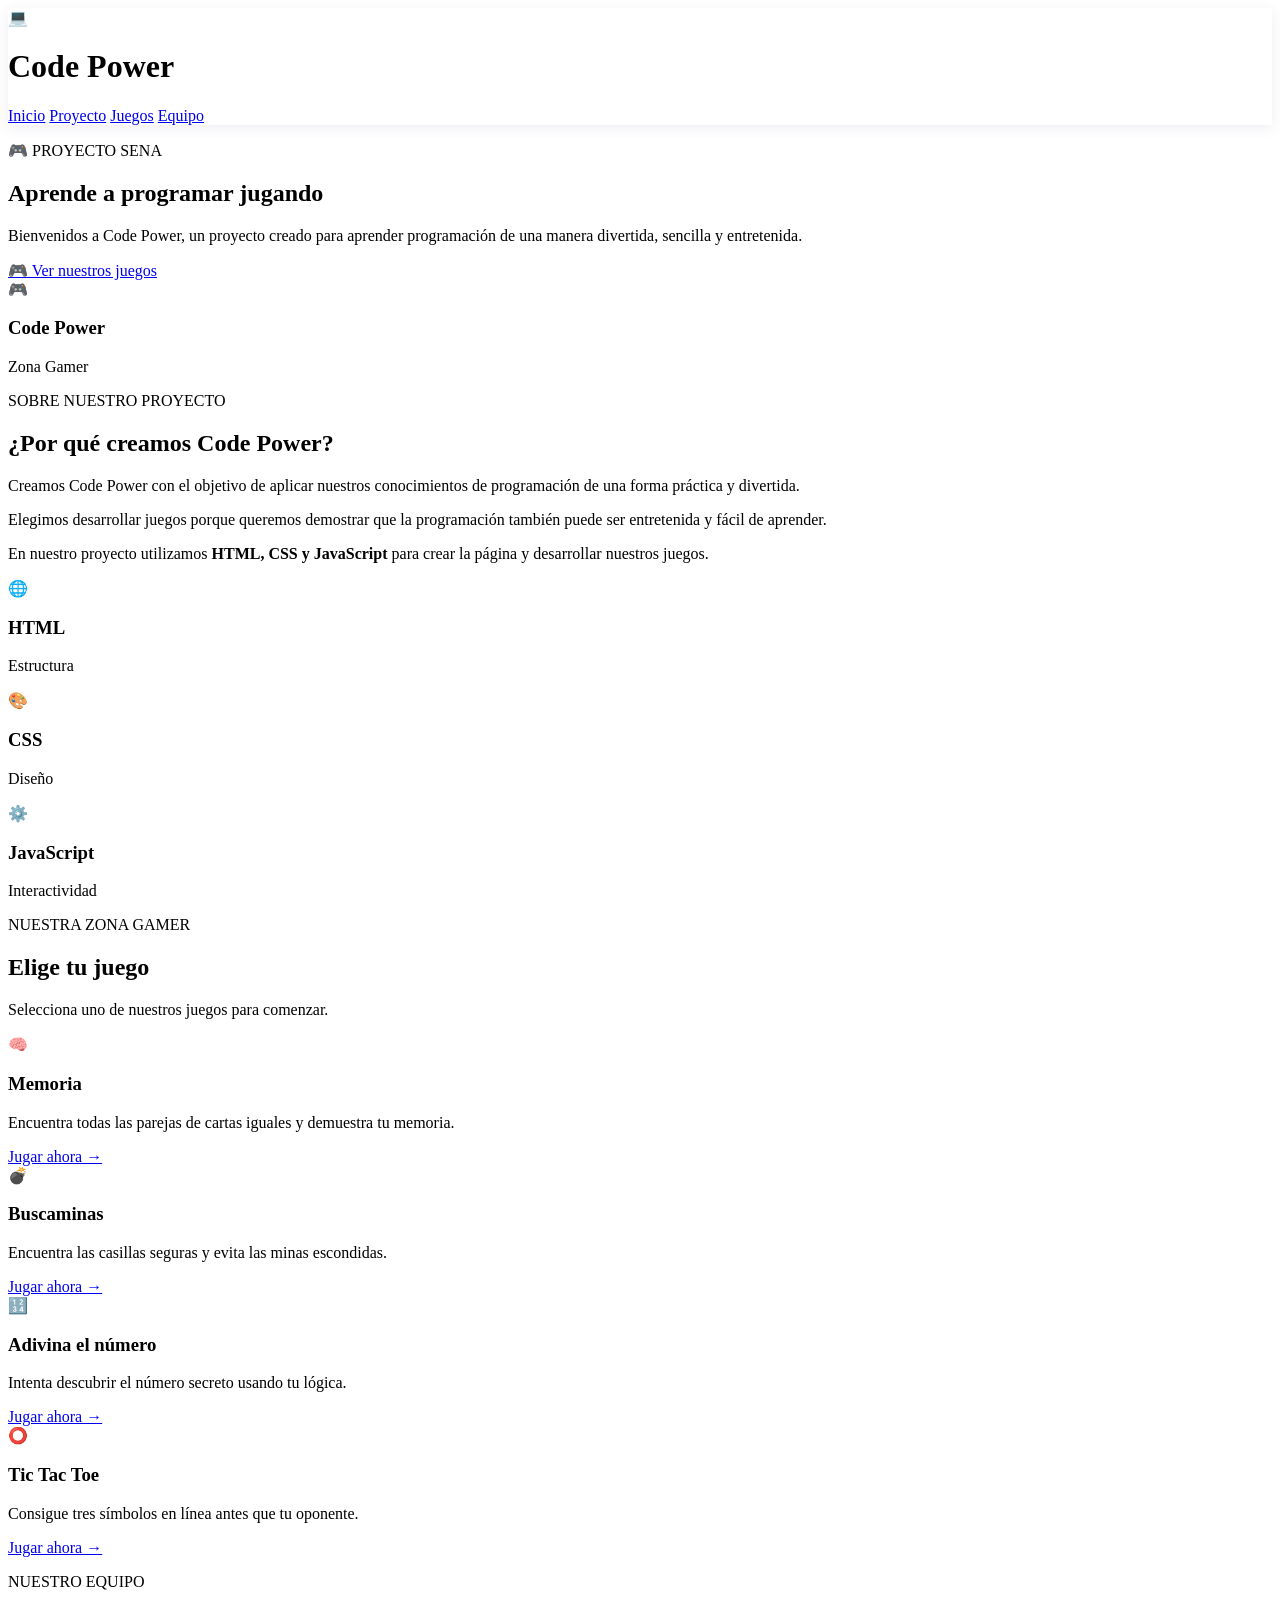
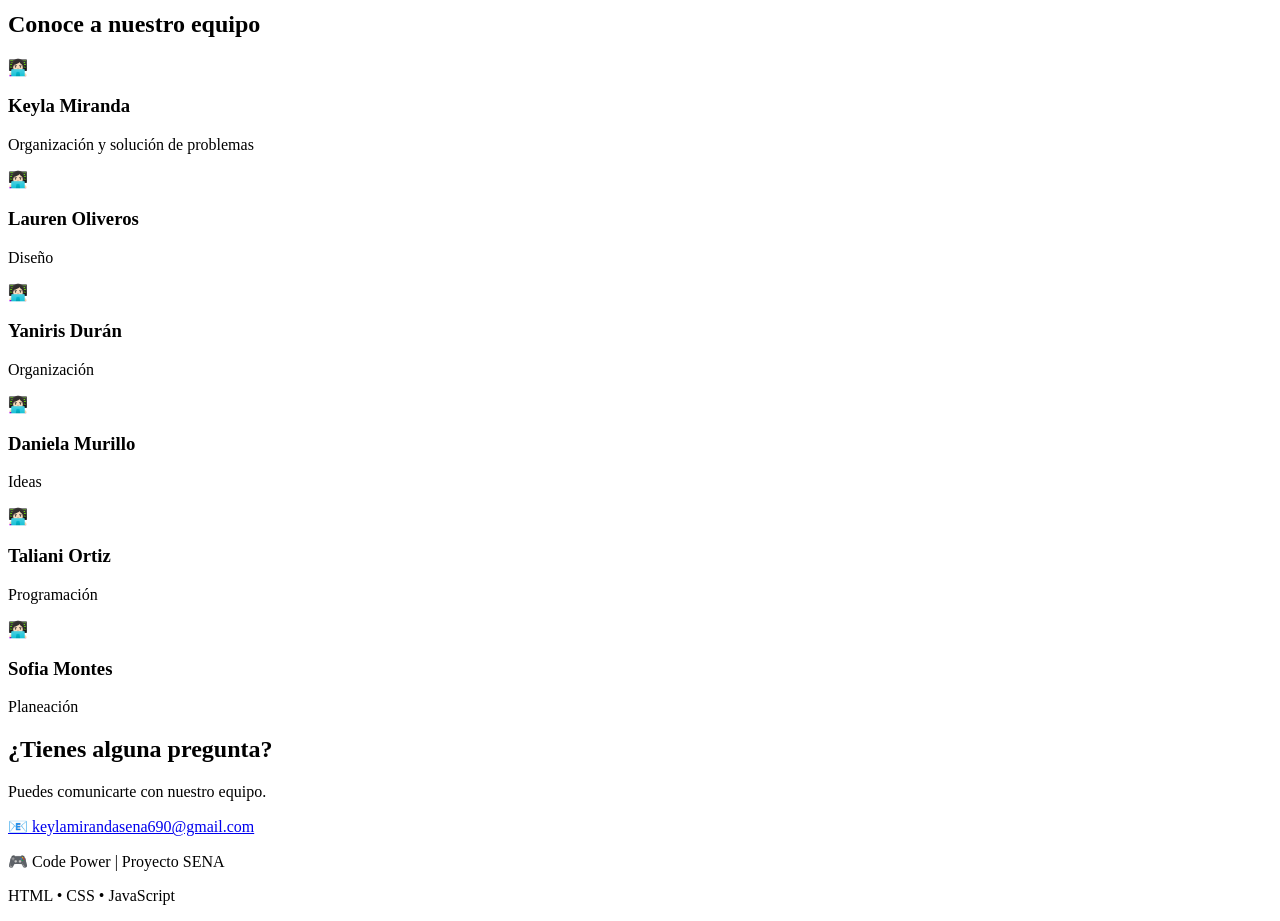
==== index.html @ 807a5985 "Fix HTML structure and update game links" ====
<!DOCTYPE html>
<html lang="es">

<head>
    <meta charset="UTF-8">
    <meta name="viewport" content="width=device-width, initial-scale=1.0">

    <title>Code Power | Zona Gamer</title>

    <link rel="stylesheet" href="estilo.css">
</head>

<body>

    <header class="encabezado">

        <div class="logo">
            <span>💻</span>
            <h1>Code Power</h1>
        </div>

        <nav>
            <a href="#inicio">Inicio</a>
            <a href="#proyecto">Proyecto</a>
            <a href="#juegos">Juegos</a>
            <a href="#equipo">Equipo</a>
        </nav>

    </header>


    <main>

        <!-- INICIO -->

        <section id="inicio" class="inicio">

            <div class="inicio-texto">

                <p class="etiqueta">
                    🎮 PROYECTO SENA
                </p>

                <h2>
                    Aprende a programar
                    <span>jugando</span>
                </h2>

                <p class="descripcion-inicio">
                    Bienvenidos a Code Power, un proyecto creado
                    para aprender programación de una manera
                    divertida, sencilla y entretenida.
                </p>

                <a href="#juegos" class="boton-principal">
                    🎮 Ver nuestros juegos
                </a>

            </div>


            <div class="inicio-imagen">

                <div class="tarjeta-principal">

                    <div class="icono-principal">
                        🎮
                    </div>

                    <h3>
                        Code Power
                    </h3>

                    <p>
                        Zona Gamer
                    </p>

                </div>

            </div>

        </section>


        <!-- PROYECTO -->

        <section id="proyecto" class="proyecto">

            <p class="subtitulo">
                SOBRE NUESTRO PROYECTO
            </p>

            <h2>
                ¿Por qué creamos Code Power?
            </h2>

            <div class="proyecto-contenido">

                <div class="texto-proyecto">

                    <p>
                        Creamos Code Power con el objetivo de
                        aplicar nuestros conocimientos de
                        programación de una forma práctica
                        y divertida.
                    </p>

                    <p>
                        Elegimos desarrollar juegos porque
                        queremos demostrar que la programación
                        también puede ser entretenida y fácil
                        de aprender.
                    </p>

                    <p>
                        En nuestro proyecto utilizamos
                        <strong>HTML, CSS y JavaScript</strong>
                        para crear la página y desarrollar
                        nuestros juegos.
                    </p>

                </div>


                <div class="tecnologias">

                    <div class="tecnologia">
                        <span>🌐</span>
                        <h3>HTML</h3>
                        <p>Estructura</p>
                    </div>

                    <div class="tecnologia">
                        <span>🎨</span>
                        <h3>CSS</h3>
                        <p>Diseño</p>
                    </div>

                    <div class="tecnologia">
                        <span>⚙️</span>
                        <h3>JavaScript</h3>
                        <p>Interactividad</p>
                    </div>

                </div>

            </div>

        </section>


        <!-- JUEGOS -->

        <section id="juegos" class="juegos">

            <p class="subtitulo">
                NUESTRA ZONA GAMER
            </p>

            <h2>
                Elige tu juego
            </h2>

            <p class="texto-centro">
                Selecciona uno de nuestros juegos para comenzar.
            </p>


            <div class="juegos-contenedor">

                <!-- MEMORIA -->

                <article class="juego-card">

                    <div class="juego-icono">
                        🧠
                    </div>

                    <h3>
                        Memoria
                    </h3>

                    <p>
                        Encuentra todas las parejas de cartas
                        iguales y demuestra tu memoria.
                    </p>

                    <a href="juegos/memoria/index.html" class="boton-juego">
                        Jugar ahora →
                    </a>

                </article>


                <!-- BUSCAMINAS -->

                <article class="juego-card">

                    <div class="juego-icono">
                        💣
                    </div>

                    <h3>
                        Buscaminas
                    </h3>

                    <p>
                        Encuentra las casillas seguras y evita
                        las minas escondidas.
                    </p>

                    <a href="juegos/buscaminas/index.html" class="boton-juego">
                        Jugar ahora →
                    </a>

                </article>


                <!-- ADIVINA EL NÚMERO -->

                <article class="juego-card">

                    <div class="juego-icono">
                        🔢
                    </div>

                    <h3>
                        Adivina el número
                    </h3>

                    <p>
                        Intenta descubrir el número secreto
                        usando tu lógica.
                    </p>

                    <a href="juegos/adivina/index.html" class="boton-juego">
                        Jugar ahora →
                    </a>

                </article>


                <!-- TIC TAC TOE -->

                <article class="juego-card">

                    <div class="juego-icono">
                        ⭕
                    </div>

                    <h3>
                        Tic Tac Toe
                    </h3>

                    <p>
                        Consigue tres símbolos en línea
                        antes que tu oponente.
                    </p>

                    <a href="juegos/tic-tac-toe/index.html" class="boton-juego">
                        Jugar ahora →
                    </a>

                </article>

            </div>

        </section>


        <!-- EQUIPO -->

        <section id="equipo" class="equipo">

            <p class="subtitulo">
                NUESTRO EQUIPO
            </p>

            <h2>
                Conoce a nuestro equipo
            </h2>

            <div class="equipo-contenedor">

                <div class="integrante">
                    <div class="persona">👩🏻‍💻</div>
                    <h3>Keyla Miranda</h3>
                    <p>Organización y solución de problemas</p>
                </div>

                <div class="integrante">
                    <div class="persona">👩🏻‍💻</div>
                    <h3>Lauren Oliveros</h3>
                    <p>Diseño</p>
                </div>

                <div class="integrante">
                    <div class="persona">👩🏻‍💻</div>
                    <h3>Yaniris Durán</h3>
                    <p>Organización</p>
                </div>

                <div class="integrante">
                    <div class="persona">👩🏻‍💻</div>
                    <h3>Daniela Murillo</h3>
                    <p>Ideas</p>
                </div>

                <div class="integrante">
                    <div class="persona">👩🏻‍💻</div>
                    <h3>Taliani Ortiz</h3>
                    <p>Programación</p>
                </div>

                <div class="integrante">
                    <div class="persona">👩🏻‍💻</div>
                    <h3>Sofia Montes</h3>
                    <p>Planeación</p>
                </div>

            </div>

        </section>


        <!-- CONTACTO -->

        <section class="contacto">

            <h2>
                ¿Tienes alguna pregunta?
            </h2>

            <p>
                Puedes comunicarte con nuestro equipo.
            </p>

            <a href="mailto:keylamirandasena690@gmail.com" class="correo">
                📧 keylamirandasena690@gmail.com
            </a>

        </section>

    </main>


    <footer>

        <p>
            🎮 Code Power | Proyecto SENA
        </p>

        <p>
            HTML • CSS • JavaScript
        </p>

    </footer>


    <script src="script.js"></script>

</body>

</html>
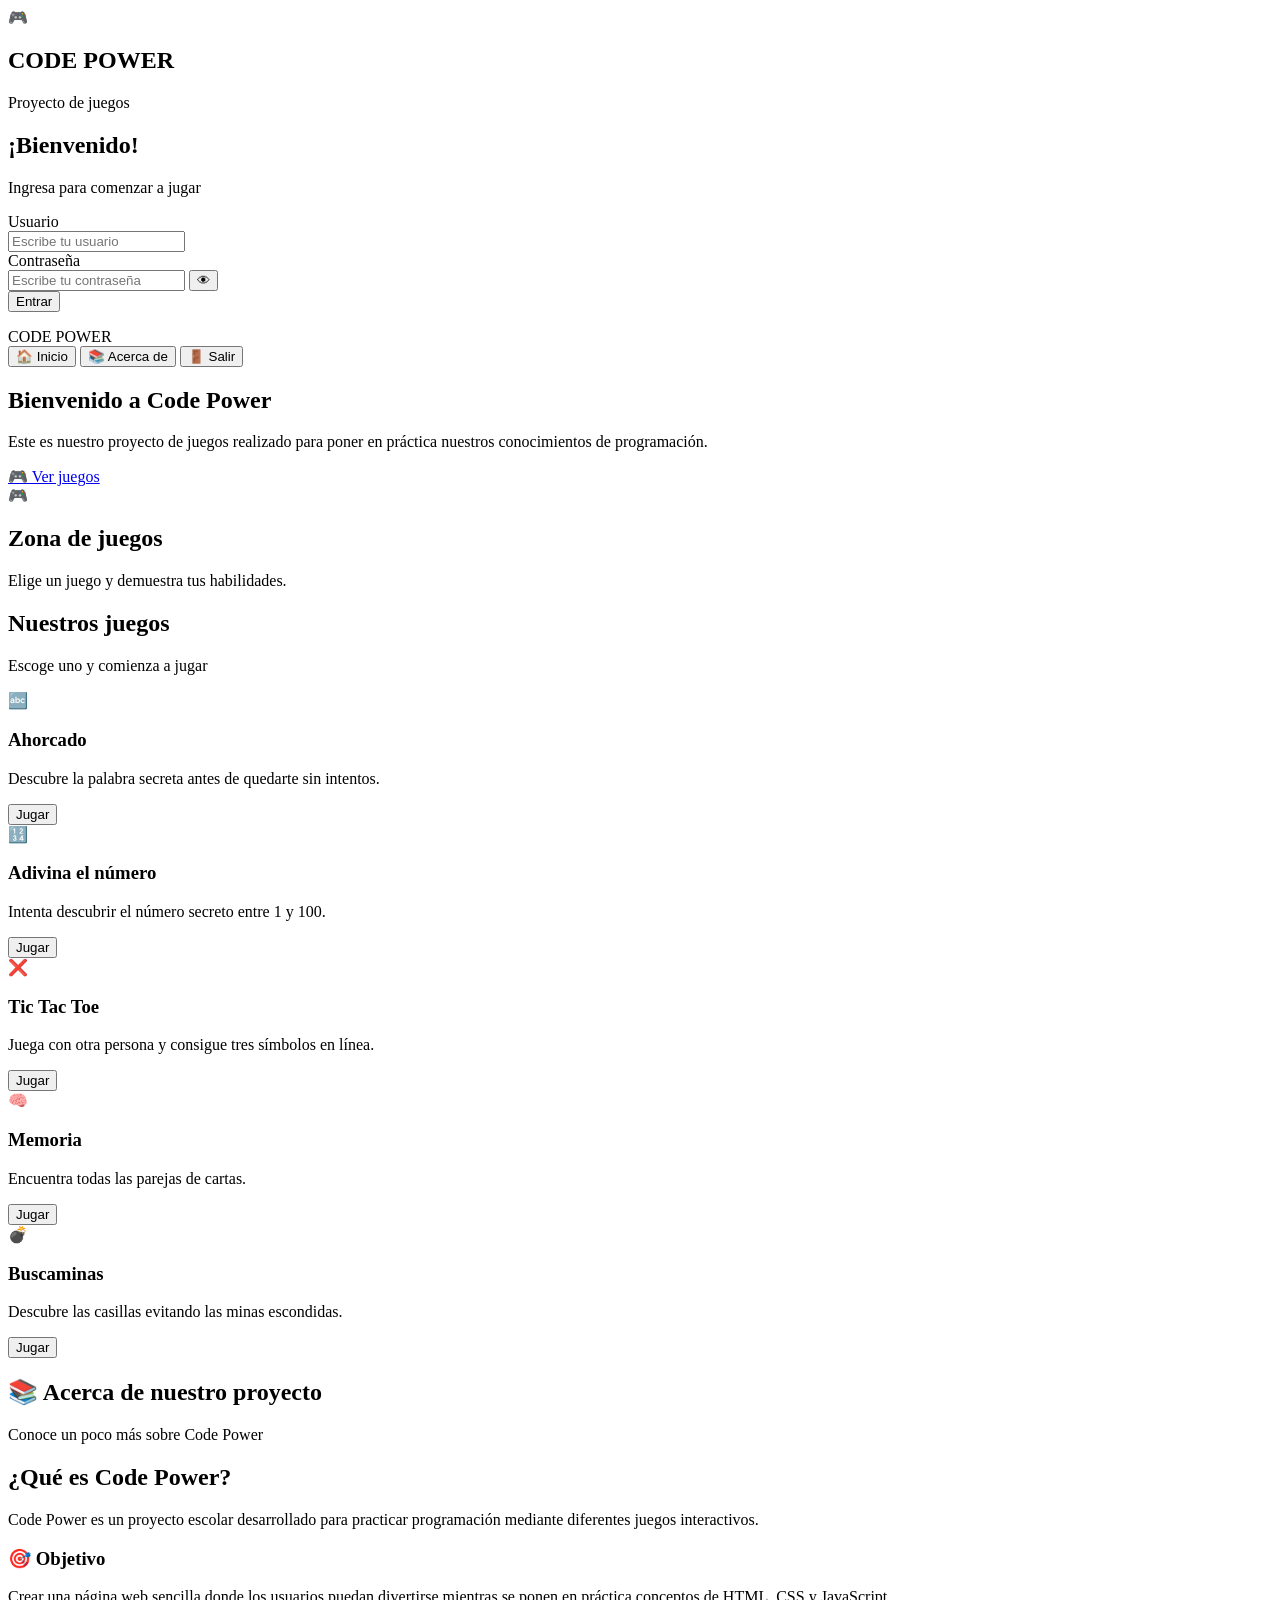
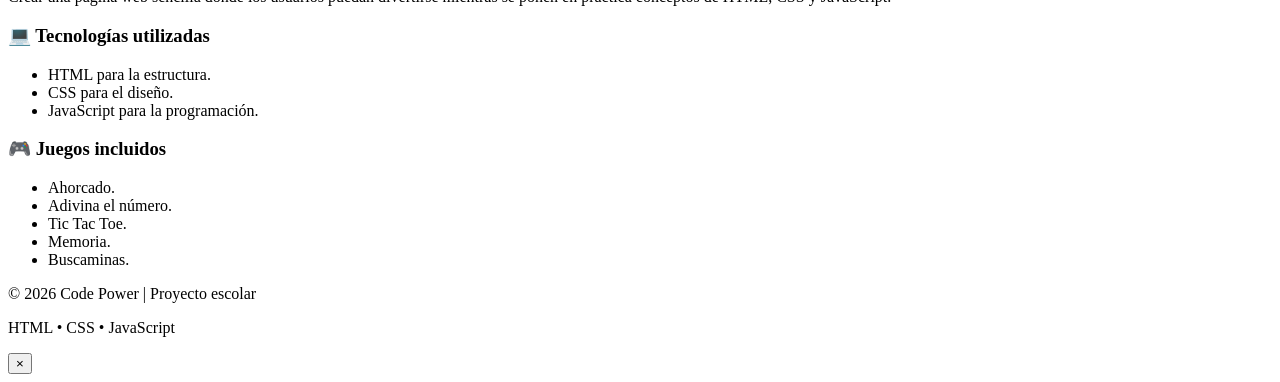
==== commit 621cd5ff: "Rename index.html| to index.html" ====
--- a/index.html
+++ b/index.html
@@ -1,364 +1,522 @@
-<!DOCTYPE html>
-<html lang="es">
-
-<head>
-    <meta charset="UTF-8">
-    <meta name="viewport" content="width=device-width, initial-scale=1.0">
-
-    <title>Code Power | Zona Gamer</title>
-
-    <link rel="stylesheet" href="estilo.css">
-</head>
-
-<body>
-
-    <header class="encabezado">
-
-        <div class="logo">
-            <span>💻</span>
-            <h1>Code Power</h1>
-        </div>
-
-        <nav>
-            <a href="#inicio">Inicio</a>
-            <a href="#proyecto">Proyecto</a>
-            <a href="#juegos">Juegos</a>
-            <a href="#equipo">Equipo</a>
-        </nav>
-
-    </header>
-
-
-    <main>
-
-        <!-- INICIO -->
-
-        <section id="inicio" class="inicio">
-
-            <div class="inicio-texto">
-
-                <p class="etiqueta">
-                    🎮 PROYECTO SENA
-                </p>
-
-                <h2>
-                    Aprende a programar
-                    <span>jugando</span>
-                </h2>
-
-                <p class="descripcion-inicio">
-                    Bienvenidos a Code Power, un proyecto creado
-                    para aprender programación de una manera
-                    divertida, sencilla y entretenida.
-                </p>
-
-                <a href="#juegos" class="boton-principal">
-                    🎮 Ver nuestros juegos
-                </a>
-
-            </div>
-
-
-            <div class="inicio-imagen">
-
-                <div class="tarjeta-principal">
-
-                    <div class="icono-principal">
-                        🎮
-                    </div>
-
-                    <h3>
-                        Code Power
-                    </h3>
-
-                    <p>
-                        Zona Gamer
-                    </p>
-
-                </div>
-
-            </div>
-
-        </section>
-
-
-        <!-- PROYECTO -->
-
-        <section id="proyecto" class="proyecto">
-
-            <p class="subtitulo">
-                SOBRE NUESTRO PROYECTO
-            </p>
-
-            <h2>
-                ¿Por qué creamos Code Power?
-            </h2>
-
-            <div class="proyecto-contenido">
-
-                <div class="texto-proyecto">
-
-                    <p>
-                        Creamos Code Power con el objetivo de
-                        aplicar nuestros conocimientos de
-                        programación de una forma práctica
-                        y divertida.
-                    </p>
-
-                    <p>
-                        Elegimos desarrollar juegos porque
-                        queremos demostrar que la programación
-                        también puede ser entretenida y fácil
-                        de aprender.
-                    </p>
-
-                    <p>
-                        En nuestro proyecto utilizamos
-                        <strong>HTML, CSS y JavaScript</strong>
-                        para crear la página y desarrollar
-                        nuestros juegos.
-                    </p>
-
-                </div>
-
-
-                <div class="tecnologias">
-
-                    <div class="tecnologia">
-                        <span>🌐</span>
-                        <h3>HTML</h3>
-                        <p>Estructura</p>
-                    </div>
-
-                    <div class="tecnologia">
-                        <span>🎨</span>
-                        <h3>CSS</h3>
-                        <p>Diseño</p>
-                    </div>
-
-                    <div class="tecnologia">
-                        <span>⚙️</span>
-                        <h3>JavaScript</h3>
-                        <p>Interactividad</p>
-                    </div>
-
-                </div>
-
-            </div>
-
-        </section>
-
-
-        <!-- JUEGOS -->
-
-        <section id="juegos" class="juegos">
-
-            <p class="subtitulo">
-                NUESTRA ZONA GAMER
-            </p>
-
-            <h2>
-                Elige tu juego
-            </h2>
-
-            <p class="texto-centro">
-                Selecciona uno de nuestros juegos para comenzar.
-            </p>
-
-
-            <div class="juegos-contenedor">
-
-                <!-- MEMORIA -->
-
-                <article class="juego-card">
-
-                    <div class="juego-icono">
-                        🧠
-                    </div>
-
-                    <h3>
-                        Memoria
-                    </h3>
-
-                    <p>
-                        Encuentra todas las parejas de cartas
-                        iguales y demuestra tu memoria.
-                    </p>
-
-                    <a href="juegos/memoria/index.html" class="boton-juego">
-                        Jugar ahora →
-                    </a>
-
-                </article>
-
-
-                <!-- BUSCAMINAS -->
-
-                <article class="juego-card">
-
-                    <div class="juego-icono">
-                        💣
-                    </div>
-
-                    <h3>
-                        Buscaminas
-                    </h3>
-
-                    <p>
-                        Encuentra las casillas seguras y evita
-                        las minas escondidas.
-                    </p>
-
-                    <a href="juegos/buscaminas/index.html" class="boton-juego">
-                        Jugar ahora →
-                    </a>
-
-                </article>
-
-
-                <!-- ADIVINA EL NÚMERO -->
-
-                <article class="juego-card">
-
-                    <div class="juego-icono">
-                        🔢
-                    </div>
-
-                    <h3>
-                        Adivina el número
-                    </h3>
-
-                    <p>
-                        Intenta descubrir el número secreto
-                        usando tu lógica.
-                    </p>
-
-                    <a href="juegos/adivina/index.html" class="boton-juego">
-                        Jugar ahora →
-                    </a>
-
-                </article>
-
-
-                <!-- TIC TAC TOE -->
-
-                <article class="juego-card">
-
-                    <div class="juego-icono">
-                        ⭕
-                    </div>
-
-                    <h3>
-                        Tic Tac Toe
-                    </h3>
-
-                    <p>
-                        Consigue tres símbolos en línea
-                        antes que tu oponente.
-                    </p>
-
-                    <a href="juegos/tic-tac-toe/index.html" class="boton-juego">
-                        Jugar ahora →
-                    </a>
-
-                </article>
-
-            </div>
-
-        </section>
-
-
-        <!-- EQUIPO -->
-
-        <section id="equipo" class="equipo">
-
-            <p class="subtitulo">
-                NUESTRO EQUIPO
-            </p>
-
-            <h2>
-                Conoce a nuestro equipo
-            </h2>
-
-            <div class="equipo-contenedor">
-
-                <div class="integrante">
-                    <div class="persona">👩🏻‍💻</div>
-                    <h3>Keyla Miranda</h3>
-                    <p>Organización y solución de problemas</p>
-                </div>
-
-                <div class="integrante">
-                    <div class="persona">👩🏻‍💻</div>
-                    <h3>Lauren Oliveros</h3>
-                    <p>Diseño</p>
-                </div>
-
-                <div class="integrante">
-                    <div class="persona">👩🏻‍💻</div>
-                    <h3>Yaniris Durán</h3>
-                    <p>Organización</p>
-                </div>
-
-                <div class="integrante">
-                    <div class="persona">👩🏻‍💻</div>
-                    <h3>Daniela Murillo</h3>
-                    <p>Ideas</p>
-                </div>
-
-                <div class="integrante">
-                    <div class="persona">👩🏻‍💻</div>
-                    <h3>Taliani Ortiz</h3>
-                    <p>Programación</p>
-                </div>
-
-                <div class="integrante">
-                    <div class="persona">👩🏻‍💻</div>
-                    <h3>Sofia Montes</h3>
-                    <p>Planeación</p>
-                </div>
-
-            </div>
-
-        </section>
-
-
-        <!-- CONTACTO -->
-
-        <section class="contacto">
-
-            <h2>
-                ¿Tienes alguna pregunta?
-            </h2>
-
-            <p>
-                Puedes comunicarte con nuestro equipo.
-            </p>
-
-            <a href="mailto:keylamirandasena690@gmail.com" class="correo">
-                📧 keylamirandasena690@gmail.com
-            </a>
-
-        </section>
-
-    </main>
-
-
-    <footer>
-
-        <p>
-            🎮 Code Power | Proyecto SENA
-        </p>
-
-        <p>
-            HTML • CSS • JavaScript
-        </p>
-
-    </footer>
-
-
-    <script src="script.js"></script>
-
-</body>
-
-</html>
+<!DOCTYPE html>
+<html lang="es">
+<head>
+    <meta charset="UTF-8">
+    <meta name="viewport" content="width=device-width, initial-scale=1.0">
+
+    <title>Code Power | Juegos</title>
+
+    <!-- Conexión con el diseño -->
+    <link rel="stylesheet" href="estilo.css">
+</head>
+
+<body>
+
+    <!-- =====================================================
+         PANTALLA DE LOGIN
+    ====================================================== -->
+
+    <section id="loginScreen" class="login-screen">
+
+        <div class="login-background"></div>
+
+        <div class="login-card">
+
+            <div class="logo-login">
+                <div class="logo-icon">🎮</div>
+
+                <h1>CODE <span>POWER</span></h1>
+
+                <p>Proyecto de juegos</p>
+            </div>
+
+            <div class="login-title">
+                <h2>¡Bienvenido!</h2>
+                <p>Ingresa para comenzar a jugar</p>
+            </div>
+
+            <form id="loginForm">
+
+                <div class="input-group">
+                    <label for="username">Usuario</label>
+
+                    <div class="input-wrapper">
+                        <input
+                            type="text"
+                            id="username"
+                            placeholder="Escribe tu usuario"
+                            autocomplete="off"
+                        >
+                    </div>
+                </div>
+
+
+                <div class="input-group">
+
+                    <label for="password">Contraseña</label>
+
+                    <div class="input-wrapper">
+
+                        <input
+                            type="password"
+                            id="password"
+                            placeholder="Escribe tu contraseña"
+                        >
+
+                        <button
+                            type="button"
+                            id="togglePassword"
+                            class="toggle-password"
+                        >
+                            👁
+                        </button>
+
+                    </div>
+
+                </div>
+
+
+                <button
+                    type="submit"
+                    class="login-button"
+                >
+                    Entrar
+                </button>
+
+                <p
+                    id="loginMessage"
+                    class="login-message"
+                ></p>
+
+            </form>
+
+        </div>
+
+    </section>
+
+
+    <!-- =====================================================
+         APLICACIÓN PRINCIPAL
+    ====================================================== -->
+
+    <div id="mainApp" class="hidden">
+
+
+        <!-- =================================================
+             BARRA DE NAVEGACIÓN
+        ================================================== -->
+
+        <nav class="navbar">
+
+            <div class="nav-logo">
+                CODE <span>POWER</span>
+            </div>
+
+
+            <div class="nav-links">
+
+                <button
+                    class="nav-button active"
+                    data-section="home"
+                >
+                    🏠 Inicio
+                </button>
+
+                <button
+                    class="nav-button"
+                    data-section="about"
+                >
+                    📚 Acerca de
+                </button>
+
+                <button
+                    id="logoutButton"
+                    class="logout-button"
+                >
+                    🚪 Salir
+                </button>
+
+            </div>
+
+        </nav>
+
+
+
+        <!-- =================================================
+             SECCIÓN INICIO
+        ================================================== -->
+
+        <section id="homeSection">
+
+            <main>
+
+
+                <!-- HERO -->
+
+                <div class="hero">
+
+                    <div class="hero-text">
+
+                        <h1>
+                            Bienvenido a
+                            <span>Code Power</span>
+                        </h1>
+
+                        <p>
+                            Este es nuestro proyecto de juegos
+                            realizado para poner en práctica nuestros
+                            conocimientos de programación.
+                        </p>
+
+                        <a
+                            href="#games"
+                            class="hero-button"
+                            onclick="scrollToGames()"
+                        >
+                            🎮 Ver juegos
+                        </a>
+
+                    </div>
+
+
+                    <div class="hero-card">
+
+                        <div class="big-icon">
+                            🎮
+                        </div>
+
+                        <h2>
+                            Zona de juegos
+                        </h2>
+
+                        <p>
+                            Elige un juego y demuestra tus habilidades.
+                        </p>
+
+                    </div>
+
+                </div>
+
+
+
+                <!-- =================================================
+                     JUEGOS
+                ================================================== -->
+
+                <div
+                    id="games"
+                    class="games-section"
+                >
+
+                    <div class="section-title">
+
+                        <h2>
+                            Nuestros juegos
+                        </h2>
+
+                        <p>
+                            Escoge uno y comienza a jugar
+                        </p>
+
+                    </div>
+
+
+                    <div class="games-grid">
+
+
+                        <!-- AHORCADO -->
+
+                        <div class="game-card">
+
+                            <div class="game-icon">
+                                🔤
+                            </div>
+
+                            <h3>
+                                Ahorcado
+                            </h3>
+
+                            <p>
+                                Descubre la palabra secreta
+                                antes de quedarte sin intentos.
+                            </p>
+
+                            <button
+                                class="game-button"
+                                onclick="openGame('hangman')"
+                            >
+                                Jugar
+                            </button>
+
+                        </div>
+
+
+
+                        <!-- ADIVINA EL NÚMERO -->
+
+                        <div class="game-card">
+
+                            <div class="game-icon">
+                                🔢
+                            </div>
+
+                            <h3>
+                                Adivina el número
+                            </h3>
+
+                            <p>
+                                Intenta descubrir el número
+                                secreto entre 1 y 100.
+                            </p>
+
+                            <button
+                                class="game-button"
+                                onclick="openGame('number')"
+                            >
+                                Jugar
+                            </button>
+
+                        </div>
+
+
+
+                        <!-- TIC TAC TOE -->
+
+                        <div class="game-card">
+
+                            <div class="game-icon">
+                                ❌
+                            </div>
+
+                            <h3>
+                                Tic Tac Toe
+                            </h3>
+
+                            <p>
+                                Juega con otra persona y consigue
+                                tres símbolos en línea.
+                            </p>
+
+                            <button
+                                class="game-button"
+                                onclick="openGame('tic')"
+                            >
+                                Jugar
+                            </button>
+
+                        </div>
+
+
+
+                        <!-- MEMORIA -->
+
+                        <div class="game-card">
+
+                            <div class="game-icon">
+                                🧠
+                            </div>
+
+                            <h3>
+                                Memoria
+                            </h3>
+
+                            <p>
+                                Encuentra todas las parejas
+                                de cartas.
+                            </p>
+
+                            <button
+                                class="game-button"
+                                onclick="openGame('memory')"
+                            >
+                                Jugar
+                            </button>
+
+                        </div>
+
+
+
+                        <!-- BUSCAMINAS -->
+
+                        <div class="game-card">
+
+                            <div class="game-icon">
+                                💣
+                            </div>
+
+                            <h3>
+                                Buscaminas
+                            </h3>
+
+                            <p>
+                                Descubre las casillas evitando
+                                las minas escondidas.
+                            </p>
+
+                            <button
+                                class="game-button"
+                                onclick="openGame('mines')"
+                            >
+                                Jugar
+                            </button>
+
+                        </div>
+
+
+                    </div>
+
+                </div>
+
+            </main>
+
+        </section>
+
+
+
+        <!-- =================================================
+             SECCIÓN ACERCA DE
+        ================================================== -->
+
+        <section
+            id="aboutSection"
+            class="about-section hidden"
+        >
+
+            <main>
+
+                <div class="section-title">
+
+                    <h2>
+                        📚 Acerca de nuestro proyecto
+                    </h2>
+
+                    <p>
+                        Conoce un poco más sobre Code Power
+                    </p>
+
+                </div>
+
+
+                <div class="about-box">
+
+                    <h2>
+                        ¿Qué es Code Power?
+                    </h2>
+
+                    <p>
+                        Code Power es un proyecto escolar
+                        desarrollado para practicar programación
+                        mediante diferentes juegos interactivos.
+                    </p>
+
+                </div>
+
+
+                <div class="about-box">
+
+                    <h3>
+                        🎯 Objetivo
+                    </h3>
+
+                    <p>
+                        Crear una página web sencilla donde los
+                        usuarios puedan divertirse mientras se
+                        ponen en práctica conceptos de HTML,
+                        CSS y JavaScript.
+                    </p>
+
+                </div>
+
+
+                <div class="about-box">
+
+                    <h3>
+                        💻 Tecnologías utilizadas
+                    </h3>
+
+                    <ul>
+                        <li>HTML para la estructura.</li>
+                        <li>CSS para el diseño.</li>
+                        <li>JavaScript para la programación.</li>
+                    </ul>
+
+                </div>
+
+
+                <div class="about-box">
+
+                    <h3>
+                        🎮 Juegos incluidos
+                    </h3>
+
+                    <ul>
+                        <li>Ahorcado.</li>
+                        <li>Adivina el número.</li>
+                        <li>Tic Tac Toe.</li>
+                        <li>Memoria.</li>
+                        <li>Buscaminas.</li>
+                    </ul>
+
+                </div>
+
+            </main>
+
+        </section>
+
+
+
+        <!-- =================================================
+             PIE DE PÁGINA
+        ================================================== -->
+
+        <footer>
+
+            <p>
+                © 2026 Code Power | Proyecto escolar
+            </p>
+
+            <p>
+                HTML • CSS • JavaScript
+            </p>
+
+        </footer>
+
+    </div>
+
+
+
+    <!-- =====================================================
+         MODAL PARA LOS JUEGOS
+    ====================================================== -->
+
+    <div
+        id="gameModal"
+        class="modal hidden"
+    >
+
+        <div class="modal-content">
+
+            <button
+                class="close-modal"
+                onclick="closeGame()"
+                aria-label="Cerrar juego"
+            >
+                ×
+            </button>
+
+            <div id="gameContent"></div>
+
+        </div>
+
+    </div>
+
+
+
+    <!-- =====================================================
+         JAVASCRIPT
+    ====================================================== -->
+
+    <script src="script.js"></script>
+
+</body>
+</html>
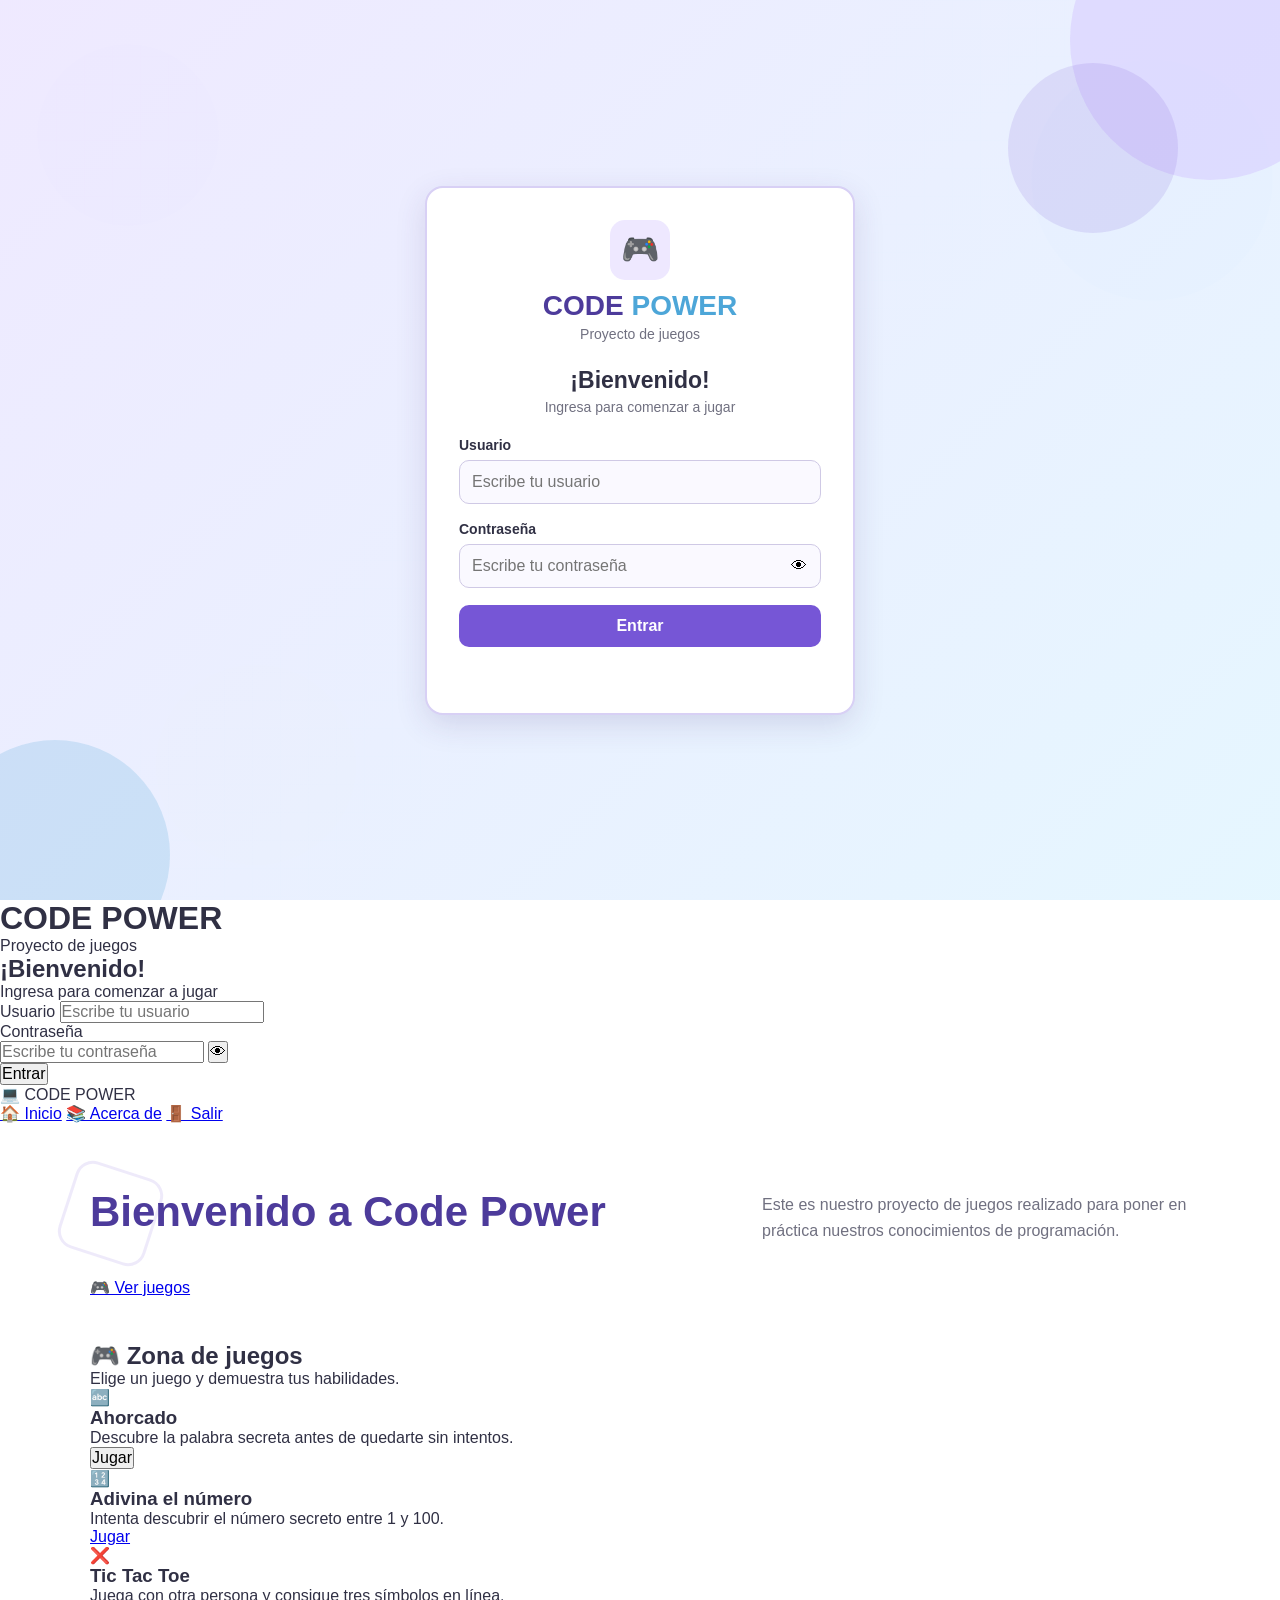
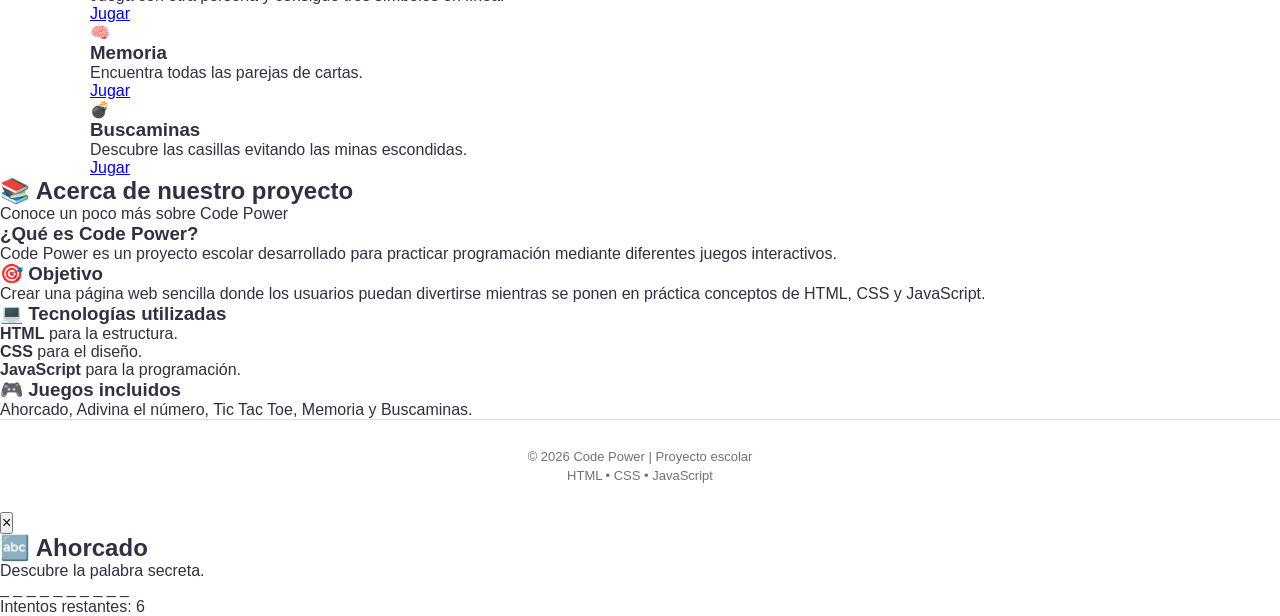
==== commit 7f686e05: "Update index.html" ====
--- a/index.html
+++ b/index.html
@@ -520,3 +520,163 @@
 
 </body>
 </html>
+
+<!DOCTYPE html>
+<html lang="es">
+<head>
+    <meta charset="UTF-8">
+    <meta name="viewport" content="width=device-width, initial-scale=1.0">
+    <title>CODE POWER | Proyecto Escolar</title>
+    <!-- Conexión correcta al diseño -->
+    <link rel="stylesheet" href="style.css">
+</head>
+<body>
+
+    <!-- SECTION 1: LOGIN (Inicio de sesión) -->
+    <div id="pantalla-login" class="seccion-login">
+        <div class="tarjeta-login">
+            <h1>CODE POWER</h1>
+            <p class="sub-login">Proyecto de juegos</p>
+            
+            <h2>¡Bienvenido!</h2>
+            <p>Ingresa para comenzar a jugar</p>
+
+            <form id="formulario-login" onsubmit="event.preventDefault();">
+                <div class="campo">
+                    <label for="usuario">Usuario</label>
+                    <input type="text" id="usuario" placeholder="Escribe tu usuario" required>
+                </div>
+
+                <div class="campo">
+                    <label for="contrasena">Contraseña</label>
+                    <div class="input-password-container">
+                        <input type="password" id="contrasena" placeholder="Escribe tu contraseña" required>
+                        <button type="button" id="ver-contrasena" class="btn-ojo">👁</button>
+                    </div>
+                </div>
+
+                <button type="submit" id="btn-entrar" class="btn-principal">Entrar</button>
+            </form>
+        </div>
+    </div>
+
+    <!-- SECTION 2: CONTENIDO PRINCIPAL (Oculto al inicio) -->
+    <div id="contenido-plataforma" class="contenido-oculto">
+        
+        <!-- Encabezado / Navegación -->
+        <header class="encabezado">
+            <div class="logo">💻 CODE POWER</div>
+            <nav>
+                <a href="#inicio" class="nav-link activo" data-seccion="inicio">🏠 Inicio</a>
+                <a href="#acerca" class="nav-link" data-seccion="acerca">📚 Acerca de</a>
+                <a href="#salir" id="btn-salir" class="nav-link salir">🚪 Salir</a>
+            </nav>
+        </header>
+
+        <!-- Vista: Inicio -->
+        <main id="seccion-inicio" class="vista-seccion">
+            <section class="hero">
+                <h1>Bienvenido a Code Power</h1>
+                <p>Este es nuestro proyecto de juegos realizado para poner en práctica nuestros conocimientos de programación.</p>
+                <a href="#zona-juegos" class="btn-principal">🎮 Ver juegos</a>
+            </section>
+
+            <section id="zona-juegos" class="zona-juegos">
+                <h2>🎮 Zona de juegos</h2>
+                <p>Elige un juego y demuestra tus habilidades.</p>
+
+                <div class="grid-juegos">
+                    <!-- Ahorcado -->
+                    <div class="tarjeta-juego">
+                        <div class="icono-juego">🔤</div>
+                        <h3>Ahorcado</h3>
+                        <p>Descubre la palabra secreta antes de quedarte sin intentos.</p>
+                        <button class="btn-jugar" id="abrir-ahorcado">Jugar</button>
+                    </div>
+                    <!-- Adivina el número -->
+                    <div class="tarjeta-juego">
+                        <div class="icono-juego">🔢</div>
+                        <h3>Adivina el número</h3>
+                        <p>Intenta descubrir el número secreto entre 1 y 100.</p>
+                        <a href="adivina-el-numero/index.html" class="btn-jugar text-center">Jugar</a>
+                    </div>
+                    <!-- Tic Tac Toe -->
+                    <div class="tarjeta-juego">
+                        <div class="icono-juego">❌</div>
+                        <h3>Tic Tac Toe</h3>
+                        <p>Juega con otra persona y consigue tres símbolos en línea.</p>
+                        <a href="tic-tac-toe/index.html" class="btn-jugar text-center">Jugar</a>
+                    </div>
+                    <!-- Memoria -->
+                    <div class="tarjeta-juego">
+                        <div class="icono-juego">🧠</div>
+                        <h3>Memoria</h3>
+                        <p>Encuentra todas las parejas de cartas.</p>
+                        <a href="memoria/index.html" class="btn-jugar text-center">Jugar</a>
+                    </div>
+                    <!-- Buscaminas -->
+                    <div class="tarjeta-juego">
+                        <div class="icono-juego">💣</div>
+                        <h3>Buscaminas</h3>
+                        <p>Descubre las casillas evitando las minas escondidas.</p>
+                        <a href="buscaminas/index.html" class="btn-jugar text-center">Jugar</a>
+                    </div>
+                </div>
+            </section>
+        </main>
+
+        <!-- Vista: Acerca de -->
+        <div id="seccion-acerca" class="vista-seccion contenido-oculto">
+            <section class="acerca-de">
+                <h2>📚 Acerca de nuestro proyecto</h2>
+                <p class="sub">Conoce un poco más sobre Code Power</p>
+
+                <div class="tarjeta-blanca">
+                    <h3>¿Qué es Code Power?</h3>
+                    <p>Code Power es un proyecto escolar desarrollado para practicar programación mediante diferentes juegos interactivos.</p>
+                    
+                    <h3>🎯 Objetivo</h3>
+                    <p>Crear una página web sencilla donde los usuarios puedan divertirse mientras se ponen en práctica conceptos de HTML, CSS y JavaScript.</p>
+
+                    <h3>💻 Tecnologías utilizadas</h3>
+                    <ul>
+                        <li><strong>HTML</strong> para la estructura.</li>
+                        <li><strong>CSS</strong> para el diseño.</li>
+                        <li><strong>JavaScript</strong> para la programación.</li>
+                    </ul>
+
+                    <h3>🎮 Juegos incluidos</h3>
+                    <p>Ahorcado, Adivina el número, Tic Tac Toe, Memoria y Buscaminas.</p>
+                </div>
+            </section>
+        </div>
+
+        <!-- Pie de página -->
+        <footer class="pie-pagina">
+            <p>© 2026 Code Power | Proyecto escolar</p>
+            <p class="techs">HTML • CSS • JavaScript</p>
+        </footer>
+    </div>
+
+    <!-- MODAL: VENTANA DEL AHORCADO -->
+    <div id="modal-ahorcado" class="modal-juego">
+        <div class="modal-contenido">
+            <button id="cerrar-ahorcado" class="btn-cerrar">&times;</button>
+            <h2>🔤 Ahorcado</h2>
+            <p>Descubre la palabra secreta.</p>
+            
+            <div class="pantalla-ahorcado">
+                <div id="palabra-secreta" class="palabra-lineas">_ _ _ _ _ _ _ _ _ _</div>
+                <p class="intentos">Intentos restantes: <span id="intentos-ahorcado">6</span></p>
+                
+                <div id="teclado-ahorcado" class="teclado">
+                    <!-- Se generará dinámicamente con JS -->
+                </div>
+            </div>
+        </div>
+    </div>
+
+    <!-- Conexión correcta a la programación lógica -->
+    <script src="script.js"></script>
+</body>
+</html>
--- a/style.css
+++ b/style.css
@@ -0,0 +1,1704 @@
+/* =========================================================
+   CODE POWER
+   ESTILO DEL PROYECTO
+========================================================= */
+
+
+/* =========================================================
+   COLORES PRINCIPALES
+========================================================= */
+
+:root {
+
+    --morado: #7656d6;
+    --morado-oscuro: #4d3b9b;
+
+    --azul: #4da6d8;
+    --azul-claro: #e5f6ff;
+
+    --fondo: #f5f3ff;
+
+    --blanco: #ffffff;
+
+    --texto: #303044;
+    --gris: #707080;
+
+    --verde: #58a878;
+    --rojo: #d95d69;
+    --amarillo: #f0bd58;
+
+}
+
+
+/* =========================================================
+   CONFIGURACIÓN GENERAL
+========================================================= */
+
+* {
+
+    box-sizing: border-box;
+
+    margin: 0;
+    padding: 0;
+
+}
+
+
+html {
+
+    scroll-behavior: smooth;
+
+}
+
+
+body {
+
+    font-family: Arial, Helvetica, sans-serif;
+
+    color: var(--texto);
+
+    min-height: 100vh;
+
+    /* Fondo principal */
+
+    background:
+
+        radial-gradient(
+            circle at 10% 15%,
+            rgba(118, 86, 214, .16) 0 90px,
+            transparent 91px
+        ),
+
+        radial-gradient(
+            circle at 90% 20%,
+            rgba(77, 166, 216, .18) 0 120px,
+            transparent 121px
+        ),
+
+        radial-gradient(
+            circle at 20% 85%,
+            rgba(240, 189, 88, .12) 0 100px,
+            transparent 101px
+        ),
+
+        linear-gradient(
+            135deg,
+            #f8f6ff 0%,
+            #eef9ff 48%,
+            #f7f3ff 100%
+        );
+
+    background-attachment: fixed;
+
+    position: relative;
+
+}
+
+
+body::before {
+
+    content: "";
+
+    position: fixed;
+
+    inset: 0;
+
+    pointer-events: none;
+
+    opacity: .45;
+
+    background-image:
+
+        linear-gradient(
+            rgba(118, 86, 214, .045) 1px,
+            transparent 1px
+        ),
+
+        linear-gradient(
+            90deg,
+            rgba(118, 86, 214, .045) 1px,
+            transparent 1px
+        );
+
+    background-size: 28px 28px;
+
+    z-index: -1;
+
+}
+
+
+button,
+input {
+
+    font: inherit;
+
+}
+
+
+button {
+
+    cursor: pointer;
+
+}
+
+
+/* =========================================================
+   CLASE PARA OCULTAR ELEMENTOS
+========================================================= */
+
+.hidden {
+
+    display: none !important;
+
+}
+
+
+/* =========================================================
+   LOGIN
+========================================================= */
+
+.login-screen {
+
+    min-height: 100vh;
+
+    display: flex;
+
+    justify-content: center;
+
+    align-items: center;
+
+    padding: 25px;
+
+    background:
+
+        linear-gradient(
+            135deg,
+            rgba(238, 232, 255, .95),
+            rgba(228, 246, 255, .95)
+        );
+
+    position: relative;
+
+    overflow: hidden;
+
+}
+
+
+.login-screen::before,
+.login-screen::after {
+
+    content: "";
+
+    position: absolute;
+
+    border-radius: 50%;
+
+}
+
+
+.login-screen::before {
+
+    width: 230px;
+    height: 230px;
+
+    left: -60px;
+    bottom: -70px;
+
+    background: rgba(77, 166, 216, .20);
+
+}
+
+
+.login-screen::after {
+
+    width: 170px;
+    height: 170px;
+
+    right: 8%;
+    top: 7%;
+
+    background: rgba(118, 86, 214, .14);
+
+}
+
+
+.login-background {
+
+    position: absolute;
+
+    width: 280px;
+    height: 280px;
+
+    border-radius: 50%;
+
+    background: #d9cfff;
+
+    top: -100px;
+    right: -70px;
+
+    opacity: .65;
+
+}
+
+
+.login-card {
+
+    width: 100%;
+
+    max-width: 430px;
+
+    background: var(--blanco);
+
+    border: 2px solid #d8d0f5;
+
+    border-radius: 18px;
+
+    padding: 32px;
+
+    box-shadow:
+
+        0 10px 30px
+        rgba(70, 50, 120, .15);
+
+    position: relative;
+
+    z-index: 2;
+
+}
+
+
+/* =========================================================
+   LOGO DEL LOGIN
+========================================================= */
+
+.logo-login {
+
+    text-align: center;
+
+    margin-bottom: 25px;
+
+}
+
+
+.logo-icon {
+
+    width: 60px;
+    height: 60px;
+
+    margin: auto;
+
+    display: flex;
+
+    align-items: center;
+    justify-content: center;
+
+    border-radius: 15px;
+
+    background: #eee8ff;
+
+    font-size: 31px;
+
+}
+
+
+.logo-login h1 {
+
+    margin-top: 10px;
+
+    font-size: 28px;
+
+    color: var(--morado-oscuro);
+
+}
+
+
+.logo-login h1 span {
+
+    color: var(--azul);
+
+}
+
+
+.logo-login p {
+
+    color: var(--gris);
+
+    margin-top: 4px;
+
+    font-size: 14px;
+
+}
+
+
+/* =========================================================
+   TÍTULO DEL LOGIN
+========================================================= */
+
+.login-title {
+
+    text-align: center;
+
+    margin-bottom: 22px;
+
+}
+
+
+.login-title h2 {
+
+    font-size: 23px;
+
+    margin-bottom: 5px;
+
+}
+
+
+.login-title p {
+
+    color: var(--gris);
+
+    font-size: 14px;
+
+}
+
+
+/* =========================================================
+   INPUTS
+========================================================= */
+
+.input-group {
+
+    margin-bottom: 17px;
+
+}
+
+
+.input-group label {
+
+    display: block;
+
+    font-weight: bold;
+
+    margin-bottom: 7px;
+
+    font-size: 14px;
+
+}
+
+
+.input-wrapper {
+
+    display: flex;
+
+    align-items: center;
+
+    border: 1px solid #cfc9e5;
+
+    border-radius: 10px;
+
+    background: #faf9ff;
+
+    overflow: hidden;
+
+}
+
+
+.input-wrapper:focus-within {
+
+    border-color: var(--morado);
+
+}
+
+
+.input-wrapper input {
+
+    width: 100%;
+
+    border: 0;
+
+    outline: none;
+
+    background: transparent;
+
+    padding: 12px;
+
+    color: var(--texto);
+
+}
+
+
+.toggle-password {
+
+    border: 0;
+
+    background: transparent;
+
+    padding: 10px 13px;
+
+}
+
+
+/* =========================================================
+   BOTÓN LOGIN
+========================================================= */
+
+.login-button {
+
+    width: 100%;
+
+    border: 0;
+
+    border-radius: 10px;
+
+    padding: 12px 18px;
+
+    background: var(--morado);
+
+    color: white;
+
+    font-weight: bold;
+
+    transition: .2s;
+
+}
+
+
+.login-button:hover {
+
+    background: var(--morado-oscuro);
+
+    transform: translateY(-2px);
+
+}
+
+
+.login-message {
+
+    text-align: center;
+
+    min-height: 22px;
+
+    margin-top: 12px;
+
+    font-size: 14px;
+
+}
+
+
+/* =========================================================
+   APLICACIÓN PRINCIPAL
+========================================================= */
+
+#mainApp {
+
+    min-height: 100vh;
+
+}
+
+
+/* =========================================================
+   BARRA DE NAVEGACIÓN
+========================================================= */
+
+.navbar {
+
+    position: sticky;
+
+    top: 0;
+
+    z-index: 50;
+
+    background: rgba(255, 255, 255, .96);
+
+    border-bottom: 1px solid #ddd8ee;
+
+    display: flex;
+
+    align-items: center;
+
+    justify-content: space-between;
+
+    gap: 15px;
+
+    padding: 14px 6%;
+
+    box-shadow:
+
+        0 3px 12px
+        rgba(60, 50, 100, .06);
+
+}
+
+
+.nav-logo {
+
+    font-size: 22px;
+
+    font-weight: bold;
+
+    color: var(--morado-oscuro);
+
+}
+
+
+.nav-logo span {
+
+    color: var(--azul);
+
+}
+
+
+.nav-links {
+
+    display: flex;
+
+    gap: 8px;
+
+    flex-wrap: wrap;
+
+}
+
+
+.nav-button,
+.logout-button {
+
+    border: 1px solid #d5cfee;
+
+    background: white;
+
+    color: var(--texto);
+
+    border-radius: 9px;
+
+    padding: 9px 13px;
+
+    font-weight: bold;
+
+    transition: .2s;
+
+}
+
+
+.nav-button:hover,
+.nav-button.active {
+
+    background: #eee9ff;
+
+    color: var(--morado-oscuro);
+
+}
+
+
+.logout-button {
+
+    color: var(--rojo);
+
+}
+
+
+.logout-button:hover {
+
+    background: #fff0f1;
+
+}
+
+
+/* =========================================================
+   CONTENIDO PRINCIPAL
+========================================================= */
+
+main {
+
+    width: min(1100px, 92%);
+
+    margin: auto;
+
+}
+
+
+/* =========================================================
+   PRESENTACIÓN PRINCIPAL
+========================================================= */
+
+.hero {
+
+    display: grid;
+
+    grid-template-columns: 1.2fr .8fr;
+
+    gap: 30px;
+
+    align-items: center;
+
+    padding: 65px 0 45px;
+
+    position: relative;
+
+}
+
+
+.hero::before {
+
+    content: "";
+
+    position: absolute;
+
+    width: 85px;
+    height: 85px;
+
+    border-radius: 18px;
+
+    border: 3px solid
+        rgba(118, 86, 214, .12);
+
+    transform: rotate(18deg);
+
+    top: 45px;
+    left: -25px;
+
+    z-index: -1;
+
+}
+
+
+.hero h1 {
+
+    font-size: 42px;
+
+    color: var(--morado-oscuro);
+
+    margin-bottom: 12px;
+
+}
+
+
+.hero h1 span {
+
+    color: var(--azul);
+
+}
+
+
+.hero p {
+
+    color: var(--gris);
+
+    line-height: 1.6;
+
+    max-width: 650px;
+
+}
+
+
+.hero-button {
+
+    display: inline-block;
+
+    margin-top: 20px;
+
+    text-decoration: none;
+
+    background: var(--morado);
+
+    color: white;
+
+    padding: 12px 20px;
+
+    border-radius: 10px;
+
+    font-weight: bold;
+
+    transition: .2s;
+
+}
+
+
+.hero-button:hover {
+
+    background: var(--morado-oscuro);
+
+    transform: translateY(-2px);
+
+}
+
+
+/* =========================================================
+   TARJETA PRINCIPAL
+========================================================= */
+
+.hero-card {
+
+    background: white;
+
+    border: 2px solid #ddd7f0;
+
+    border-radius: 18px;
+
+    padding: 28px;
+
+    text-align: center;
+
+    box-shadow:
+
+        0 8px 25px
+        rgba(70, 50, 120, .08);
+
+    position: relative;
+
+    overflow: hidden;
+
+}
+
+
+.hero-card::before {
+
+    content: "";
+
+    position: absolute;
+
+    width: 120px;
+    height: 120px;
+
+    border-radius: 50%;
+
+    background: #eee8ff;
+
+    right: -45px;
+    top: -45px;
+
+}
+
+
+.hero-card .big-icon {
+
+    position: relative;
+
+    z-index: 1;
+
+    font-size: 75px;
+
+    margin-bottom: 10px;
+
+}
+
+
+.hero-card h2 {
+
+    color: var(--morado-oscuro);
+
+}
+
+
+.hero-card p {
+
+    margin: 8px auto 0;
+
+}
+
+
+/* =========================================================
+   TÍTULOS DE SECCIÓN
+========================================================= */
+
+.section-title {
+
+    text-align: center;
+
+    margin: 25px 0 25px;
+
+    position: relative;
+
+}
+
+
+.section-title h2 {
+
+    color: var(--morado-oscuro);
+
+    font-size: 29px;
+
+}
+
+
+.section-title p {
+
+    color: var(--gris);
+
+    margin-top: 5px;
+
+}
+
+
+.section-title::after {
+
+    content: "";
+
+    display: block;
+
+    width: 55px;
+    height: 4px;
+
+    border-radius: 5px;
+
+    background: var(--azul);
+
+    margin: 10px auto 0;
+
+}
+
+
+/* =========================================================
+   TARJETAS DE JUEGOS
+========================================================= */
+
+.games-grid {
+
+    display: grid;
+
+    grid-template-columns:
+        repeat(3, 1fr);
+
+    gap: 18px;
+
+    padding-bottom: 60px;
+
+}
+
+
+.game-card {
+
+    background: white;
+
+    border: 1px solid #ddd8ee;
+
+    border-radius: 15px;
+
+    padding: 23px;
+
+    box-shadow:
+
+        0 6px 18px
+        rgba(70, 50, 120, .08);
+
+    transition: .2s;
+
+    position: relative;
+
+    overflow: hidden;
+
+}
+
+
+.game-card:hover {
+
+    transform: translateY(-5px);
+
+    border-color: #b7a8ea;
+
+    box-shadow:
+
+        0 10px 23px
+        rgba(70, 50, 120, .13);
+
+}
+
+
+.game-card::after {
+
+    content: "";
+
+    position: absolute;
+
+    width: 55px;
+    height: 55px;
+
+    border-radius: 50%;
+
+    background: #f0edff;
+
+    right: -22px;
+    top: -22px;
+
+}
+
+
+.game-card > * {
+
+    position: relative;
+
+    z-index: 1;
+
+}
+
+
+.game-card .game-icon {
+
+    font-size: 42px;
+
+    margin-bottom: 12px;
+
+}
+
+
+.game-card h3 {
+
+    margin-bottom: 8px;
+
+    color: var(--morado-oscuro);
+
+}
+
+
+.game-card p {
+
+    color: var(--gris);
+
+    line-height: 1.5;
+
+    font-size: 14px;
+
+    min-height: 62px;
+
+}
+
+
+/* =========================================================
+   BOTONES DE LOS JUEGOS
+========================================================= */
+
+.game-button {
+
+    width: 100%;
+
+    border: 0;
+
+    border-radius: 10px;
+
+    padding: 12px 18px;
+
+    background: var(--morado);
+
+    color: white;
+
+    font-weight: bold;
+
+    margin-top: 15px;
+
+    transition: .2s;
+
+}
+
+
+.game-button:hover {
+
+    background: var(--morado-oscuro);
+
+    transform: translateY(-2px);
+
+}
+
+
+/* =========================================================
+   ACERCA DE
+========================================================= */
+
+.about-section {
+
+    padding: 55px 0;
+
+    min-height: 65vh;
+
+}
+
+
+.about-box {
+
+    background: white;
+
+    border: 1px solid #ddd8ee;
+
+    border-radius: 15px;
+
+    padding: 28px;
+
+    margin-bottom: 18px;
+
+    position: relative;
+
+    overflow: hidden;
+
+    box-shadow:
+
+        0 5px 15px
+        rgba(70, 50, 120, .06);
+
+}
+
+
+.about-box::after {
+
+    content: "";
+
+    position: absolute;
+
+    width: 90px;
+    height: 90px;
+
+    border-radius: 50%;
+
+    background: #e7f7ff;
+
+    right: -35px;
+    bottom: -35px;
+
+}
+
+
+.about-box h2,
+.about-box h3 {
+
+    color: var(--morado-oscuro);
+
+    margin-bottom: 10px;
+
+}
+
+
+.about-box p,
+.about-box li {
+
+    color: var(--gris);
+
+    line-height: 1.6;
+
+}
+
+
+.about-box ul {
+
+    padding-left: 22px;
+
+}
+
+
+/* =========================================================
+   MODAL DE LOS JUEGOS
+========================================================= */
+
+.modal {
+
+    position: fixed;
+
+    inset: 0;
+
+    background:
+        rgba(30, 25, 50, .65);
+
+    display: flex;
+
+    justify-content: center;
+
+    align-items: center;
+
+    padding: 20px;
+
+    z-index: 100;
+
+}
+
+
+.modal-content {
+
+    background: white;
+
+    width: 100%;
+
+    max-width: 650px;
+
+    max-height: 90vh;
+
+    overflow: auto;
+
+    border-radius: 18px;
+
+    padding: 28px;
+
+    border: 2px solid #d8d0f5;
+
+    position: relative;
+
+    box-shadow:
+
+        0 15px 40px
+        rgba(20, 15, 50, .25);
+
+}
+
+
+.close-modal {
+
+    position: absolute;
+
+    top: 12px;
+
+    right: 15px;
+
+    border: 0;
+
+    background: #f2effa;
+
+    color: #555;
+
+    width: 34px;
+    height: 34px;
+
+    border-radius: 50%;
+
+    font-size: 20px;
+
+}
+
+
+.close-modal:hover {
+
+    background: #e4def7;
+
+}
+
+
+/* =========================================================
+   TÍTULO DE LOS JUEGOS
+========================================================= */
+
+.game-title {
+
+    text-align: center;
+
+    margin-bottom: 20px;
+
+}
+
+
+.game-title h2 {
+
+    color: var(--morado-oscuro);
+
+    font-size: 28px;
+
+}
+
+
+.game-title p {
+
+    color: var(--gris);
+
+    margin-top: 5px;
+
+}
+
+
+/* =========================================================
+   MENSAJES DE LOS JUEGOS
+========================================================= */
+
+.game-status {
+
+    text-align: center;
+
+    margin: 14px 0;
+
+    min-height: 22px;
+
+    font-weight: bold;
+
+}
+
+
+/* =========================================================
+   AHORCADO
+========================================================= */
+
+.hangman-word {
+
+    text-align: center;
+
+    font-size: 30px;
+
+    letter-spacing: 8px;
+
+    margin: 25px 0;
+
+    color: var(--morado-oscuro);
+
+    font-weight: bold;
+
+}
+
+
+.hangman-letters {
+
+    display: flex;
+
+    flex-wrap: wrap;
+
+    justify-content: center;
+
+    gap: 7px;
+
+}
+
+
+.letter-button {
+
+    border: 1px solid #cfc8e8;
+
+    background: #f6f3ff;
+
+    color: var(--morado-oscuro);
+
+    border-radius: 7px;
+
+    width: 38px;
+    height: 38px;
+
+    font-weight: bold;
+
+}
+
+
+.letter-button:hover {
+
+    background: #e7e0ff;
+
+}
+
+
+.letter-button:disabled {
+
+    opacity: .45;
+
+    cursor: not-allowed;
+
+}
+
+
+.hangman-attempts {
+
+    text-align: center;
+
+    color: var(--gris);
+
+    margin: 15px 0;
+
+}
+
+
+/* =========================================================
+   ADIVINA EL NÚMERO
+========================================================= */
+
+.number-form {
+
+    display: flex;
+
+    gap: 10px;
+
+}
+
+
+.number-input {
+
+    width: 100%;
+
+    border: 1px solid #cfc9e5;
+
+    border-radius: 9px;
+
+    padding: 12px;
+
+    outline: none;
+
+}
+
+
+.number-input:focus {
+
+    border-color: var(--morado);
+
+}
+
+
+/* =========================================================
+   TIC TAC TOE
+========================================================= */
+
+.tic-board {
+
+    width: min(330px, 100%);
+
+    margin: 20px auto;
+
+    display: grid;
+
+    grid-template-columns:
+        repeat(3, 1fr);
+
+    gap: 7px;
+
+}
+
+
+.tic-cell {
+
+    aspect-ratio: 1;
+
+    border: 1px solid #cfc8e8;
+
+    background: #f6f3ff;
+
+    border-radius: 8px;
+
+    font-size: 42px;
+
+    color: var(--morado-oscuro);
+
+}
+
+
+.tic-cell:hover {
+
+    background: #e9e3ff;
+
+}
+
+
+/* =========================================================
+   MEMORIA
+========================================================= */
+
+.memory-board {
+
+    display: grid;
+
+    grid-template-columns:
+        repeat(4, 1fr);
+
+    gap: 10px;
+
+    max-width: 430px;
+
+    margin: 20px auto;
+
+}
+
+
+.memory-card-game {
+
+    aspect-ratio: 1;
+
+    border: 1px solid #cfc8e8;
+
+    border-radius: 10px;
+
+    background: #e9e3ff;
+
+    font-size: 30px;
+
+    color: transparent;
+
+    transition: .2s;
+
+}
+
+
+.memory-card-game:hover {
+
+    transform: scale(1.03);
+
+}
+
+
+.memory-card-game.flipped,
+.memory-card-game.matched {
+
+    background: white;
+
+    color: var(--morado-oscuro);
+
+}
+
+
+.memory-card-game.matched {
+
+    border-color: #8bcaa2;
+
+    background: #f1fff6;
+
+}
+
+
+/* =========================================================
+   BUSCAMINAS
+========================================================= */
+
+.mines-board {
+
+    display: grid;
+
+    grid-template-columns:
+        repeat(8, 1fr);
+
+    gap: 3px;
+
+    max-width: 420px;
+
+    margin: 20px auto;
+
+}
+
+
+.mine-cell {
+
+    aspect-ratio: 1;
+
+    border: 1px solid #c7c1dc;
+
+    background: #eeeaf8;
+
+    border-radius: 4px;
+
+    font-weight: bold;
+
+}
+
+
+.mine-cell:hover {
+
+    background: #e1daf5;
+
+}
+
+
+.mine-cell.revealed {
+
+    background: white;
+
+}
+
+
+.mine-cell.flagged {
+
+    background: #fff3cf;
+
+}
+
+
+/* =========================================================
+   FOOTER
+========================================================= */
+
+footer {
+
+    text-align: center;
+
+    padding: 25px;
+
+    color: var(--gris);
+
+    font-size: 13px;
+
+    border-top: 1px solid #ddd8ee;
+
+    background: rgba(255, 255, 255, .9);
+
+}
+
+
+footer p {
+
+    margin: 4px;
+
+}
+
+
+/* =========================================================
+   RESPONSIVE - TABLET
+========================================================= */
+
+@media (max-width: 900px) {
+
+    .hero {
+
+        grid-template-columns: 1fr;
+
+        text-align: center;
+
+    }
+
+
+    .hero p {
+
+        margin: auto;
+
+    }
+
+
+    .games-grid {
+
+        grid-template-columns:
+            repeat(2, 1fr);
+
+    }
+
+}
+
+
+/* =========================================================
+   RESPONSIVE - CELULAR
+========================================================= */
+
+@media (max-width: 650px) {
+
+    body {
+
+        background:
+
+            radial-gradient(
+                circle at 15% 10%,
+                rgba(118, 86, 214, .12) 0 60px,
+                transparent 61px
+            ),
+
+            radial-gradient(
+                circle at 90% 18%,
+                rgba(77, 166, 216, .14) 0 75px,
+                transparent 76px
+            ),
+
+            linear-gradient(
+                135deg,
+                #f8f6ff,
+                #eef9ff
+            );
+
+    }
+
+
+    .navbar {
+
+        flex-direction: column;
+
+        padding: 12px;
+
+    }
+
+
+    .nav-links {
+
+        justify-content: center;
+
+    }
+
+
+    .hero {
+
+        padding-top: 40px;
+
+    }
+
+
+    .hero::before {
+
+        display: none;
+
+    }
+
+
+    .hero h1 {
+
+        font-size: 32px;
+
+    }
+
+
+    .games-grid {
+
+        grid-template-columns: 1fr;
+
+    }
+
+
+    .login-card {
+
+        padding: 23px;
+
+    }
+
+
+    .number-form {
+
+        flex-direction: column;
+
+    }
+
+
+    .memory-board {
+
+        gap: 6px;
+
+    }
+
+
+    .modal-content {
+
+        padding: 22px;
+
+    }
+
+
+    .hangman-word {
+
+        font-size: 24px;
+
+        letter-spacing: 5px;
+
+    }
+
+}
+
+
+/* =========================================================
+   PANTALLAS MUY PEQUEÑAS
+========================================================= */
+
+@media (max-width: 400px) {
+
+    .logo-login h1 {
+
+        font-size: 24px;
+
+    }
+
+
+    .hero h1 {
+
+        font-size: 28px;
+
+    }
+
+
+    .section-title h2 {
+
+        font-size: 25px;
+
+    }
+
+
+    .letter-button {
+
+        width: 34px;
+
+        height: 34px;
+
+    }
+
+}
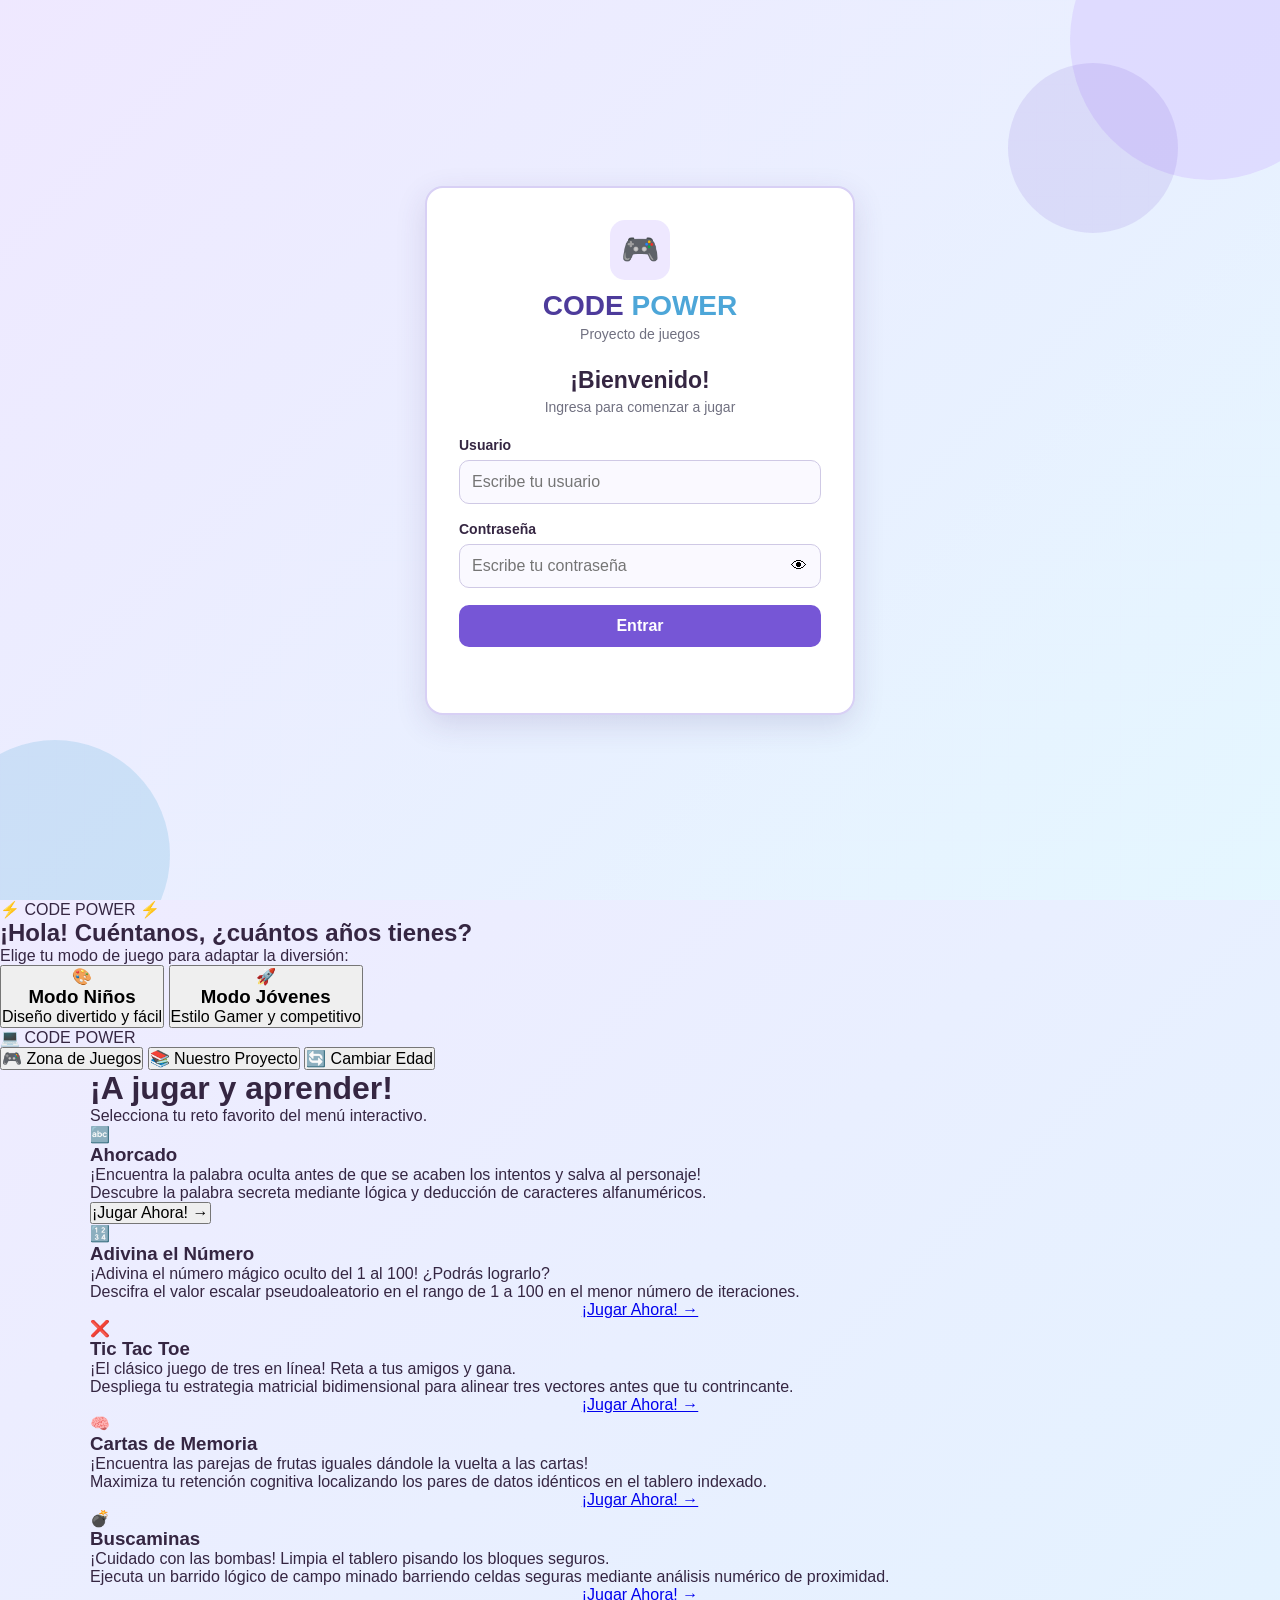
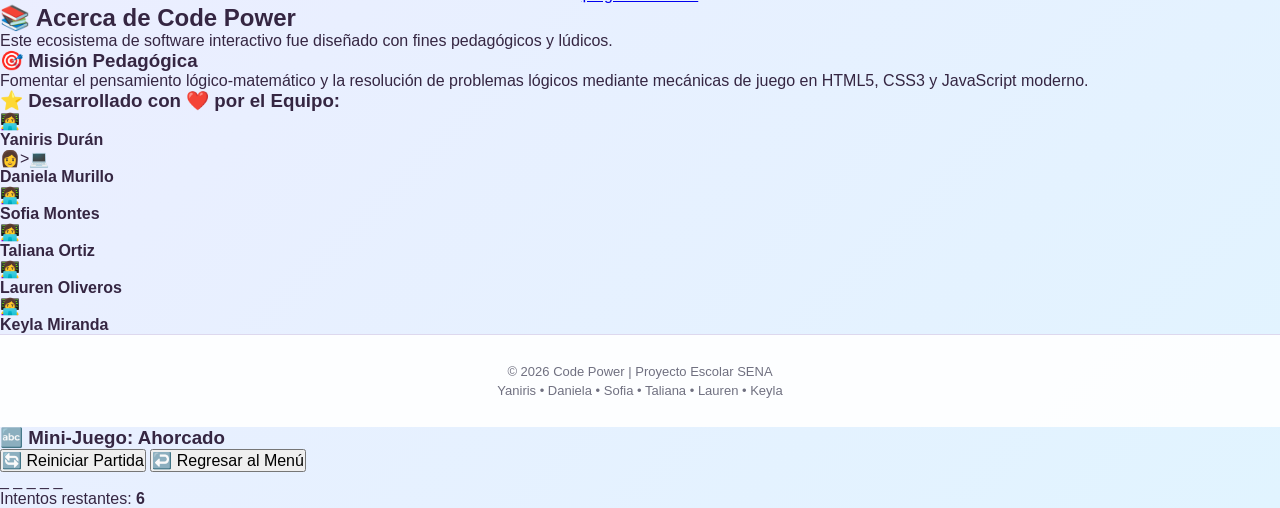
==== commit e6c1b464: "Update title and add age selection modal" ====
--- a/index.html
+++ b/index.html
@@ -521,162 +521,164 @@
 </body>
 </html>
 
+
 <!DOCTYPE html>
 <html lang="es">
 <head>
     <meta charset="UTF-8">
     <meta name="viewport" content="width=device-width, initial-scale=1.0">
-    <title>CODE POWER | Proyecto Escolar</title>
-    <!-- Conexión correcta al diseño -->
+    <title>CODE POWER ✨ Zona Gamer Interactiva</title>
     <link rel="stylesheet" href="style.css">
 </head>
 <body>
 
-    <!-- SECTION 1: LOGIN (Inicio de sesión) -->
-    <div id="pantalla-login" class="seccion-login">
-        <div class="tarjeta-login">
-            <h1>CODE POWER</h1>
-            <p class="sub-login">Proyecto de juegos</p>
+    <!-- VENTANA 1: SELECCIÓN DE EDAD (Aparece al inicio) -->
+    <div id="ventana-edad" class="modal-bienvenida">
+        <div class="tarjeta-bienvenida antialiased">
+            <div class="header-animado">⚡ CODE POWER ⚡</div>
+            <h2>¡Hola! Cuéntanos, ¿cuántos años tienes?</h2>
+            <p>Elige tu modo de juego para adaptar la diversión:</p>
             
-            <h2>¡Bienvenido!</h2>
-            <p>Ingresa para comenzar a jugar</p>
-
-            <form id="formulario-login" onsubmit="event.preventDefault();">
-                <div class="campo">
-                    <label for="usuario">Usuario</label>
-                    <input type="text" id="usuario" placeholder="Escribe tu usuario" required>
-                </div>
-
-                <div class="campo">
-                    <label for="contrasena">Contraseña</label>
-                    <div class="input-password-container">
-                        <input type="password" id="contrasena" placeholder="Escribe tu contraseña" required>
-                        <button type="button" id="ver-contrasena" class="btn-ojo">👁</button>
-                    </div>
-                </div>
-
-                <button type="submit" id="btn-entrar" class="btn-principal">Entrar</button>
-            </form>
+            <div class="contenedor-modos">
+                <button id="modo-ninos" class="btn-modo ninos">
+                    <span class="avatar-modo">🎨</span>
+                    <h3>Modo Niños</h3>
+                    <p>Diseño divertido y fácil</p>
+                </button>
+                <button id="modo-jovenes" class="btn-modo jovenes">
+                    <span class="avatar-modo">🚀</span>
+                    <h3>Modo Jóvenes</h3>
+                    <p>Estilo Gamer y competitivo</p>
+                </button>
+            </div>
         </div>
     </div>
 
-    <!-- SECTION 2: CONTENIDO PRINCIPAL (Oculto al inicio) -->
-    <div id="contenido-plataforma" class="contenido-oculto">
+    <!-- CONTENIDO GENERAL DE LA PLATAFORMA (Oculto al inicio) -->
+    <div id="interfaz-plataforma" class="oculto">
         
-        <!-- Encabezado / Navegación -->
-        <header class="encabezado">
-            <div class="logo">💻 CODE POWER</div>
-            <nav>
-                <a href="#inicio" class="nav-link activo" data-seccion="inicio">🏠 Inicio</a>
-                <a href="#acerca" class="nav-link" data-seccion="acerca">📚 Acerca de</a>
-                <a href="#salir" id="btn-salir" class="nav-link salir">🚪 Salir</a>
+        <!-- Barra de Navegación Mecánica -->
+        <header class="encabezado-interactivo">
+            <div id="logo-dinamico" class="logo-power">💻 CODE POWER</div>
+            <nav class="menu-navegacion">
+                <button class="tab-link activo" data-target="seccion-juegos">🎮 Zona de Juegos</button>
+                <button class="tab-link" data-target="seccion-acerca">📚 Nuestro Proyecto</button>
+                <button id="btn-cambiar-modo" class="tab-link cambio-edad">🔄 Cambiar Edad</button>
             </nav>
         </header>
 
-        <!-- Vista: Inicio -->
-        <main id="seccion-inicio" class="vista-seccion">
-            <section class="hero">
-                <h1>Bienvenido a Code Power</h1>
-                <p>Este es nuestro proyecto de juegos realizado para poner en práctica nuestros conocimientos de programación.</p>
-                <a href="#zona-juegos" class="btn-principal">🎮 Ver juegos</a>
-            </section>
-
-            <section id="zona-juegos" class="zona-juegos">
-                <h2>🎮 Zona de juegos</h2>
-                <p>Elige un juego y demuestra tus habilidades.</p>
-
-                <div class="grid-juegos">
-                    <!-- Ahorcado -->
-                    <div class="tarjeta-juego">
-                        <div class="icono-juego">🔤</div>
-                        <h3>Ahorcado</h3>
-                        <p>Descubre la palabra secreta antes de quedarte sin intentos.</p>
-                        <button class="btn-jugar" id="abrir-ahorcado">Jugar</button>
+        <!-- SECCIÓN: PLATAFORMA DE JUEGOS -->
+        <main id="seccion-juegos" class="vista-seccion container">
+            <div class="intro-juegos">
+                <h1 id="titulo-bienvenida">¡A jugar y aprender!</h1>
+                <p id="sub-bienvenida">Selecciona tu reto favorito del menú interactivo.</p>
+            </div>
+
+            <div class="grid-juegos-animados">
+                
+                <!-- 1. AHORCADO (Mecánico/Modal interno) -->
+                <div class="card-juego-interactivo c-ahorcado">
+                    <div class="burbuja-icono">🔤</div>
+                    <h3>Ahorcado</h3>
+                    <p class="desc-kids oculto">¡Encuentra la palabra oculta antes de que se acaben los intentos y salva al personaje!</p>
+                    <p class="desc-teens">Descubre la palabra secreta mediante lógica y deducción de caracteres alfanuméricos.</p>
+                    <button id="btn-jugar-ahorcado" class="btn-accion-juego">¡Jugar Ahora! →</button>
+                </div>
+
+                <!-- 2. ADIVINA EL NÚMERO -->
+                <div class="card-juego-interactivo c-adivina">
+                    <div class="burbuja-icono">🔢</div>
+                    <h3>Adivina el Número</h3>
+                    <p class="desc-kids oculto">¡Adivina el número mágico oculto del 1 al 100! ¿Podrás lograrlo?</p>
+                    <p class="desc-teens">Descifra el valor escalar pseudoaleatorio en el rango de 1 a 100 en el menor número de iteraciones.</p>
+                    <a href="adivina-el-numero/index.html" class="btn-accion-juego text-center">¡Jugar Ahora! →</a>
+                </div>
+
+                <!-- 3. TIC TAC TOE -->
+                <div class="card-juego-interactivo c-tictac">
+                    <div class="burbuja-icono">❌</div>
+                    <h3>Tic Tac Toe</h3>
+                    <p class="desc-kids oculto">¡El clásico juego de tres en línea! Reta a tus amigos y gana.</p>
+                    <p class="desc-teens">Despliega tu estrategia matricial bidimensional para alinear tres vectores antes que tu contrincante.</p>
+                    <a href="tic-tac-toe/index.html" class="btn-accion-juego text-center">¡Jugar Ahora! →</a>
+                </div>
+
+                <!-- 4. MEMORIA -->
+                <div class="card-juego-interactivo c-memoria">
+                    <div class="burbuja-icono">🧠</div>
+                    <h3>Cartas de Memoria</h3>
+                    <p class="desc-kids oculto">¡Encuentra las parejas de frutas iguales dándole la vuelta a las cartas!</p>
+                    <p class="desc-teens">Maximiza tu retención cognitiva localizando los pares de datos idénticos en el tablero indexado.</p>
+                    <a href="memoria/index.html" class="btn-accion-juego text-center">¡Jugar Ahora! →</a>
+                </div>
+
+                <!-- 5. BUSCAMINAS -->
+                <div class="card-juego-interactivo c-buscamina">
+                    <div class="burbuja-icono">💣</div>
+                    <h3>Buscaminas</h3>
+                    <p class="desc-kids oculto">¡Cuidado con las bombas! Limpia el tablero pisando los bloques seguros.</p>
+                    <p class="desc-teens">Ejecuta un barrido lógico de campo minado barriendo celdas seguras mediante análisis numérico de proximidad.</p>
+                    <a href="buscaminas/index.html" class="btn-accion-juego text-center">¡Jugar Ahora! →</a>
+                </div>
+
+            </div>
+        </main>
+
+        <!-- SECCIÓN: ACERCA DE + CRÉDITOS INTEGRANTES -->
+        <div id="seccion-acerca" class="vista-seccion container oculto">
+            <div class="panel-informacion-creativa">
+                <h2>📚 Acerca de Code Power</h2>
+                <p>Este ecosistema de software interactivo fue diseñado con fines pedagógicos y lúdicos.</p>
+                
+                <div class="caja-detalles">
+                    <h3>🎯 Misión Pedagógica</h3>
+                    <p>Fomentar el pensamiento lógico-matemático y la resolución de problemas lógicos mediante mecánicas de juego en HTML5, CSS3 y JavaScript moderno.</p>
+                </div>
+
+                <!-- Créditos Animados Especiales -->
+                <div class="seccion-creditos-equipo">
+                    <h3>⭐ Desarrollado con ❤️ por el Equipo:</h3>
+                    <div class="grid-integrantes">
+                        <div class="avatar-integrante"><span>👩‍💻</span><h4>Yaniris Durán</h4></div>
+                        <div class="avatar-integrante"><span>👩>💻</span><h4>Daniela Murillo</h4></div>
+                        <div class="avatar-integrante"><span>👩‍💻</span><h4>Sofia Montes</h4></div>
+                        <div class="avatar-integrante"><span>👩‍💻</span><h4>Taliana Ortiz</h4></div>
+                        <div class="avatar-integrante"><span>👩‍💻</span><h4>Lauren Oliveros</h4></div>
+                        <div class="avatar-integrante"><span>👩‍💻</span><h4>Keyla Miranda</h4></div>
                     </div>
-                    <!-- Adivina el número -->
-                    <div class="tarjeta-juego">
-                        <div class="icono-juego">🔢</div>
-                        <h3>Adivina el número</h3>
-                        <p>Intenta descubrir el número secreto entre 1 y 100.</p>
-                        <a href="adivina-el-numero/index.html" class="btn-jugar text-center">Jugar</a>
-                    </div>
-                    <!-- Tic Tac Toe -->
-                    <div class="tarjeta-juego">
-                        <div class="icono-juego">❌</div>
-                        <h3>Tic Tac Toe</h3>
-                        <p>Juega con otra persona y consigue tres símbolos en línea.</p>
-                        <a href="tic-tac-toe/index.html" class="btn-jugar text-center">Jugar</a>
-                    </div>
-                    <!-- Memoria -->
-                    <div class="tarjeta-juego">
-                        <div class="icono-juego">🧠</div>
-                        <h3>Memoria</h3>
-                        <p>Encuentra todas las parejas de cartas.</p>
-                        <a href="memoria/index.html" class="btn-jugar text-center">Jugar</a>
-                    </div>
-                    <!-- Buscaminas -->
-                    <div class="tarjeta-juego">
-                        <div class="icono-juego">💣</div>
-                        <h3>Buscaminas</h3>
-                        <p>Descubre las casillas evitando las minas escondidas.</p>
-                        <a href="buscaminas/index.html" class="btn-jugar text-center">Jugar</a>
-                    </div>
-                </div>
-            </section>
-        </main>
-
-        <!-- Vista: Acerca de -->
-        <div id="seccion-acerca" class="vista-seccion contenido-oculto">
-            <section class="acerca-de">
-                <h2>📚 Acerca de nuestro proyecto</h2>
-                <p class="sub">Conoce un poco más sobre Code Power</p>
-
-                <div class="tarjeta-blanca">
-                    <h3>¿Qué es Code Power?</h3>
-                    <p>Code Power es un proyecto escolar desarrollado para practicar programación mediante diferentes juegos interactivos.</p>
-                    
-                    <h3>🎯 Objetivo</h3>
-                    <p>Crear una página web sencilla donde los usuarios puedan divertirse mientras se ponen en práctica conceptos de HTML, CSS y JavaScript.</p>
-
-                    <h3>💻 Tecnologías utilizadas</h3>
-                    <ul>
-                        <li><strong>HTML</strong> para la estructura.</li>
-                        <li><strong>CSS</strong> para el diseño.</li>
-                        <li><strong>JavaScript</strong> para la programación.</li>
-                    </ul>
-
-                    <h3>🎮 Juegos incluidos</h3>
-                    <p>Ahorcado, Adivina el número, Tic Tac Toe, Memoria y Buscaminas.</p>
-                </div>
-            </section>
+                </div>
+            </div>
         </div>
 
-        <!-- Pie de página -->
-        <footer class="pie-pagina">
-            <p>© 2026 Code Power | Proyecto escolar</p>
-            <p class="techs">HTML • CSS • JavaScript</p>
+        <!-- Footer -->
+        <footer class="footer-interactivo">
+            <p>© 2026 Code Power | Proyecto Escolar SENA</p>
+            <p class="firmas">Yaniris • Daniela • Sofia • Taliana • Lauren • Keyla</p>
         </footer>
     </div>
 
-    <!-- MODAL: VENTANA DEL AHORCADO -->
-    <div id="modal-ahorcado" class="modal-juego">
-        <div class="modal-contenido">
-            <button id="cerrar-ahorcado" class="btn-cerrar">&times;</button>
-            <h2>🔤 Ahorcado</h2>
-            <p>Descubre la palabra secreta.</p>
-            
-            <div class="pantalla-ahorcado">
-                <div id="palabra-secreta" class="palabra-lineas">_ _ _ _ _ _ _ _ _ _</div>
-                <p class="intentos">Intentos restantes: <span id="intentos-ahorcado">6</span></p>
-                
-                <div id="teclado-ahorcado" class="teclado">
-                    <!-- Se generará dinámicamente con JS -->
-                </div>
+    <!-- VENTANA MODAL DINÁMICA: JUEGO DEL AHORCADO -->
+    <div id="ventana-modal-ahorcado" class="capa-modal-juego">
+        <div class="contenedor-interno-juego">
+            <div class="barra-superior-modal">
+                <h3>🔤 Mini-Juego: Ahorcado</h3>
+                <div class="controles-modal-directos">
+                    <button id="btn-reiniciar-ahorcado-rapido" class="btn-control-top reiniciar">🔄 Reiniciar Partida</button>
+                    <button id="btn-cerrar-ahorcado-modal" class="btn-control-top salir">↩️ Regresar al Menú</button>
+                </div>
+            </div>
+
+            <div class="area-juego-ahorcado">
+                <div id="contenedor-palabra-secreta" class="letras-guiones">_ _ _ _ _</div>
+                <div class="contador-fallos">Intentos restantes: <strong id="marcador-intentos-ahorcado">6</strong></div>
+                <p id="mensaje-resultado-ahorcado" class="alertas-juego"></p>
+                <div id="letras-teclado-virtual" class="teclado-pantalla"></div>
             </div>
         </div>
     </div>
 
-    <!-- Conexión correcta a la programación lógica -->
     <script src="script.js"></script>
 </body>
 </html>
+
+
--- a/style.css
+++ b/style.css
@@ -1702,3 +1702,368 @@
     }
 
 }
+
+* {
+    margin: 0;
+    padding: 0;
+    box-sizing: border-box;
+    font-family: 'Segoe UI', Tahoma, Geneva, Verdana, sans-serif;
+}
+
+body {
+    background: linear-gradient(135deg, #f4e8ff, #e1f4ff);
+    color: #352642;
+    min-height: 100vh;
+}
+
+/* CLASES DE CONTROL DE VISIBILIDAD (Súper importante) */
+.contenido-oculto {
+    display: none !important;
+}
+
+/* ESTILOS DEL LOGIN */
+.seccion-login {
+    display: flex;
+    justify-content: center;
+    align-items: center;
+    min-height: 100vh;
+    padding: 20px;
+}
+
+.tarjeta-login {
+    background: white;
+    padding: 40px 30px;
+    border-radius: 24px;
+    width: 100%;
+    max-width: 400px;
+    box-shadow: 0 10px 30px rgba(100, 70, 130, 0.15);
+    text-align: center;
+}
+
+.tarjeta-login h1 {
+    color: #7b2cbf;
+    font-size: 32px;
+    margin-bottom: 5px;
+}
+
+.sub-login {
+    color: #9d4edd;
+    font-weight: bold;
+    margin-bottom: 25px;
+}
+
+.tarjeta-login h2 {
+    font-size: 22px;
+    margin-bottom: 5px;
+}
+
+.campo {
+    text-align: left;
+    margin-top: 15px;
+}
+
+.campo label {
+    display: block;
+    font-weight: 600;
+    margin-bottom: 5px;
+    color: #5a4375;
+}
+
+.campo input {
+    width: 100%;
+    padding: 12px;
+    border: 2px solid #e2d4f0;
+    border-radius: 10px;
+    font-size: 16px;
+    outline: none;
+}
+
+.campo input:focus {
+    border-color: #9d4edd;
+}
+
+.input-password-container {
+    position: relative;
+    display: flex;
+    align-items: center;
+}
+
+.btn-ojo {
+    position: absolute;
+    right: 12px;
+    background: none;
+    border: none;
+    cursor: pointer;
+    font-size: 18px;
+}
+
+.btn-principal {
+    display: inline-block;
+    width: 100%;
+    background: #9d4edd;
+    color: white;
+    border: none;
+    padding: 14px;
+    border-radius: 12px;
+    font-size: 16px;
+    font-weight: bold;
+    cursor: pointer;
+    margin-top: 20px;
+    transition: 0.3s;
+}
+
+.btn-principal:hover {
+    background: #7b2cbf;
+}
+
+/* ENCABEZADO Y NAVEGACIÓN */
+.encabezado {
+    background: white;
+    padding: 15px 5%;
+    display: flex;
+    justify-content: space-between;
+    align-items: center;
+    box-shadow: 0 4px 12px rgba(100, 70, 130, 0.08);
+}
+
+.logo {
+    font-size: 22px;
+    font-weight: bold;
+    color: #7b2cbf;
+}
+
+nav a {
+    text-decoration: none;
+    color: #65527a;
+    font-weight: 600;
+    margin-left: 20px;
+    padding: 5px 10px;
+    border-radius: 8px;
+    transition: 0.3s;
+}
+
+nav a.activo, nav a:hover {
+    color: #7b2cbf;
+    background: #f1e4ff;
+}
+
+nav a.salir {
+    color: #ff7096;
+}
+nav a.salir:hover {
+    background: #ffe3eb;
+}
+
+/* INTERFAZ DE BIENVENIDA Y TARJETAS */
+.hero {
+    text-align: center;
+    padding: 60px 20px;
+}
+
+.hero h1 {
+    font-size: 36px;
+    color: #352642;
+    margin-bottom: 15px;
+}
+
+.hero p {
+    font-size: 18px;
+    color: #65527a;
+    max-width: 600px;
+    margin: 0 auto 25px;
+}
+
+.hero .btn-principal {
+    width: auto;
+    padding: 12px 30px;
+}
+
+.zona-juegos, .acerca-de {
+    padding: 40px 5%;
+    text-align: center;
+}
+
+.grid-juegos {
+    display: grid;
+    grid-template-columns: repeat(auto-fit, minmax(220px, 1fr));
+    gap: 25px;
+    margin-top: 30px;
+}
+
+.tarjeta-juego {
+    background: white;
+    padding: 30px 20px;
+    border-radius: 20px;
+    box-shadow: 0 6px 15px rgba(100, 70, 130, 0.05);
+    transition: 0.3s;
+    display: flex;
+    flex-direction: column;
+    justify-content: space-between;
+}
+
+.tarjeta-juego:hover {
+    transform: translateY(-5px);
+    box-shadow: 0 12px 25px rgba(100, 70, 130, 0.12);
+}
+
+.icono-juego {
+    font-size: 45px;
+    margin-bottom: 15px;
+}
+
+.tarjeta-juego h3 {
+    color: #7b2cbf;
+    margin-bottom: 10px;
+}
+
+.tarjeta-juego p {
+    font-size: 14px;
+    color: #716085;
+    margin-bottom: 20px;
+    flex-grow: 1;
+}
+
+.btn-jugar {
+    background: #9d4edd;
+    color: white;
+    border: none;
+    padding: 10px 20px;
+    border-radius: 8px;
+    font-weight: bold;
+    cursor: pointer;
+    text-decoration: none;
+    transition: 0.2s;
+}
+
+.btn-jugar:hover {
+    background: #7b2cbf;
+}
+
+.text-center {
+    display: block;
+    text-align: center;
+}
+
+/* SECCIÓN ACERCA DE */
+.tarjeta-blanca {
+    background: white;
+    padding: 30px;
+    border-radius: 20px;
+    max-width: 650px;
+    margin: 20px auto;
+    text-align: left;
+    box-shadow: 0 6px 15px rgba(0,0,0,0.05);
+}
+
+.tarjeta-blanca h3 {
+    color: #7b2cbf;
+    margin-top: 20px;
+    margin-bottom: 10px;
+}
+
+.tarjeta-blanca h3:first-child {
+    margin-top: 0;
+}
+
+.tarjeta-blanca ul {
+    margin-left: 20px;
+    margin-bottom: 15px;
+}
+
+/* PIE DE PÁGINA */
+.pie-pagina {
+    text-align: center;
+    padding: 30px;
+    background: #352642;
+    color: white;
+    margin-top: 50px;
+}
+
+.techs {
+    font-size: 13px;
+    color: #c77dff;
+    margin-top: 5px;
+}
+
+/* VENTANA MODAL FLOTANTE (Para el Ahorcado) */
+.modal-juego {
+    position: fixed;
+    top: 0;
+    left: 0;
+    width: 100%;
+    height: 100%;
+    background: rgba(53, 38, 66, 0.6);
+    display: none;
+    justify-content: center;
+    align-items: center;
+    z-index: 200;
+    padding: 20px;
+}
+
+.modal-contenido {
+    background: white;
+    padding: 35px 25px;
+    border-radius: 24px;
+    width: 100%;
+    max-width: 500px;
+    position: relative;
+    text-align: center;
+    box-shadow: 0 10px 30px rgba(0,0,0,0.3);
+}
+
+.btn-cerrar {
+    position: absolute;
+    top: 15px;
+    right: 20px;
+    font-size: 28px;
+    background: none;
+    border: none;
+    cursor: pointer;
+    color: #aaa;
+}
+
+.btn-cerrar:hover {
+    color: #ff7096;
+}
+
+.palabra-lineas {
+    font-size: 28px;
+    letter-spacing: 5px;
+    margin: 25px 0;
+    font-weight: bold;
+    color: #7b2cbf;
+}
+
+.intentos {
+    font-weight: bold;
+    color: #ff7096;
+    margin-bottom: 20px;
+}
+
+.teclado {
+    display: grid;
+    grid-template-columns: repeat(7, 1fr);
+    gap: 8px;
+}
+
+.teclado button {
+    background: #f1e4ff;
+    border: none;
+    padding: 10px 5px;
+    font-size: 16px;
+    font-weight: bold;
+    border-radius: 6px;
+    cursor: pointer;
+    color: #7b2cbf;
+}
+
+.teclado button:hover:not(:disabled) {
+    background: #9d4edd;
+    color: white;
+}
+
+.teclado button:disabled {
+    background: #e2d4f0;
+    color: #bfaecf;
+    cursor: not-allowed;
+}
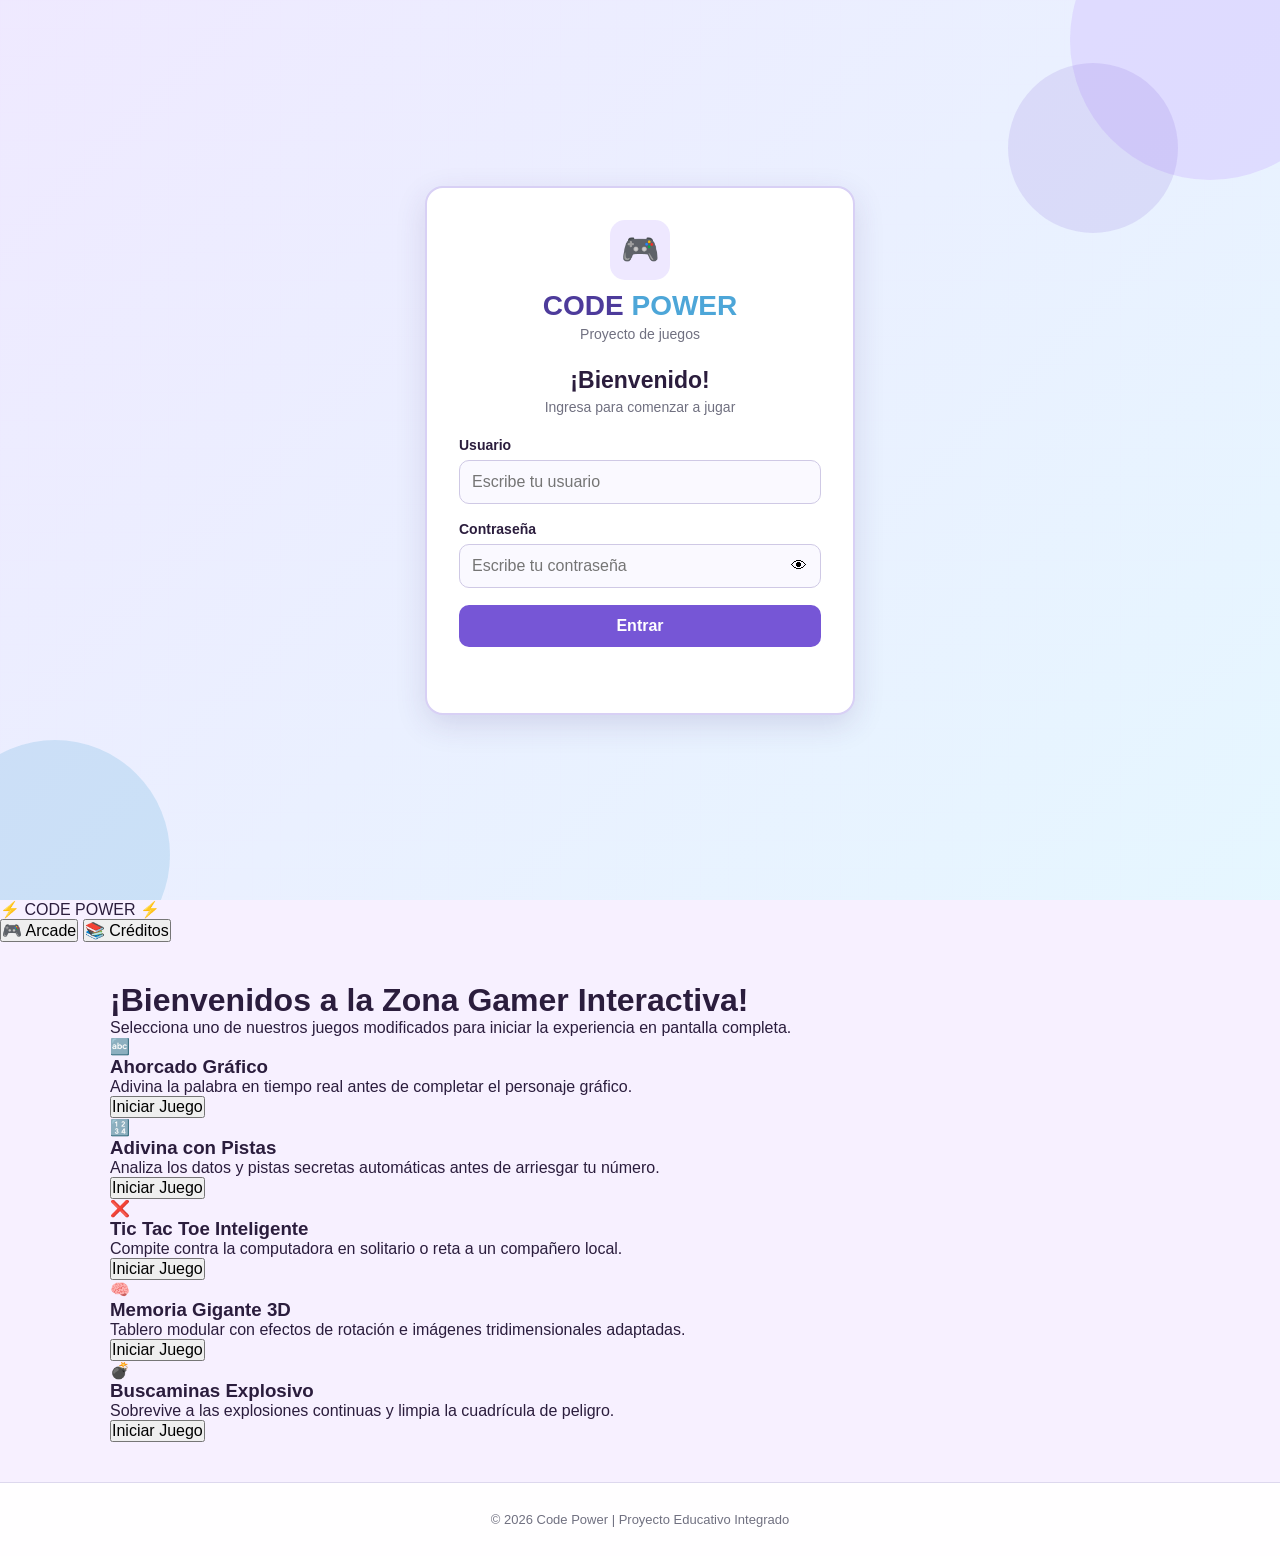
==== commit 9771b066: "Change title from 'Zona Gamer Interactiva' to 'Consola Arcade Real'" ====
--- a/index.html
+++ b/index.html
@@ -522,157 +522,190 @@
 </html>
 
 
+
+
+
+
 <!DOCTYPE html>
 <html lang="es">
 <head>
     <meta charset="UTF-8">
     <meta name="viewport" content="width=device-width, initial-scale=1.0">
-    <title>CODE POWER ✨ Zona Gamer Interactiva</title>
+    <title>CODE POWER ✨ Consola Arcade Real</title>
     <link rel="stylesheet" href="style.css">
 </head>
 <body>
 
-    <!-- VENTANA 1: SELECCIÓN DE EDAD (Aparece al inicio) -->
-    <div id="ventana-edad" class="modal-bienvenida">
-        <div class="tarjeta-bienvenida antialiased">
-            <div class="header-animado">⚡ CODE POWER ⚡</div>
-            <h2>¡Hola! Cuéntanos, ¿cuántos años tienes?</h2>
-            <p>Elige tu modo de juego para adaptar la diversión:</p>
-            
-            <div class="contenedor-modos">
-                <button id="modo-ninos" class="btn-modo ninos">
-                    <span class="avatar-modo">🎨</span>
-                    <h3>Modo Niños</h3>
-                    <p>Diseño divertido y fácil</p>
-                </button>
-                <button id="modo-jovenes" class="btn-modo jovenes">
-                    <span class="avatar-modo">🚀</span>
-                    <h3>Modo Jóvenes</h3>
-                    <p>Estilo Gamer y competitivo</p>
-                </button>
-            </div>
-        </div>
-    </div>
-
-    <!-- CONTENIDO GENERAL DE LA PLATAFORMA (Oculto al inicio) -->
-    <div id="interfaz-plataforma" class="oculto">
+    <!-- MENÚ PRINCIPAL DE LA CONSOLA -->
+    <div id="contenedor-consola" class="consola-visible">
         
-        <!-- Barra de Navegación Mecánica -->
-        <header class="encabezado-interactivo">
-            <div id="logo-dinamico" class="logo-power">💻 CODE POWER</div>
-            <nav class="menu-navegacion">
-                <button class="tab-link activo" data-target="seccion-juegos">🎮 Zona de Juegos</button>
-                <button class="tab-link" data-target="seccion-acerca">📚 Nuestro Proyecto</button>
-                <button id="btn-cambiar-modo" class="tab-link cambio-edad">🔄 Cambiar Edad</button>
+        <header class="encabezado-gamer">
+            <div class="logo-gaming">⚡ CODE POWER ⚡</div>
+            <nav>
+                <button class="nav-btn activo" data-target="vista-arcade">🎮 Arcade</button>
+                <button class="nav-btn" data-target="vista-creditos">📚 Créditos</button>
             </nav>
         </header>
 
-        <!-- SECCIÓN: PLATAFORMA DE JUEGOS -->
-        <main id="seccion-juegos" class="vista-seccion container">
-            <div class="intro-juegos">
-                <h1 id="titulo-bienvenida">¡A jugar y aprender!</h1>
-                <p id="sub-bienvenida">Selecciona tu reto favorito del menú interactivo.</p>
-            </div>
-
-            <div class="grid-juegos-animados">
-                
-                <!-- 1. AHORCADO (Mecánico/Modal interno) -->
-                <div class="card-juego-interactivo c-ahorcado">
-                    <div class="burbuja-icono">🔤</div>
-                    <h3>Ahorcado</h3>
-                    <p class="desc-kids oculto">¡Encuentra la palabra oculta antes de que se acaben los intentos y salva al personaje!</p>
-                    <p class="desc-teens">Descubre la palabra secreta mediante lógica y deducción de caracteres alfanuméricos.</p>
-                    <button id="btn-jugar-ahorcado" class="btn-accion-juego">¡Jugar Ahora! →</button>
-                </div>
-
-                <!-- 2. ADIVINA EL NÚMERO -->
-                <div class="card-juego-interactivo c-adivina">
-                    <div class="burbuja-icono">🔢</div>
-                    <h3>Adivina el Número</h3>
-                    <p class="desc-kids oculto">¡Adivina el número mágico oculto del 1 al 100! ¿Podrás lograrlo?</p>
-                    <p class="desc-teens">Descifra el valor escalar pseudoaleatorio en el rango de 1 a 100 en el menor número de iteraciones.</p>
-                    <a href="adivina-el-numero/index.html" class="btn-accion-juego text-center">¡Jugar Ahora! →</a>
-                </div>
-
-                <!-- 3. TIC TAC TOE -->
-                <div class="card-juego-interactivo c-tictac">
-                    <div class="burbuja-icono">❌</div>
-                    <h3>Tic Tac Toe</h3>
-                    <p class="desc-kids oculto">¡El clásico juego de tres en línea! Reta a tus amigos y gana.</p>
-                    <p class="desc-teens">Despliega tu estrategia matricial bidimensional para alinear tres vectores antes que tu contrincante.</p>
-                    <a href="tic-tac-toe/index.html" class="btn-accion-juego text-center">¡Jugar Ahora! →</a>
-                </div>
-
-                <!-- 4. MEMORIA -->
-                <div class="card-juego-interactivo c-memoria">
-                    <div class="burbuja-icono">🧠</div>
-                    <h3>Cartas de Memoria</h3>
-                    <p class="desc-kids oculto">¡Encuentra las parejas de frutas iguales dándole la vuelta a las cartas!</p>
-                    <p class="desc-teens">Maximiza tu retención cognitiva localizando los pares de datos idénticos en el tablero indexado.</p>
-                    <a href="memoria/index.html" class="btn-accion-juego text-center">¡Jugar Ahora! →</a>
-                </div>
-
-                <!-- 5. BUSCAMINAS -->
-                <div class="card-juego-interactivo c-buscamina">
-                    <div class="burbuja-icono">💣</div>
-                    <h3>Buscaminas</h3>
-                    <p class="desc-kids oculto">¡Cuidado con las bombas! Limpia el tablero pisando los bloques seguros.</p>
-                    <p class="desc-teens">Ejecuta un barrido lógico de campo minado barriendo celdas seguras mediante análisis numérico de proximidad.</p>
-                    <a href="buscaminas/index.html" class="btn-accion-juego text-center">¡Jugar Ahora! →</a>
-                </div>
-
+        <main id="vista-arcade" class="seccion-consola container">
+            <div class="bienvenida-arcade">
+                <h1>¡Bienvenidos a la Zona Gamer Interactiva!</h1>
+                <p>Selecciona uno de nuestros juegos modificados para iniciar la experiencia en pantalla completa.</p>
+            </div>
+
+            <div class="grid-arcade">
+                <div class="arcade-card c-ahorcado">
+                    <div class="icono">🔤</div>
+                    <h3>Ahorcado Gráfico</h3>
+                    <p>Adivina la palabra en tiempo real antes de completar el personaje gráfico.</p>
+                    <button class="btn-lanzar" data-juego="juego-ahorcado">Iniciar Juego</button>
+                </div>
+                <div class="arcade-card c-adivina">
+                    <div class="icono">🔢</div>
+                    <h3>Adivina con Pistas</h3>
+                    <p>Analiza los datos y pistas secretas automáticas antes de arriesgar tu número.</p>
+                    <button class="btn-lanzar" data-juego="juego-adivina">Iniciar Juego</button>
+                </div>
+                <div class="arcade-card c-tictac">
+                    <div class="icono">❌</div>
+                    <h3>Tic Tac Toe Inteligente</h3>
+                    <p>Compite contra la computadora en solitario o reta a un compañero local.</p>
+                    <button class="btn-lanzar" data-juego="juego-tictac">Iniciar Juego</button>
+                </div>
+                <div class="arcade-card c-memoria">
+                    <div class="icono">🧠</div>
+                    <h3>Memoria Gigante 3D</h3>
+                    <p>Tablero modular con efectos de rotación e imágenes tridimensionales adaptadas.</p>
+                    <button class="btn-lanzar" data-juego="juego-memoria">Iniciar Juego</button>
+                </div>
+                <div class="arcade-card c-buscamina">
+                    <div class="icono">💣</div>
+                    <h3>Buscaminas Explosivo</h3>
+                    <p>Sobrevive a las explosiones continuas y limpia la cuadrícula de peligro.</p>
+                    <button class="btn-lanzar" data-juego="juego-buscamina">Iniciar Juego</button>
+                </div>
             </div>
         </main>
 
-        <!-- SECCIÓN: ACERCA DE + CRÉDITOS INTEGRANTES -->
-        <div id="seccion-acerca" class="vista-seccion container oculto">
-            <div class="panel-informacion-creativa">
-                <h2>📚 Acerca de Code Power</h2>
-                <p>Este ecosistema de software interactivo fue diseñado con fines pedagógicos y lúdicos.</p>
-                
-                <div class="caja-detalles">
-                    <h3>🎯 Misión Pedagógica</h3>
-                    <p>Fomentar el pensamiento lógico-matemático y la resolución de problemas lógicos mediante mecánicas de juego en HTML5, CSS3 y JavaScript moderno.</p>
-                </div>
-
-                <!-- Créditos Animados Especiales -->
-                <div class="seccion-creditos-equipo">
-                    <h3>⭐ Desarrollado con ❤️ por el Equipo:</h3>
-                    <div class="grid-integrantes">
-                        <div class="avatar-integrante"><span>👩‍💻</span><h4>Yaniris Durán</h4></div>
-                        <div class="avatar-integrante"><span>👩>💻</span><h4>Daniela Murillo</h4></div>
-                        <div class="avatar-integrante"><span>👩‍💻</span><h4>Sofia Montes</h4></div>
-                        <div class="avatar-integrante"><span>👩‍💻</span><h4>Taliana Ortiz</h4></div>
-                        <div class="avatar-integrante"><span>👩‍💻</span><h4>Lauren Oliveros</h4></div>
-                        <div class="avatar-integrante"><span>👩‍💻</span><h4>Keyla Miranda</h4></div>
+        <div id="vista-creditos" class="seccion-consola container oculto">
+            <div class="creditos-box">
+                <h2>📚 Nuestro Proyecto Escolar SENA</h2>
+                <div class="equipo-sena">
+                    <h3>⭐ Desarrolladoras Oficiales:</h3>
+                    <div class="lista-chicas">
+                        <div class="chica"><span>👩‍💻</span><h4>Yaniris Durán</h4></div>
+                        <div class="chica"><span>👩‍💻</span><h4>Daniela Murillo</h4></div>
+                        <div class="chica"><span>👩‍💻</span><h4>Sofia Montes</h4></div>
+                        <div class="chica"><span>👩‍💻</span><h4>Taliana Ortiz</h4></div>
+                        <div class="chica"><span>👩‍💻</span><h4>Lauren Oliveros</h4></div>
+                        <div class="chica"><span>👩‍💻</span><h4>Keyla Miranda</h4></div>
                     </div>
                 </div>
             </div>
         </div>
 
-        <!-- Footer -->
-        <footer class="footer-interactivo">
-            <p>© 2026 Code Power | Proyecto Escolar SENA</p>
-            <p class="firmas">Yaniris • Daniela • Sofia • Taliana • Lauren • Keyla</p>
+        <footer class="footer-consola">
+            <p>© 2026 Code Power | Proyecto Educativo Integrado</p>
         </footer>
     </div>
 
-    <!-- VENTANA MODAL DINÁMICA: JUEGO DEL AHORCADO -->
-    <div id="ventana-modal-ahorcado" class="capa-modal-juego">
-        <div class="contenedor-interno-juego">
-            <div class="barra-superior-modal">
-                <h3>🔤 Mini-Juego: Ahorcado</h3>
-                <div class="controles-modal-directos">
-                    <button id="btn-reiniciar-ahorcado-rapido" class="btn-control-top reiniciar">🔄 Reiniciar Partida</button>
-                    <button id="btn-cerrar-ahorcado-modal" class="btn-control-top salir">↩️ Regresar al Menú</button>
-                </div>
-            </div>
-
-            <div class="area-juego-ahorcado">
-                <div id="contenedor-palabra-secreta" class="letras-guiones">_ _ _ _ _</div>
-                <div class="contador-fallos">Intentos restantes: <strong id="marcador-intentos-ahorcado">6</strong></div>
-                <p id="mensaje-resultado-ahorcado" class="alertas-juego"></p>
-                <div id="letras-teclado-virtual" class="teclado-pantalla"></div>
+    <!-- PANTALLA COMPLETA GAMER (MODO ARCADE) -->
+    <div id="contenedor-arcade-pantalla" class="oculto">
+        
+        <div class="barra-escape-arcade">
+            <div id="selector-edad-interno" class="control-edad-inline">
+                <button id="set-ninos" class="btn-edad active">🎨 Modo Niños (Fácil)</button>
+                <button id="set-jovenes" class="btn-edad">🚀 Modo Jóvenes (Pro)</button>
+            </div>
+            <button id="btn-salir-arcade" class="btn-salir-global">↩️ Salir al Menú</button>
+        </div>
+
+        <div id="contenedor-juego-activo" class="pantalla-dinamica-juego">
+            
+            <!-- JUEGO 1: AHORCADO -->
+            <div id="juego-ahorcado" class="modulo-juego oculto">
+                <h2>🔤 Ahorcado Gráfico Dinámico</h2>
+                <div class="split-ahorcado">
+                    <div class="grafico-ahorcado">
+                        <div id="a-base" class="parte-a oculto">🪵</div>
+                        <div id="a-soga" class="parte-a oculto">🪘</div>
+                        <div id="a-cabeza" class="parte-a oculto">🥴</div>
+                        <div id="a-cuerpo" class="parte-a oculto">👕</div>
+                        <div id="a-brazos" class="parte-a oculto">🙌</div>
+                        <div id="a-piernas" class="parte-a oculto">🩳</div>
+                    </div>
+                    <div class="panel-letras">
+                        <div id="ahorcado-palabra" class="lineas-letras">_ _ _ _</div>
+                        <p>Vidas restantes: <strong id="ahorcado-intentos">6</strong></p>
+                        <div id="ahorcado-teclado" class="teclado-gamer"></div>
+                    </div>
+                </div>
+                <button id="reiniciar-ahorcado" class="btn-reset">🔄 Reiniciar Partida</button>
+            </div>
+
+            <!-- JUEGO 2: ADIVINA EL NÚMERO -->
+            <div id="juego-adivina" class="modulo-juego oculto">
+                <h2>🔢 Adivina el Número con Pistas</h2>
+                <div class="caja-pistas" id="pista-caja">💡 Pista Inicial: ¡Cargando datos!</div>
+                <div class="interaccion-adivina">
+                    <input type="number" id="adivina-input" placeholder="Escribe aquí">
+                    <button id="adivina-btn-comprobar" class="btn-comprobar-action">Comprobar</button>
+                </div>
+                <div class="controles-adivina-abajo">
+                    <p class="intentos-txt">Intentos: <strong id="adivina-intentos">0</strong></p>
+                    <button id="btn-revelar-magico" class="btn-ayuda-kids oculto">🎁 ¿Te rindes? ¡Ver Número!</button>
+                </div>
+                <button id="reiniciar-adivina" class="btn-reset">🔄 Reiniciar Partida</button>
+            </div>
+
+            <!-- JUEGO 3: TIC TAC TOE -->
+            <div id="juego-tictac" class="modulo-juego oculto">
+                <h2>❌ Tic Tac Toe Inteligente</h2>
+                <div class="setup-tictac">
+                    <button id="tictac-1p" class="btn-edad active">👤 vs Inteligencia Artificial</button>
+                    <button id="tictac-2p" class="btn-edad">👥 Modo 2 Jugadores</button>
+                </div>
+                <div id="tictac-tablero" class="tictac-grid">
+                    <div class="tictac-celda" data-idx="0"></div>
+                    <div class="tictac-celda" data-idx="1"></div>
+                    <div class="tictac-celda" data-idx="2"></div>
+                    <div class="tictac-celda" data-idx="3"></div>
+                    <div class="tictac-celda" data-idx="4"></div>
+                    <div class="tictac-celda" data-idx="5"></div>
+                    <div class="tictac-celda" data-idx="6"></div>
+                    <div class="tictac-celda" data-idx="7"></div>
+                    <div class="tictac-celda" data-idx="8"></div>
+                </div>
+                <button id="reiniciar-tictac" class="btn-reset">🔄 Reiniciar Partida</button>
+            </div>
+
+            <!-- JUEGO 4: MEMORIA GIGANTE -->
+            <div id="juego-memoria" class="modulo-juego oculto">
+                <h2>🧠 Memoria 3D Animada</h2>
+                <p class="movs-p">Movimientos: <strong id="memoria-movimientos">0</strong></p>
+                <div id="memoria-tablero" class="memoria-grid-gigante"></div>
+                <button id="reiniciar-memoria" class="btn-reset">🔄 Reiniciar Partida</button>
+            </div>
+
+            <!-- JUEGO 5: BUSCAMINAS -->
+            <div id="juego-buscamina" class="modulo-juego oculto">
+                <h2>💣 Buscaminas con Explosiones</h2>
+                <div class="stats-buscamina">
+                    <span>Tiempo: <strong id="mines-time">0</strong>s</span>
+                    <span>Bombas Explotadas: <strong id="mines-fallos" style="color: #ff477e;">0</strong></span>
+                </div>
+                <div id="mines-tablero" class="mines-grid-dinamica"></div>
+                <button id="reiniciar-buscamina" class="btn-reset">🔄 Reiniciar Partida</button>
+            </div>
+
+        </div>
+        
+        <!-- VENTANA DE RESULTADOS (CONFETI VISUAL) -->
+        <div id="feedback-pantalla" class="feedback-overlay oculto">
+            <div class="feedback-contenido animate-pop">
+                <h1 id="feedback-titulo">🎉 ¡SÚPER GANASTE! 🎉</h1>
+                <p id="feedback-sub">¡Eres el mejor jugador del equipo!</p>
+                <button id="btn-cerrar-feedback" class="btn-reset">¡Jugar de Nuevo!</button>
             </div>
         </div>
     </div>
@@ -680,5 +713,3 @@
     <script src="script.js"></script>
 </body>
 </html>
-
-
--- a/style.css
+++ b/style.css
@@ -1703,367 +1703,227 @@
 
 }
 
+
+
+
 * {
     margin: 0;
     padding: 0;
     box-sizing: border-box;
-    font-family: 'Segoe UI', Tahoma, Geneva, Verdana, sans-serif;
+    font-family: 'Montserrat', 'Segoe UI', sans-serif;
+    transition: background 0.4s, color 0.4s, transform 0.2s;
 }
 
 body {
-    background: linear-gradient(135deg, #f4e8ff, #e1f4ff);
-    color: #352642;
+    background: #f7f0ff;
+    color: #2b1d3d;
     min-height: 100vh;
-}
-
-/* CLASES DE CONTROL DE VISIBILIDAD (Súper importante) */
-.contenido-oculto {
+    overflow-x: hidden;
+}
+
+.oculto {
     display: none !important;
 }
 
-/* ESTILOS DEL LOGIN */
-.seccion-login {
+/* VENTANA MODAL SELECCIÓN EDAD */
+.modal-bienvenida {
+    position: fixed;
+    top: 0;
+    left: 0;
+    width: 100vw;
+    height: 100vh;
+    background: rgba(43, 29, 61, 0.85);
     display: flex;
     justify-content: center;
     align-items: center;
-    min-height: 100vh;
-    padding: 20px;
-}
-
-.tarjeta-login {
+    z-index: 1000;
+}
+
+.tarjeta-bienvenida {
     background: white;
     padding: 40px 30px;
-    border-radius: 24px;
-    width: 100%;
-    max-width: 400px;
-    box-shadow: 0 10px 30px rgba(100, 70, 130, 0.15);
+    border-radius: 30px;
     text-align: center;
-}
-
-.tarjeta-login h1 {
+    max-width: 600px;
+    width: 90%;
+    box-shadow: 0 15px 45px rgba(0,0,0,0.3);
+}
+
+.header-animado {
+    font-size: 32px;
+    font-weight: 900;
     color: #7b2cbf;
-    font-size: 32px;
-    margin-bottom: 5px;
-}
-
-.sub-login {
-    color: #9d4edd;
-    font-weight: bold;
-    margin-bottom: 25px;
-}
-
-.tarjeta-login h2 {
-    font-size: 22px;
-    margin-bottom: 5px;
-}
-
-.campo {
-    text-align: left;
-    margin-top: 15px;
-}
-
-.campo label {
-    display: block;
-    font-weight: 600;
-    margin-bottom: 5px;
-    color: #5a4375;
-}
-
-.campo input {
-    width: 100%;
-    padding: 12px;
-    border: 2px solid #e2d4f0;
-    border-radius: 10px;
-    font-size: 16px;
-    outline: none;
-}
-
-.campo input:focus {
-    border-color: #9d4edd;
-}
-
-.input-password-container {
-    position: relative;
+    margin-bottom: 15px;
+    animation: pulso 2s infinite;
+}
+
+.contenedor-modos {
     display: flex;
-    align-items: center;
-}
-
-.btn-ojo {
-    position: absolute;
-    right: 12px;
-    background: none;
-    border: none;
+    gap: 20px;
+    margin-top: 30px;
+}
+
+.btn-modo {
+    flex: 1;
+    padding: 25px 15px;
+    border: 3px solid transparent;
+    border-radius: 20px;
     cursor: pointer;
-    font-size: 18px;
-}
-
-.btn-principal {
-    display: inline-block;
-    width: 100%;
+    background: #f9f6fc;
+}
+
+.btn-modo.ninos { border-color: #ffb703; }
+.btn-modo.ninos:hover { background: #ffe6a7; transform: scale(1.05); }
+.btn-modo.jovenes { border-color: #219ebc; }
+.btn-modo.jovenes:hover { background: #bde0fe; transform: scale(1.05); }
+
+.avatar-modo { font-size: 50px; display: block; margin-bottom: 10px; }
+
+/* ENTORNO ADAPTATIVO: MODO NIÑOS (Divertido, Pastel, Redondo) */
+body.entorno-ninos {
+    background: #fff9e6;
+}
+body.entorno-ninos .card-juego-interactivo {
+    background: white;
+    border-radius: 35px;
+    border: 4px solid #ffb703;
+}
+body.entorno-ninos .btn-accion-juego {
+    background: #ffb703;
+    color: #2b1d3d;
+    border-radius: 20px;
+}
+
+/* ENTORNO ADAPTATIVO: MODO JÓVENES (Gamer, Oscuro, Neón) */
+body.entorno-jovenes {
+    background: #120c1f;
+    color: #e0dbec;
+}
+body.entorno-jovenes .encabezado-interactivo,
+body.entorno-jovenes .card-juego-interactivo,
+body.entorno-jovenes .tarjeta-blanca,
+body.entorno-jovenes .panel-informacion-creativa {
+    background: #1d152e;
+    color: #e0dbec;
+    box-shadow: 0 8px 20px rgba(157, 78, 221, 0.2);
+}
+body.entorno-jovenes .btn-accion-juego,
+body.entorno-jovenes .btn-control-top.reiniciar {
     background: #9d4edd;
     color: white;
-    border: none;
-    padding: 14px;
-    border-radius: 12px;
-    font-size: 16px;
-    font-weight: bold;
-    cursor: pointer;
-    margin-top: 20px;
-    transition: 0.3s;
-}
-
-.btn-principal:hover {
-    background: #7b2cbf;
-}
-
-/* ENCABEZADO Y NAVEGACIÓN */
-.encabezado {
+}
+body.entorno-jovenes .tab-link.activo {
+    background: #3c1660;
+    color: #e0dbec;
+}
+
+/* ENCABEZADOS Y TABS */
+.encabezado-interactivo {
     background: white;
     padding: 15px 5%;
     display: flex;
     justify-content: space-between;
     align-items: center;
-    box-shadow: 0 4px 12px rgba(100, 70, 130, 0.08);
-}
-
-.logo {
-    font-size: 22px;
+    box-shadow: 0 4px 15px rgba(0,0,0,0.05);
+}
+
+.logo-power { font-weight: 900; font-size: 24px; color: #7b2cbf; }
+
+.menu-navegacion { display: flex; gap: 10px; }
+
+.tab-link {
+    background: none;
+    border: none;
+    padding: 10px 18px;
     font-weight: bold;
+    cursor: pointer;
+    border-radius: 12px;
+    color: #555;
+}
+.tab-link.activo, .tab-link:hover {
+    background: #e9dbff;
     color: #7b2cbf;
 }
-
-nav a {
-    text-decoration: none;
-    color: #65527a;
-    font-weight: 600;
-    margin-left: 20px;
-    padding: 5px 10px;
-    border-radius: 8px;
-    transition: 0.3s;
-}
-
-nav a.activo, nav a:hover {
-    color: #7b2cbf;
-    background: #f1e4ff;
-}
-
-nav a.salir {
-    color: #ff7096;
-}
-nav a.salir:hover {
-    background: #ffe3eb;
-}
-
-/* INTERFAZ DE BIENVENIDA Y TARJETAS */
-.hero {
+.tab-link.cambio-edad { background: #ffe5ec; color: #ff0054; }
+
+/* SECCIONES Y CONTENEDORES */
+.container { max-width: 1100px; margin: auto; padding: 40px 20px; }
+.intro-juegos { text-align: center; margin-bottom: 40px; }
+
+.grid-juegos-animados {
+    display: grid;
+    grid-template-columns: repeat(auto-fit, minmax(280px, 1fr));
+    gap: 30px;
+}
+
+.card-juego-interactivo {
+    background: white;
+    padding: 35px 25px;
+    border-radius: 20px;
     text-align: center;
-    padding: 60px 20px;
-}
-
-.hero h1 {
-    font-size: 36px;
-    color: #352642;
-    margin-bottom: 15px;
-}
-
-.hero p {
-    font-size: 18px;
-    color: #65527a;
-    max-width: 600px;
-    margin: 0 auto 25px;
-}
-
-.hero .btn-principal {
-    width: auto;
-    padding: 12px 30px;
-}
-
-.zona-juegos, .acerca-de {
-    padding: 40px 5%;
-    text-align: center;
-}
-
-.grid-juegos {
-    display: grid;
-    grid-template-columns: repeat(auto-fit, minmax(220px, 1fr));
-    gap: 25px;
-    margin-top: 30px;
-}
-
-.tarjeta-juego {
-    background: white;
-    padding: 30px 20px;
-    border-radius: 20px;
-    box-shadow: 0 6px 15px rgba(100, 70, 130, 0.05);
-    transition: 0.3s;
+    box-shadow: 0 8px 20px rgba(0,0,0,0.04);
     display: flex;
     flex-direction: column;
     justify-content: space-between;
 }
-
-.tarjeta-juego:hover {
-    transform: translateY(-5px);
-    box-shadow: 0 12px 25px rgba(100, 70, 130, 0.12);
-}
-
-.icono-juego {
-    font-size: 45px;
-    margin-bottom: 15px;
-}
-
-.tarjeta-juego h3 {
-    color: #7b2cbf;
-    margin-bottom: 10px;
-}
-
-.tarjeta-juego p {
-    font-size: 14px;
-    color: #716085;
-    margin-bottom: 20px;
-    flex-grow: 1;
-}
-
-.btn-jugar {
-    background: #9d4edd;
-    color: white;
-    border: none;
-    padding: 10px 20px;
-    border-radius: 8px;
-    font-weight: bold;
-    cursor: pointer;
-    text-decoration: none;
-    transition: 0.2s;
-}
-
-.btn-jugar:hover {
-    background: #7b2cbf;
-}
-
-.text-center {
-    display: block;
-    text-align: center;
-}
-
-/* SECCIÓN ACERCA DE */
-.tarjeta-blanca {
-    background: white;
-    padding: 30px;
-    border-radius: 20px;
-    max-width: 650px;
-    margin: 20px auto;
-    text-align: left;
-    box-shadow: 0 6px 15px rgba(0,0,0,0.05);
-}
-
-.tarjeta-blanca h3 {
-    color: #7b2cbf;
-    margin-top: 20px;
-    margin-bottom: 10px;
-}
-
-.tarjeta-blanca h3:first-child {
-    margin-top: 0;
-}
-
-.tarjeta-blanca ul {
-    margin-left: 20px;
-    margin-bottom: 15px;
-}
-
-/* PIE DE PÁGINA */
-.pie-pagina {
-    text-align: center;
-    padding: 30px;
-    background: #352642;
-    color: white;
-    margin-top: 50px;
-}
-
-.techs {
-    font-size: 13px;
-    color: #c77dff;
-    margin-top: 5px;
-}
-
-/* VENTANA MODAL FLOTANTE (Para el Ahorcado) */
-.modal-juego {
-    position: fixed;
-    top: 0;
-    left: 0;
-    width: 100%;
-    height: 100%;
-    background: rgba(53, 38, 66, 0.6);
-    display: none;
-    justify-content: center;
-    align-items: center;
-    z-index: 200;
-    padding: 20px;
-}
-
-.modal-contenido {
-    background: white;
-    padding: 35px 25px;
-    border-radius: 24px;
-    width: 100%;
-    max-width: 500px;
-    position: relative;
-    text-align: center;
-    box-shadow: 0 10px 30px rgba(0,0,0,0.3);
-}
-
-.btn-cerrar {
-    position: absolute;
-    top: 15px;
-    right: 20px;
-    font-size: 28px;
-    background: none;
-    border: none;
-    cursor: pointer;
-    color: #aaa;
-}
-
-.btn-cerrar:hover {
-    color: #ff7096;
-}
-
-.palabra-lineas {
-    font-size: 28px;
-    letter-spacing: 5px;
-    margin: 25px 0;
-    font-weight: bold;
-    color: #7b2cbf;
-}
-
-.intentos {
-    font-weight: bold;
-    color: #ff7096;
-    margin-bottom: 20px;
-}
-
-.teclado {
-    display: grid;
-    grid-template-columns: repeat(7, 1fr);
-    gap: 8px;
-}
-
-.teclado button {
-    background: #f1e4ff;
-    border: none;
-    padding: 10px 5px;
-    font-size: 16px;
-    font-weight: bold;
-    border-radius: 6px;
-    cursor: pointer;
-    color: #7b2cbf;
-}
-
-.teclado button:hover:not(:disabled) {
-    background: #9d4edd;
-    color: white;
-}
-
-.teclado button:disabled {
-    background: #e2d4f0;
-    color: #bfaecf;
-    cursor: not-allowed;
-}
+.card-juego-interactivo:hover { transform: translateY(-8px); }
+
+.burbuja-icono {
+    font-size: 45px; width: 80px; height: 80px; background: #f3ebff;
+    border-radius: 50%; display: flex; justify-content: center;
+    align-items: center; margin: 0 auto 20px;
+}
+
+.btn-accion-juego {
+    display: block; width: 100%; border: none; padding: 12px;
+    font-weight: bold; font-size: 16px; border-radius: 12px;
+    cursor: pointer; text-decoration: none; margin-top: 20px;
+    background: #7b2cbf; color: white; text-align: center;
+}
+
+/* SECCIÓN INTEGRANTES (Súper Visual) */
+.panel-informacion-creativa { background: white; padding: 40px; border-radius: 24px; text-align: center; }
+.grid-integrantes {
+    display: grid; grid-template-columns: repeat(auto-fit, minmax(140px, 1fr));
+    gap: 20px; margin-top: 30px;
+}
+.avatar-integrante {
+    background: #fdfbfb; padding: 20px; border-radius: 18px;
+    box-shadow: 0 4px 10px rgba(0,0,0,0.03); border: 1px solid #eee;
+}
+.avatar-integrante span { font-size: 35px; display: block; margin-bottom: 5px; }
+
+/* MODAL MODERNO DEL AHORCADO */
+.capa-modal-juego {
+    position: fixed; top:0; left:0; width:100%; height:100%;
+    background: rgba(0,0,0,0.7); z-index: 2000;
+    display: none; justify-content: center; align-items: center;
+}
+.contenedor-interno-juego {
+    background: white; padding: 30px; border-radius: 25px;
+    max-width: 550px; width: 95%; box-shadow: 0 10px 40px rgba(0,0,0,0.4);
+}
+.barra-superior-modal {
+    display: flex; justify-content: space-between; align-items: center;
+    border-bottom: 2px solid #eee; padding-bottom: 15px; margin-bottom: 20px;
+}
+.controles-modal-directos { display: flex; gap: 8px; }
+.btn-control-top {
+    border: none; padding: 8px 12px; border-radius: 8px; font-weight: bold; cursor: pointer;
+}
+.btn-control-top.reiniciar { background: #2a9d8f; color: white; }
+.btn-control-top.salir { background: #e63946; color: white; }
+
+.letras-guiones { font-size: 32px; letter-spacing: 6px; font-weight: bold; margin: 30px 0; color: #7b2cbf; }
+.teclado-pantalla { display: grid; grid-template-columns: repeat(7, 1fr); gap: 6px; }
+.teclado-pantalla button {
+    background: #f2ebff; border: none; padding: 12px 5px; font-weight: bold;
+    border-radius: 8px; cursor: pointer; color: #7b2cbf;
+}
+.teclado-pantalla button:disabled { background: #ddd; color: #aaa; cursor: not-allowed; }
+.alertas-juego { font-size: 20px; font-weight: bold; margin-bottom: 15px; min-height: 25px; }
+
+.footer-interactivo { background: #2b1d3d; color: white; text-align: center; padding: 30px; margin-top: 50px; }
+.firmas { color: #d8bbff; font-size: 14px; margin-top: 5px; font-weight: bold; }
+
+@keyframes pulso { 0% { transform: scale(1); } 50% { transform: scale(1.05); } 100% { transform: scale(1); } }
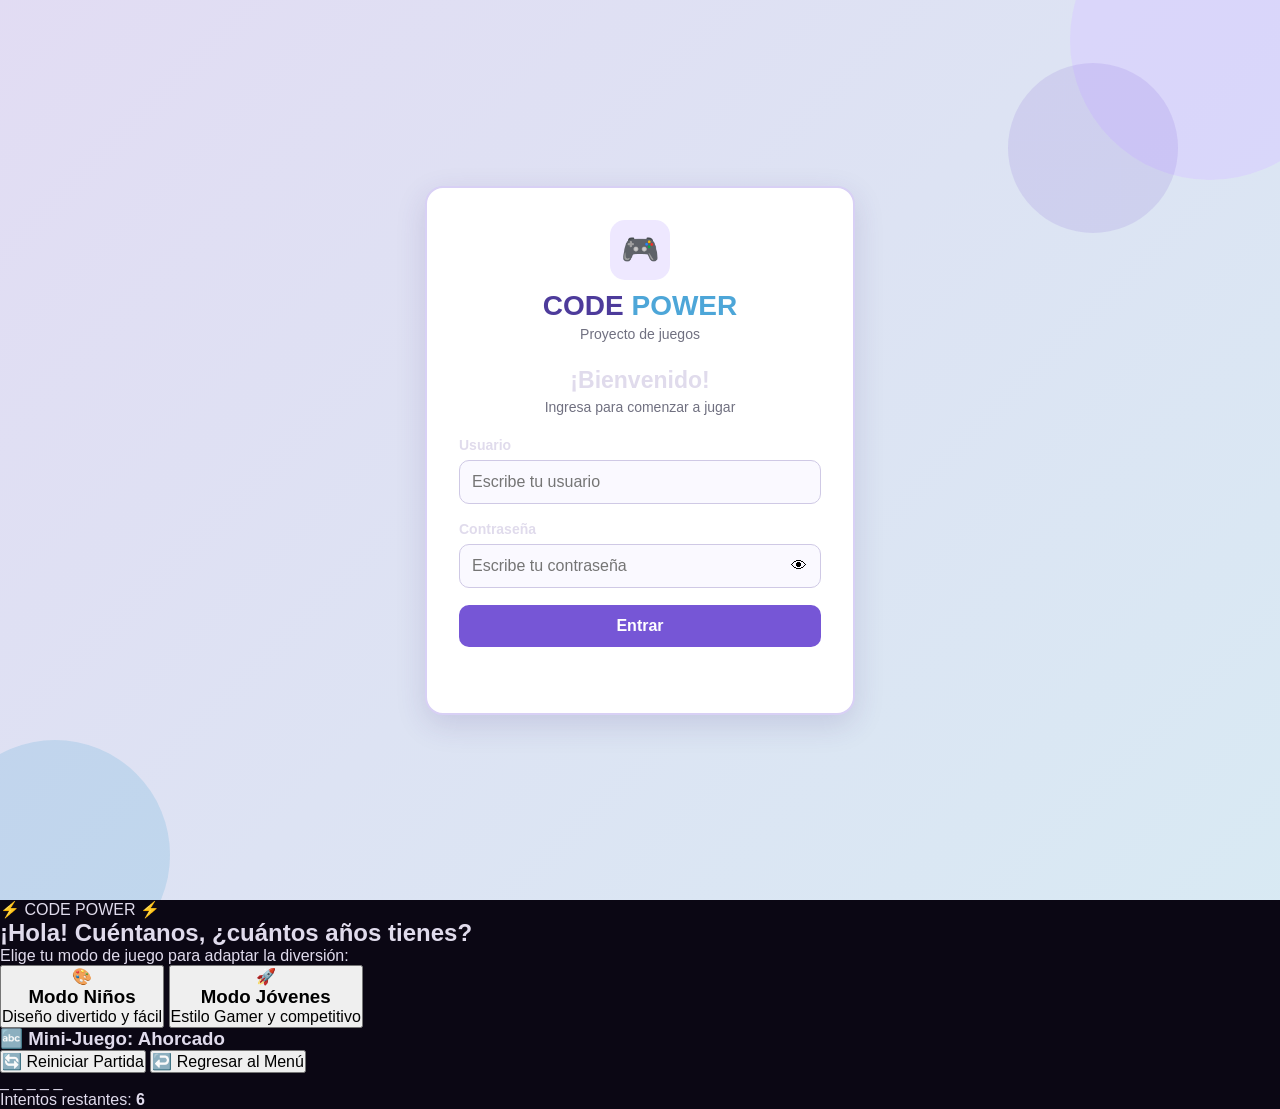
==== commit 7c526deb: "Update title and restructure HTML layout" ====
--- a/index.html
+++ b/index.html
@@ -531,181 +531,152 @@
 <head>
     <meta charset="UTF-8">
     <meta name="viewport" content="width=device-width, initial-scale=1.0">
-    <title>CODE POWER ✨ Consola Arcade Real</title>
+    <title>CODE POWER ✨ Zona Gamer Interactiva</title>
     <link rel="stylesheet" href="style.css">
 </head>
 <body>
 
-    <!-- MENÚ PRINCIPAL DE LA CONSOLA -->
-    <div id="contenedor-consola" class="consola-visible">
+    <!-- VENTANA 1: SELECCIÓN DE EDAD (Aparece al inicio) -->
+    <div id="ventana-edad" class="modal-bienvenida">
+        <div class="tarjeta-bienvenida antialiased">
+            <div class="header-animado">⚡ CODE POWER ⚡</div>
+            <h2>¡Hola! Cuéntanos, ¿cuántos años tienes?</h2>
+            <p>Elige tu modo de juego para adaptar la diversión:</p>
+            
+            <div class="contenedor-modos">
+                <button id="modo-ninos" class="btn-modo ninos">
+                    <span class="avatar-modo">🎨</span>
+                    <h3>Modo Niños</h3>
+                    <p>Diseño divertido y fácil</p>
+                </button>
+                <button id="modo-jovenes" class="btn-modo jovenes">
+                    <span class="avatar-modo">🚀</span>
+                    <h3>Modo Jóvenes</h3>
+                    <p>Estilo Gamer y competitivo</p>
+                </button>
+            </div>
+        </div>
+    </div>
+
+    <!-- CONTENIDO GENERAL DE LA PLATAFORMA (Oculto al inicio) -->
+    <div id="interfaz-plataforma" class="oculto">
         
-        <header class="encabezado-gamer">
-            <div class="logo-gaming">⚡ CODE POWER ⚡</div>
-            <nav>
-                <button class="nav-btn activo" data-target="vista-arcade">🎮 Arcade</button>
-                <button class="nav-btn" data-target="vista-creditos">📚 Créditos</button>
+        <!-- Barra de Navegación Mecánica -->
+        <header class="encabezado-interactivo">
+            <div id="logo-dinamico" class="logo-power">💻 CODE POWER</div>
+            <nav class="menu-navegacion">
+                <button class="tab-link activo" data-target="seccion-juegos">🎮 Zona de Juegos</button>
+                <button class="tab-link" data-target="seccion-acerca">📚 Nuestro Proyecto</button>
+                <button id="btn-cambiar-modo" class="tab-link cambio-edad">🔄 Cambiar Edad</button>
             </nav>
         </header>
 
-        <main id="vista-arcade" class="seccion-consola container">
-            <div class="bienvenida-arcade">
-                <h1>¡Bienvenidos a la Zona Gamer Interactiva!</h1>
-                <p>Selecciona uno de nuestros juegos modificados para iniciar la experiencia en pantalla completa.</p>
-            </div>
-
-            <div class="grid-arcade">
-                <div class="arcade-card c-ahorcado">
-                    <div class="icono">🔤</div>
-                    <h3>Ahorcado Gráfico</h3>
-                    <p>Adivina la palabra en tiempo real antes de completar el personaje gráfico.</p>
-                    <button class="btn-lanzar" data-juego="juego-ahorcado">Iniciar Juego</button>
-                </div>
-                <div class="arcade-card c-adivina">
-                    <div class="icono">🔢</div>
-                    <h3>Adivina con Pistas</h3>
-                    <p>Analiza los datos y pistas secretas automáticas antes de arriesgar tu número.</p>
-                    <button class="btn-lanzar" data-juego="juego-adivina">Iniciar Juego</button>
-                </div>
-                <div class="arcade-card c-tictac">
-                    <div class="icono">❌</div>
-                    <h3>Tic Tac Toe Inteligente</h3>
-                    <p>Compite contra la computadora en solitario o reta a un compañero local.</p>
-                    <button class="btn-lanzar" data-juego="juego-tictac">Iniciar Juego</button>
-                </div>
-                <div class="arcade-card c-memoria">
-                    <div class="icono">🧠</div>
-                    <h3>Memoria Gigante 3D</h3>
-                    <p>Tablero modular con efectos de rotación e imágenes tridimensionales adaptadas.</p>
-                    <button class="btn-lanzar" data-juego="juego-memoria">Iniciar Juego</button>
-                </div>
-                <div class="arcade-card c-buscamina">
-                    <div class="icono">💣</div>
-                    <h3>Buscaminas Explosivo</h3>
-                    <p>Sobrevive a las explosiones continuas y limpia la cuadrícula de peligro.</p>
-                    <button class="btn-lanzar" data-juego="juego-buscamina">Iniciar Juego</button>
-                </div>
+        <!-- SECCIÓN: PLATAFORMA DE JUEGOS -->
+        <main id="seccion-juegos" class="vista-seccion container">
+            <div class="intro-juegos">
+                <h1 id="titulo-bienvenida">¡A jugar y aprender!</h1>
+                <p id="sub-bienvenida">Selecciona tu reto favorito del menú interactivo.</p>
+            </div>
+
+            <div class="grid-juegos-animados">
+                
+                <!-- 1. AHORCADO (Mecánico/Modal interno) -->
+                <div class="card-juego-interactivo c-ahorcado">
+                    <div class="burbuja-icono">🔤</div>
+                    <h3>Ahorcado</h3>
+                    <p class="desc-kids oculto">¡Encuentra la palabra oculta antes de que se acaben los intentos y salva al personaje!</p>
+                    <p class="desc-teens">Descubre la palabra secreta mediante lógica y deducción de caracteres alfanuméricos.</p>
+                    <button id="btn-jugar-ahorcado" class="btn-accion-juego">¡Jugar Ahora! →</button>
+                </div>
+
+                <!-- 2. ADIVINA EL NÚMERO -->
+                <div class="card-juego-interactivo c-adivina">
+                    <div class="burbuja-icono">🔢</div>
+                    <h3>Adivina el Número</h3>
+                    <p class="desc-kids oculto">¡Adivina el número mágico oculto del 1 al 100! ¿Podrás lograrlo?</p>
+                    <p class="desc-teens">Descifra el valor escalar pseudoaleatorio en el rango de 1 a 100 en el menor número de iteraciones.</p>
+                    <a href="adivina-el-numero/index.html" class="btn-accion-juego text-center">¡Jugar Ahora! →</a>
+                </div>
+
+                <!-- 3. TIC TAC TOE -->
+                <div class="card-juego-interactivo c-tictac">
+                    <div class="burbuja-icono">❌</div>
+                    <h3>Tic Tac Toe</h3>
+                    <p class="desc-kids oculto">¡El clásico juego de tres en línea! Reta a tus amigos y gana.</p>
+                    <p class="desc-teens">Despliega tu estrategia matricial bidimensional para alinear tres vectores antes que tu contrincante.</p>
+                    <a href="tic-tac-toe/index.html" class="btn-accion-juego text-center">¡Jugar Ahora! →</a>
+                </div>
+
+                <!-- 4. MEMORIA -->
+                <div class="card-juego-interactivo c-memoria">
+                    <div class="burbuja-icono">🧠</div>
+                    <h3>Cartas de Memoria</h3>
+                    <p class="desc-kids oculto">¡Encuentra las parejas de frutas iguales dándole la vuelta a las cartas!</p>
+                    <p class="desc-teens">Maximiza tu retención cognitiva localizando los pares de datos idénticos en el tablero indexado.</p>
+                    <a href="memoria/index.html" class="btn-accion-juego text-center">¡Jugar Ahora! →</a>
+                </div>
+
+                <!-- 5. BUSCAMINAS -->
+                <div class="card-juego-interactivo c-buscamina">
+                    <div class="burbuja-icono">💣</div>
+                    <h3>Buscaminas</h3>
+                    <p class="desc-kids oculto">¡Cuidado con las bombas! Limpia el tablero pisando los bloques seguros.</p>
+                    <p class="desc-teens">Ejecuta un barrido lógico de campo minado barriendo celdas seguras mediante análisis numérico de proximidad.</p>
+                    <a href="buscaminas/index.html" class="btn-accion-juego text-center">¡Jugar Ahora! →</a>
+                </div>
+
             </div>
         </main>
 
-        <div id="vista-creditos" class="seccion-consola container oculto">
-            <div class="creditos-box">
-                <h2>📚 Nuestro Proyecto Escolar SENA</h2>
-                <div class="equipo-sena">
-                    <h3>⭐ Desarrolladoras Oficiales:</h3>
-                    <div class="lista-chicas">
-                        <div class="chica"><span>👩‍💻</span><h4>Yaniris Durán</h4></div>
-                        <div class="chica"><span>👩‍💻</span><h4>Daniela Murillo</h4></div>
-                        <div class="chica"><span>👩‍💻</span><h4>Sofia Montes</h4></div>
-                        <div class="chica"><span>👩‍💻</span><h4>Taliana Ortiz</h4></div>
-                        <div class="chica"><span>👩‍💻</span><h4>Lauren Oliveros</h4></div>
-                        <div class="chica"><span>👩‍💻</span><h4>Keyla Miranda</h4></div>
+        <!-- SECCIÓN: ACERCA DE + CRÉDITOS INTEGRANTES -->
+        <div id="seccion-acerca" class="vista-seccion container oculto">
+            <div class="panel-informacion-creativa">
+                <h2>📚 Acerca de Code Power</h2>
+                <p>Este ecosistema de software interactivo fue diseñado con fines pedagógicos y lúdicos.</p>
+                
+                <div class="caja-detalles">
+                    <h3>🎯 Misión Pedagógica</h3>
+                    <p>Fomentar el pensamiento lógico-matemático y la resolución de problemas lógicos mediante mecánicas de juego en HTML5, CSS3 y JavaScript moderno.</p>
+                </div>
+
+                <!-- Créditos Animados Especiales -->
+                <div class="seccion-creditos-equipo">
+                    <h3>⭐ Desarrollado con ❤️ por el Equipo:</h3>
+                    <div class="grid-integrantes">
+                        <div class="avatar-integrante"><span>👩‍💻</span><h4>Yaniris Durán</h4></div>
+                        <div class="avatar-integrante"><span>👩>💻</span><h4>Daniela Murillo</h4></div>
+                        <div class="avatar-integrante"><span>👩‍💻</span><h4>Sofia Montes</h4></div>
+                        <div class="avatar-integrante"><span>👩‍💻</span><h4>Taliana Ortiz</h4></div>
+                        <div class="avatar-integrante"><span>👩‍💻</span><h4>Lauren Oliveros</h4></div>
+                        <div class="avatar-integrante"><span>👩‍💻</span><h4>Keyla Miranda</h4></div>
                     </div>
                 </div>
             </div>
         </div>
 
-        <footer class="footer-consola">
-            <p>© 2026 Code Power | Proyecto Educativo Integrado</p>
+        <!-- Footer -->
+        <footer class="footer-interactivo">
+            <p>© 2026 Code Power | Proyecto Escolar SENA</p>
+            <p class="firmas">Yaniris • Daniela • Sofia • Taliana • Lauren • Keyla</p>
         </footer>
     </div>
 
-    <!-- PANTALLA COMPLETA GAMER (MODO ARCADE) -->
-    <div id="contenedor-arcade-pantalla" class="oculto">
-        
-        <div class="barra-escape-arcade">
-            <div id="selector-edad-interno" class="control-edad-inline">
-                <button id="set-ninos" class="btn-edad active">🎨 Modo Niños (Fácil)</button>
-                <button id="set-jovenes" class="btn-edad">🚀 Modo Jóvenes (Pro)</button>
-            </div>
-            <button id="btn-salir-arcade" class="btn-salir-global">↩️ Salir al Menú</button>
-        </div>
-
-        <div id="contenedor-juego-activo" class="pantalla-dinamica-juego">
-            
-            <!-- JUEGO 1: AHORCADO -->
-            <div id="juego-ahorcado" class="modulo-juego oculto">
-                <h2>🔤 Ahorcado Gráfico Dinámico</h2>
-                <div class="split-ahorcado">
-                    <div class="grafico-ahorcado">
-                        <div id="a-base" class="parte-a oculto">🪵</div>
-                        <div id="a-soga" class="parte-a oculto">🪘</div>
-                        <div id="a-cabeza" class="parte-a oculto">🥴</div>
-                        <div id="a-cuerpo" class="parte-a oculto">👕</div>
-                        <div id="a-brazos" class="parte-a oculto">🙌</div>
-                        <div id="a-piernas" class="parte-a oculto">🩳</div>
-                    </div>
-                    <div class="panel-letras">
-                        <div id="ahorcado-palabra" class="lineas-letras">_ _ _ _</div>
-                        <p>Vidas restantes: <strong id="ahorcado-intentos">6</strong></p>
-                        <div id="ahorcado-teclado" class="teclado-gamer"></div>
-                    </div>
-                </div>
-                <button id="reiniciar-ahorcado" class="btn-reset">🔄 Reiniciar Partida</button>
-            </div>
-
-            <!-- JUEGO 2: ADIVINA EL NÚMERO -->
-            <div id="juego-adivina" class="modulo-juego oculto">
-                <h2>🔢 Adivina el Número con Pistas</h2>
-                <div class="caja-pistas" id="pista-caja">💡 Pista Inicial: ¡Cargando datos!</div>
-                <div class="interaccion-adivina">
-                    <input type="number" id="adivina-input" placeholder="Escribe aquí">
-                    <button id="adivina-btn-comprobar" class="btn-comprobar-action">Comprobar</button>
-                </div>
-                <div class="controles-adivina-abajo">
-                    <p class="intentos-txt">Intentos: <strong id="adivina-intentos">0</strong></p>
-                    <button id="btn-revelar-magico" class="btn-ayuda-kids oculto">🎁 ¿Te rindes? ¡Ver Número!</button>
-                </div>
-                <button id="reiniciar-adivina" class="btn-reset">🔄 Reiniciar Partida</button>
-            </div>
-
-            <!-- JUEGO 3: TIC TAC TOE -->
-            <div id="juego-tictac" class="modulo-juego oculto">
-                <h2>❌ Tic Tac Toe Inteligente</h2>
-                <div class="setup-tictac">
-                    <button id="tictac-1p" class="btn-edad active">👤 vs Inteligencia Artificial</button>
-                    <button id="tictac-2p" class="btn-edad">👥 Modo 2 Jugadores</button>
-                </div>
-                <div id="tictac-tablero" class="tictac-grid">
-                    <div class="tictac-celda" data-idx="0"></div>
-                    <div class="tictac-celda" data-idx="1"></div>
-                    <div class="tictac-celda" data-idx="2"></div>
-                    <div class="tictac-celda" data-idx="3"></div>
-                    <div class="tictac-celda" data-idx="4"></div>
-                    <div class="tictac-celda" data-idx="5"></div>
-                    <div class="tictac-celda" data-idx="6"></div>
-                    <div class="tictac-celda" data-idx="7"></div>
-                    <div class="tictac-celda" data-idx="8"></div>
-                </div>
-                <button id="reiniciar-tictac" class="btn-reset">🔄 Reiniciar Partida</button>
-            </div>
-
-            <!-- JUEGO 4: MEMORIA GIGANTE -->
-            <div id="juego-memoria" class="modulo-juego oculto">
-                <h2>🧠 Memoria 3D Animada</h2>
-                <p class="movs-p">Movimientos: <strong id="memoria-movimientos">0</strong></p>
-                <div id="memoria-tablero" class="memoria-grid-gigante"></div>
-                <button id="reiniciar-memoria" class="btn-reset">🔄 Reiniciar Partida</button>
-            </div>
-
-            <!-- JUEGO 5: BUSCAMINAS -->
-            <div id="juego-buscamina" class="modulo-juego oculto">
-                <h2>💣 Buscaminas con Explosiones</h2>
-                <div class="stats-buscamina">
-                    <span>Tiempo: <strong id="mines-time">0</strong>s</span>
-                    <span>Bombas Explotadas: <strong id="mines-fallos" style="color: #ff477e;">0</strong></span>
-                </div>
-                <div id="mines-tablero" class="mines-grid-dinamica"></div>
-                <button id="reiniciar-buscamina" class="btn-reset">🔄 Reiniciar Partida</button>
-            </div>
-
-        </div>
-        
-        <!-- VENTANA DE RESULTADOS (CONFETI VISUAL) -->
-        <div id="feedback-pantalla" class="feedback-overlay oculto">
-            <div class="feedback-contenido animate-pop">
-                <h1 id="feedback-titulo">🎉 ¡SÚPER GANASTE! 🎉</h1>
-                <p id="feedback-sub">¡Eres el mejor jugador del equipo!</p>
-                <button id="btn-cerrar-feedback" class="btn-reset">¡Jugar de Nuevo!</button>
+    <!-- VENTANA MODAL DINÁMICA: JUEGO DEL AHORCADO -->
+    <div id="ventana-modal-ahorcado" class="capa-modal-juego">
+        <div class="contenedor-interno-juego">
+            <div class="barra-superior-modal">
+                <h3>🔤 Mini-Juego: Ahorcado</h3>
+                <div class="controles-modal-directos">
+                    <button id="btn-reiniciar-ahorcado-rapido" class="btn-control-top reiniciar">🔄 Reiniciar Partida</button>
+                    <button id="btn-cerrar-ahorcado-modal" class="btn-control-top salir">↩️ Regresar al Menú</button>
+                </div>
+            </div>
+
+            <div class="area-juego-ahorcado">
+                <div id="contenedor-palabra-secreta" class="letras-guiones">_ _ _ _ _</div>
+                <div class="contador-fallos">Intentos restantes: <strong id="marcador-intentos-ahorcado">6</strong></div>
+                <p id="mensaje-resultado-ahorcado" class="alertas-juego"></p>
+                <div id="letras-teclado-virtual" class="teclado-pantalla"></div>
             </div>
         </div>
     </div>
--- a/style.css
+++ b/style.css
@@ -1706,224 +1706,157 @@
 
 
 
+
 * {
     margin: 0;
     padding: 0;
     box-sizing: border-box;
-    font-family: 'Montserrat', 'Segoe UI', sans-serif;
-    transition: background 0.4s, color 0.4s, transform 0.2s;
+    font-family: 'Segoe UI', Roboto, sans-serif;
+    transition: background 0.3s, border-color 0.3s, transform 0.2s;
 }
 
 body {
-    background: #f7f0ff;
-    color: #2b1d3d;
+    background: #0b0714;
+    color: #e0dbec;
     min-height: 100vh;
     overflow-x: hidden;
 }
 
-.oculto {
-    display: none !important;
-}
-
-/* VENTANA MODAL SELECCIÓN EDAD */
-.modal-bienvenida {
-    position: fixed;
-    top: 0;
-    left: 0;
-    width: 100vw;
-    height: 100vh;
-    background: rgba(43, 29, 61, 0.85);
-    display: flex;
-    justify-content: center;
-    align-items: center;
-    z-index: 1000;
-}
-
-.tarjeta-bienvenida {
-    background: white;
-    padding: 40px 30px;
-    border-radius: 30px;
-    text-align: center;
-    max-width: 600px;
-    width: 90%;
-    box-shadow: 0 15px 45px rgba(0,0,0,0.3);
-}
-
-.header-animado {
-    font-size: 32px;
-    font-weight: 900;
-    color: #7b2cbf;
-    margin-bottom: 15px;
-    animation: pulso 2s infinite;
-}
-
-.contenedor-modos {
-    display: flex;
-    gap: 20px;
-    margin-top: 30px;
-}
-
-.btn-modo {
-    flex: 1;
-    padding: 25px 15px;
-    border: 3px solid transparent;
-    border-radius: 20px;
-    cursor: pointer;
-    background: #f9f6fc;
-}
-
-.btn-modo.ninos { border-color: #ffb703; }
-.btn-modo.ninos:hover { background: #ffe6a7; transform: scale(1.05); }
-.btn-modo.jovenes { border-color: #219ebc; }
-.btn-modo.jovenes:hover { background: #bde0fe; transform: scale(1.05); }
-
-.avatar-modo { font-size: 50px; display: block; margin-bottom: 10px; }
-
-/* ENTORNO ADAPTATIVO: MODO NIÑOS (Divertido, Pastel, Redondo) */
-body.entorno-ninos {
-    background: #fff9e6;
-}
-body.entorno-ninos .card-juego-interactivo {
-    background: white;
-    border-radius: 35px;
-    border: 4px solid #ffb703;
-}
-body.entorno-ninos .btn-accion-juego {
-    background: #ffb703;
-    color: #2b1d3d;
-    border-radius: 20px;
-}
-
-/* ENTORNO ADAPTATIVO: MODO JÓVENES (Gamer, Oscuro, Neón) */
-body.entorno-jovenes {
-    background: #120c1f;
-    color: #e0dbec;
-}
-body.entorno-jovenes .encabezado-interactivo,
-body.entorno-jovenes .card-juego-interactivo,
-body.entorno-jovenes .tarjeta-blanca,
-body.entorno-jovenes .panel-informacion-creativa {
-    background: #1d152e;
-    color: #e0dbec;
-    box-shadow: 0 8px 20px rgba(157, 78, 221, 0.2);
-}
-body.entorno-jovenes .btn-accion-juego,
-body.entorno-jovenes .btn-control-top.reiniciar {
-    background: #9d4edd;
-    color: white;
-}
-body.entorno-jovenes .tab-link.activo {
-    background: #3c1660;
-    color: #e0dbec;
-}
-
-/* ENCABEZADOS Y TABS */
-.encabezado-interactivo {
-    background: white;
-    padding: 15px 5%;
+.oculto { display: none !important; }
+
+/* MENÚ GAMER PRINCIPAL */
+.encabezado-gamer {
+    background: #140d24;
+    padding: 20px 5%;
     display: flex;
     justify-content: space-between;
     align-items: center;
-    box-shadow: 0 4px 15px rgba(0,0,0,0.05);
-}
-
-.logo-power { font-weight: 900; font-size: 24px; color: #7b2cbf; }
-
-.menu-navegacion { display: flex; gap: 10px; }
-
-.tab-link {
-    background: none;
-    border: none;
-    padding: 10px 18px;
-    font-weight: bold;
-    cursor: pointer;
-    border-radius: 12px;
-    color: #555;
-}
-.tab-link.activo, .tab-link:hover {
-    background: #e9dbff;
-    color: #7b2cbf;
-}
-.tab-link.cambio-edad { background: #ffe5ec; color: #ff0054; }
-
-/* SECCIONES Y CONTENEDORES */
-.container { max-width: 1100px; margin: auto; padding: 40px 20px; }
-.intro-juegos { text-align: center; margin-bottom: 40px; }
-
-.grid-juegos-animados {
-    display: grid;
-    grid-template-columns: repeat(auto-fit, minmax(280px, 1fr));
-    gap: 30px;
-}
-
-.card-juego-interactivo {
-    background: white;
-    padding: 35px 25px;
-    border-radius: 20px;
-    text-align: center;
-    box-shadow: 0 8px 20px rgba(0,0,0,0.04);
-    display: flex;
-    flex-direction: column;
-    justify-content: space-between;
-}
-.card-juego-interactivo:hover { transform: translateY(-8px); }
-
-.burbuja-icono {
-    font-size: 45px; width: 80px; height: 80px; background: #f3ebff;
-    border-radius: 50%; display: flex; justify-content: center;
-    align-items: center; margin: 0 auto 20px;
-}
-
-.btn-accion-juego {
-    display: block; width: 100%; border: none; padding: 12px;
-    font-weight: bold; font-size: 16px; border-radius: 12px;
-    cursor: pointer; text-decoration: none; margin-top: 20px;
-    background: #7b2cbf; color: white; text-align: center;
-}
-
-/* SECCIÓN INTEGRANTES (Súper Visual) */
-.panel-informacion-creativa { background: white; padding: 40px; border-radius: 24px; text-align: center; }
-.grid-integrantes {
-    display: grid; grid-template-columns: repeat(auto-fit, minmax(140px, 1fr));
-    gap: 20px; margin-top: 30px;
-}
-.avatar-integrante {
-    background: #fdfbfb; padding: 20px; border-radius: 18px;
-    box-shadow: 0 4px 10px rgba(0,0,0,0.03); border: 1px solid #eee;
-}
-.avatar-integrante span { font-size: 35px; display: block; margin-bottom: 5px; }
-
-/* MODAL MODERNO DEL AHORCADO */
-.capa-modal-juego {
-    position: fixed; top:0; left:0; width:100%; height:100%;
-    background: rgba(0,0,0,0.7); z-index: 2000;
-    display: none; justify-content: center; align-items: center;
-}
-.contenedor-interno-juego {
-    background: white; padding: 30px; border-radius: 25px;
-    max-width: 550px; width: 95%; box-shadow: 0 10px 40px rgba(0,0,0,0.4);
-}
-.barra-superior-modal {
-    display: flex; justify-content: space-between; align-items: center;
-    border-bottom: 2px solid #eee; padding-bottom: 15px; margin-bottom: 20px;
-}
-.controles-modal-directos { display: flex; gap: 8px; }
-.btn-control-top {
-    border: none; padding: 8px 12px; border-radius: 8px; font-weight: bold; cursor: pointer;
-}
-.btn-control-top.reiniciar { background: #2a9d8f; color: white; }
-.btn-control-top.salir { background: #e63946; color: white; }
-
-.letras-guiones { font-size: 32px; letter-spacing: 6px; font-weight: bold; margin: 30px 0; color: #7b2cbf; }
-.teclado-pantalla { display: grid; grid-template-columns: repeat(7, 1fr); gap: 6px; }
-.teclado-pantalla button {
-    background: #f2ebff; border: none; padding: 12px 5px; font-weight: bold;
-    border-radius: 8px; cursor: pointer; color: #7b2cbf;
-}
-.teclado-pantalla button:disabled { background: #ddd; color: #aaa; cursor: not-allowed; }
-.alertas-juego { font-size: 20px; font-weight: bold; margin-bottom: 15px; min-height: 25px; }
-
-.footer-interactivo { background: #2b1d3d; color: white; text-align: center; padding: 30px; margin-top: 50px; }
-.firmas { color: #d8bbff; font-size: 14px; margin-top: 5px; font-weight: bold; }
-
-@keyframes pulso { 0% { transform: scale(1); } 50% { transform: scale(1.05); } 100% { transform: scale(1); } }
+    border-bottom: 4px solid #4a154b;
+}
+.logo-gaming { font-size: 28px; font-weight: 900; color: #cc5de8; letter-spacing: 2px; text-shadow: 0 0 10px rgba(204,93,232,0.5); }
+.nav-btn {
+    background: none; border: none; color: #a499b7; padding: 12px 24px;
+    font-size: 16px; font-weight: bold; cursor: pointer; border-radius: 10px;
+}
+.nav-btn.activo, .nav-btn:hover { background: #3c1660; color: white; }
+
+.container { max-width: 1200px; margin: auto; padding: 40px 20px; }
+.bienvenida-arcade { text-align: center; margin-bottom: 40px; }
+.bienvenida-arcade h1 { font-size: 38px; margin-bottom: 12px; color: #f72585; }
+
+.grid-arcade {
+    display: grid; grid-template-columns: repeat(auto-fit, minmax(240px, 1fr)); gap: 30px;
+}
+.arcade-card {
+    background: #191133; border-radius: 24px; padding: 35px 20px; text-align: center;
+    border: 3px solid #281a4f;
+}
+.arcade-card:hover { transform: translateY(-10px); border-color: #cc5de8; box-shadow: 0 12px 30px rgba(204,93,232,0.3); }
+.arcade-card .icono { font-size: 55px; margin-bottom: 15px; }
+.arcade-card h3 { margin-bottom: 12px; color: #4cc9f0; font-size: 22px; }
+.arcade-card p { font-size: 14px; color: #b0a6c0; line-height: 1.5; margin-bottom: 25px; }
+
+.btn-lanzar {
+    background: #7b2cbf; color: white; border: none; width: 100%; padding: 14px;
+    border-radius: 14px; font-weight: bold; cursor: pointer; font-size: 16px;
+}
+.btn-lanzar:hover { background: #9d4edd; }
+
+/* CRÉDITOS INTEGRANTES */
+.creditos-box { background: #191133; padding: 45px 30px; border-radius: 30px; text-align: center; }
+.lista-chicas { display: grid; grid-template-columns: repeat(auto-fit, minmax(160px, 1fr)); gap: 20px; margin-top: 35px; }
+.chica { background: #221747; padding: 25px 15px; border-radius: 18px; border: 2px solid #3c1660; }
+.chica span { font-size: 45px; display: block; margin-bottom: 12px; }
+.chica h4 { color: #f72585; }
+
+/* ENTORNO ARCADE DE PANTALLA COMPLETA */
+#contenedor-arcade-pantalla {
+    position: fixed; top: 0; left: 0; width: 100vw; height: 100vh;
+    background: #09050f; z-index: 5000; display: flex; flex-direction: column;
+}
+.barra-escape-arcade {
+    background: #140d24; padding: 15px 3%; display: flex; justify-content: space-between; align-items: center;
+    border-bottom: 3px solid #221747;
+}
+.btn-salir-global {
+    background: #f72585; color: white; border: none; padding: 12px 24px; border-radius: 12px; font-weight: bold; cursor: pointer; font-size: 15px;
+}
+.control-edad-inline { display: flex; gap: 8px; }
+.btn-edad {
+    background: #221747; border: none; color: #b0a6c0; padding: 10px 20px; border-radius: 8px; font-weight: bold; cursor: pointer;
+}
+.btn-edad.active { background: #7b2cbf; color: white; box-shadow: 0 0 10px #7b2cbf; }
+
+.pantalla-dinamica-juego {
+    flex: 1; padding: 30px; display: flex; justify-content: center; align-items: center; overflow-y: auto;
+}
+.modulo-juego { text-align: center; width: 100%; max-width: 850px; }
+.modulo-juego h2 { margin-bottom: 25px; color: #4cc9f0; font-size: 30px; }
+.btn-reset {
+    background: #2a9d8f; color: white; border: none; padding: 14px 30px; border-radius: 12px; font-weight: bold; cursor: pointer; font-size: 16px; margin-top: 25px;
+}
+
+/* 1. INTERFAZ: AHORCADO */
+.split-ahorcado { display: flex; gap: 50px; justify-content: center; align-items: center; margin: 30px 0; }
+.grafico-ahorcado {
+    width: 180px; height: 220px; border-left: 6px solid #cc5de8; border-bottom: 6px solid #cc5de8;
+    position: relative; display: flex; flex-direction: column; align-items: center; padding-top: 20px; gap: 5px;
+}
+.parte-a { font-size: 40px; line-height: 1; }
+.lineas-letras { font-size: 42px; letter-spacing: 10px; font-weight: bold; margin-bottom: 25px; color: #b5179e; }
+.teclado-gamer { display: grid; grid-template-columns: repeat(7, 1fr); gap: 8px; max-width: 500px; }
+.teclado-gamer button { background: #221747; border: none; color: white; padding: 12px 5px; font-weight: bold; border-radius: 8px; cursor: pointer; font-size: 16px; }
+.teclado-gamer button:disabled { background: #0e091f; color: #3d2f66; cursor: not-allowed; }
+
+/* 2. INTERFAZ: ADIVINA */
+.caja-pistas { background: #191133; border-left: 6px solid #ffb703; padding: 25px; font-size: 22px; border-radius: 14px; margin-bottom: 35px; font-weight: bold; color: #ffb703; }
+.interaccion-adivina { display: flex; gap: 15px; justify-content: center; max-width: 450px; margin: 0 auto 20px; }
+.interaccion-adivina input { padding: 15px; border-radius: 12px; border: 3px solid #7b2cbf; background: #221747; color: white; font-size: 24px; text-align: center; width: 60%; }
+.btn-comprobar-action { background: #9d4edd; color: white; border: none; padding: 0 25px; border-radius: 12px; font-weight: bold; cursor: pointer; font-size: 18px; }
+.controles-adivina-abajo { display: flex; justify-content: center; align-items: center; gap: 20px; margin-top: 10px; }
+.btn-ayuda-kids { background: #ffb703; color: #0b0714; border: none; padding: 8px 15px; border-radius: 8px; font-weight: bold; cursor: pointer; }
+
+/* 3. INTERFAZ: TIC TAC TOE */
+.setup-tictac { display: flex; gap: 12px; justify-content: center; margin-bottom: 30px; }
+.tictac-grid { display: grid; grid-template-columns: repeat(3, 1fr); gap: 12px; max-width: 340px; margin: 0 auto; }
+.tictac-celda { background: #191133; border: 3px solid #3c1660; aspect-ratio: 1; border-radius: 20px; display: flex; justify-content: center; align-items: center; font-size: 55px; font-weight: bold; cursor: pointer; color: #4cc9f0; }
+.tictac-celda:hover { background: #221747; }
+
+/* 4. INTERFAZ: MEMORIA GIGANTE 3D */
+.memoria-grid-gigante { display: grid; gap: 15px; margin: 25px auto; perspective: 1000px; }
+.m-carta { aspect-ratio: 1; background: #7b2cbf; border-radius: 24px; display: flex; justify-content: center; align-items: center; font-size: 55px; cursor: pointer; transform-style: preserve-3d; transition: transform 0.4s; box-shadow: 0 6px 15px rgba(0,0,0,0.3); }
+.m-carta.flipped { transform: rotateY(180deg); background: white; color: black; }
+
+/* 5. INTERFAZ: BUSCAMINAS EXPLOSIVO */
+.stats-buscamina { display: flex; gap: 40px; justify-content: center; margin-bottom: 25px; font-size: 20px; }
+.mines-grid-dinamica { display: grid; gap: 6px; margin: 0 auto; }
+.m-celda { aspect-ratio: 1; background: #9d4edd; border-radius: 8px; display: flex; justify-content: center; align-items: center; font-weight: bold; font-size: 18px; cursor: pointer; color: white; }
+.m-celda.safe { background: white; color: #7b2cbf; cursor: default; }
+.m-celda.boom { background: #ff477e; animation: shake 0.3s ease-in-out; box-shadow: 0 0 15px #ff477e; }
+
+/* IMPACTO DE EXPLOSIÓN */
+@keyframes shake {
+    0%, 100% { transform: translateX(0); }
+    25% { transform: translateX(-8px) rotate(-4deg); }
+    75% { transform: translateX(8px) rotate(4deg); }
+}
+
+/* OVERLAY MODAL RESULTADOS */
+.feedback-overlay { position: fixed; top:0; left:0; width:100vw; height:100vh; background: rgba(5, 3, 10, 0.95); z-index: 9999; display: flex; justify-content: center; align-items: center; }
+.feedback-contenido { background: #191133; padding: 50px 40px; border-radius: 35px; border: 4px solid #2a9d8f; text-align: center; max-width: 450px; width: 90%; }
+.feedback-contenido h1 { font-size: 36px; margin-bottom: 10px; }
+
+.footer-consola { text-align: center; padding: 25px; background: #140d24; margin-top: 50px; border-top: 2px solid #221747; color: #75698c; }
+
+/* ADAPTACIÓN INTEGRAL: MODO INFANTIL */
+body.kids-theme { background: #fffbe6; color: #2b1d3d; }
+body.kids-theme .encabezado-gamer, body.kids-theme .barra-escape-arcade { background: #ffd166; border-color: #ffb703; }
+body.kids-theme .arcade-card, body.kids-theme .chica, body.kids-theme .modulo-juego, body.kids-theme .tictac-celda, body.kids-theme .feedback-contenido { background: #ffffff; border-color: #ffb703; color: #2b1d3d; box-shadow: 0 8px 20px rgba(255,183,3,0.15); }
+body.kids-theme .m-carta:not(.flipped) { background: #ff9f1c; }
+body.kids-theme .btn-lanzar, body.kids-theme .btn-reset, body.kids-theme .m-celda:not(.safe):not(.boom), body.kids-theme .btn-comprobar-action { background: #ffb703; color: #2b1d3d; font-size: 18px; border-radius: 20px; }
+body.kids-theme .nav-btn.activo { background: #ffb703; color: #2b1d3d; }
+body.kids-theme .logo-gaming { color: #ff0054; text-shadow: none; }
+body.kids-theme .bienvenida-arcade h1, body.kids-theme .modulo-juego h2, body.kids-theme .arcade-card h3 { color: #ff0054; }
+body.kids-theme .caja-pistas { background: #fff3cd; border-color: #ffb703; color: #664d03; }
+body.kids-theme .interaccion-adivina input { background: white; color: #2b1d3d; border-color: #ffb703; }
+body.kids-theme .chica h4 { color: #ff0054; }
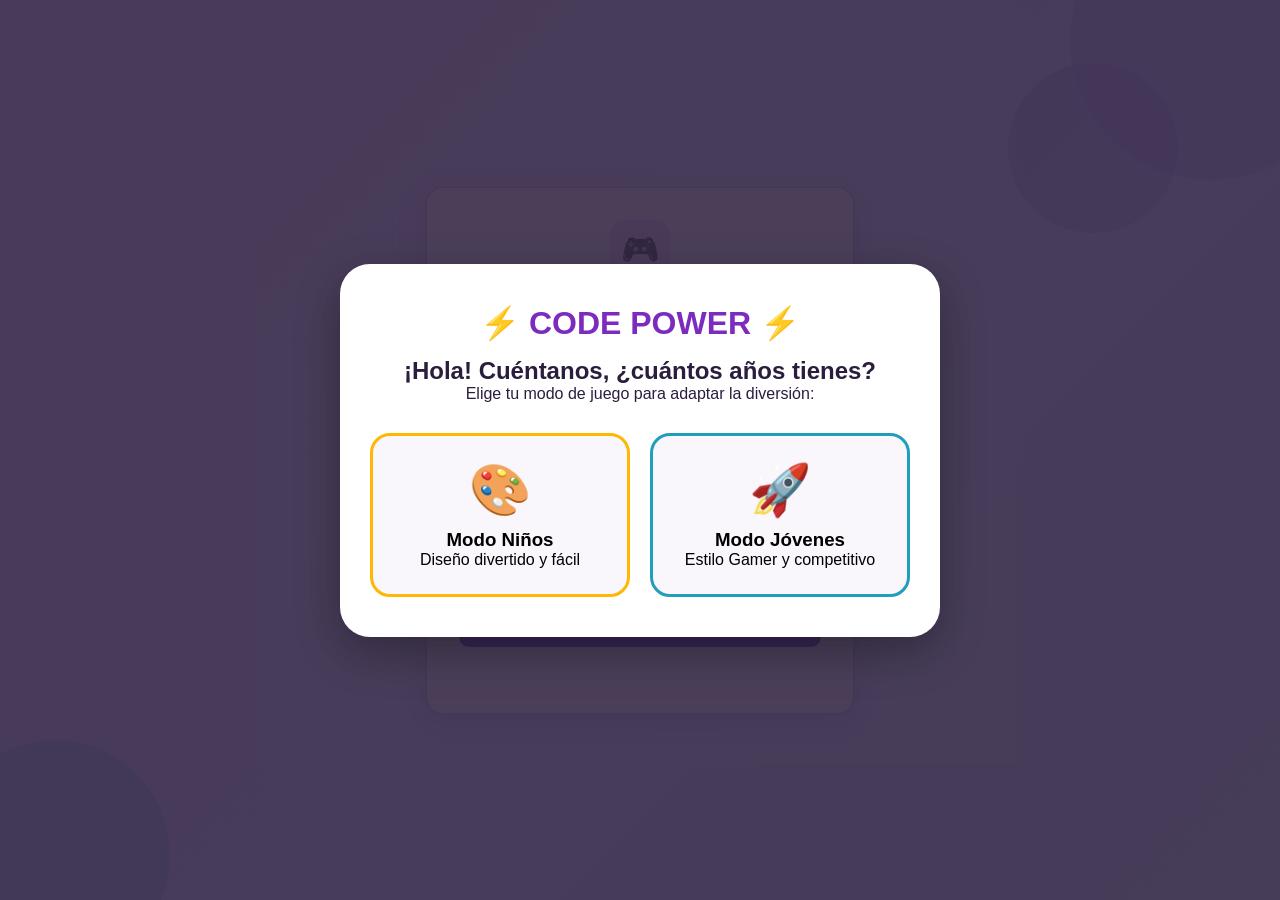
==== commit 41cd3b63: "Remove Hangman game modal from index.html Removed the dynamic modal for the Hangman game from the HT" ====
--- a/index.html
+++ b/index.html
@@ -7,7 +7,7 @@
     <title>Code Power | Juegos</title>
 
     <!-- Conexión con el diseño -->
-    <link rel="stylesheet" href="estilo.css">
+    <link rel="stylesheet" href="style.css">
 </head>
 
 <body>
@@ -661,25 +661,7 @@
         </footer>
     </div>
 
-    <!-- VENTANA MODAL DINÁMICA: JUEGO DEL AHORCADO -->
-    <div id="ventana-modal-ahorcado" class="capa-modal-juego">
-        <div class="contenedor-interno-juego">
-            <div class="barra-superior-modal">
-                <h3>🔤 Mini-Juego: Ahorcado</h3>
-                <div class="controles-modal-directos">
-                    <button id="btn-reiniciar-ahorcado-rapido" class="btn-control-top reiniciar">🔄 Reiniciar Partida</button>
-                    <button id="btn-cerrar-ahorcado-modal" class="btn-control-top salir">↩️ Regresar al Menú</button>
-                </div>
-            </div>
-
-            <div class="area-juego-ahorcado">
-                <div id="contenedor-palabra-secreta" class="letras-guiones">_ _ _ _ _</div>
-                <div class="contador-fallos">Intentos restantes: <strong id="marcador-intentos-ahorcado">6</strong></div>
-                <p id="mensaje-resultado-ahorcado" class="alertas-juego"></p>
-                <div id="letras-teclado-virtual" class="teclado-pantalla"></div>
-            </div>
-        </div>
-    </div>
+   
 
     <script src="script.js"></script>
 </body>
--- a/style.css
+++ b/style.css
@@ -1711,152 +1711,220 @@
     margin: 0;
     padding: 0;
     box-sizing: border-box;
-    font-family: 'Segoe UI', Roboto, sans-serif;
-    transition: background 0.3s, border-color 0.3s, transform 0.2s;
+    font-family: 'Montserrat', 'Segoe UI', sans-serif;
+    transition: background 0.4s, color 0.4s, transform 0.2s;
 }
 
 body {
-    background: #0b0714;
-    color: #e0dbec;
+    background: #f7f0ff;
+    color: #2b1d3d;
     min-height: 100vh;
     overflow-x: hidden;
 }
 
-.oculto { display: none !important; }
-
-/* MENÚ GAMER PRINCIPAL */
-.encabezado-gamer {
-    background: #140d24;
-    padding: 20px 5%;
+.oculto {
+    display: none !important;
+}
+
+/* VENTANA MODAL SELECCIÓN EDAD */
+.modal-bienvenida {
+    position: fixed;
+    top: 0;
+    left: 0;
+    width: 100vw;
+    height: 100vh;
+    background: rgba(43, 29, 61, 0.85);
+    display: flex;
+    justify-content: center;
+    align-items: center;
+    z-index: 1000;
+}
+
+.tarjeta-bienvenida {
+    background: white;
+    padding: 40px 30px;
+    border-radius: 30px;
+    text-align: center;
+    max-width: 600px;
+    width: 90%;
+    box-shadow: 0 15px 45px rgba(0,0,0,0.3);
+}
+
+.header-animado {
+    font-size: 32px;
+    font-weight: 900;
+    color: #7b2cbf;
+    margin-bottom: 15px;
+    animation: pulso 2s infinite;
+}
+
+.contenedor-modos {
+    display: flex;
+    gap: 20px;
+    margin-top: 30px;
+}
+
+.btn-modo {
+    flex: 1;
+    padding: 25px 15px;
+    border: 3px solid transparent;
+    border-radius: 20px;
+    cursor: pointer;
+    background: #f9f6fc;
+}
+
+.btn-modo.ninos { border-color: #ffb703; }
+.btn-modo.ninos:hover { background: #ffe6a7; transform: scale(1.05); }
+.btn-modo.jovenes { border-color: #219ebc; }
+.btn-modo.jovenes:hover { background: #bde0fe; transform: scale(1.05); }
+
+.avatar-modo { font-size: 50px; display: block; margin-bottom: 10px; }
+
+/* ENTORNO ADAPTATIVO: MODO NIÑOS (Divertido, Pastel, Redondo) */
+body.entorno-ninos {
+    background: #fff9e6;
+}
+body.entorno-ninos .card-juego-interactivo {
+    background: white;
+    border-radius: 35px;
+    border: 4px solid #ffb703;
+}
+body.entorno-ninos .btn-accion-juego {
+    background: #ffb703;
+    color: #2b1d3d;
+    border-radius: 20px;
+}
+
+/* ENTORNO ADAPTATIVO: MODO JÓVENES (Gamer, Oscuro, Neón) */
+body.entorno-jovenes {
+    background: #120c1f;
+    color: #e0dbec;
+}
+body.entorno-jovenes .encabezado-interactivo,
+body.entorno-jovenes .card-juego-interactivo,
+body.entorno-jovenes .tarjeta-blanca,
+body.entorno-jovenes .panel-informacion-creativa {
+    background: #1d152e;
+    color: #e0dbec;
+    box-shadow: 0 8px 20px rgba(157, 78, 221, 0.2);
+}
+body.entorno-jovenes .btn-accion-juego,
+body.entorno-jovenes .btn-control-top.reiniciar {
+    background: #9d4edd;
+    color: white;
+}
+body.entorno-jovenes .tab-link.activo {
+    background: #3c1660;
+    color: #e0dbec;
+}
+
+/* ENCABEZADOS Y TABS */
+.encabezado-interactivo {
+    background: white;
+    padding: 15px 5%;
     display: flex;
     justify-content: space-between;
     align-items: center;
-    border-bottom: 4px solid #4a154b;
-}
-.logo-gaming { font-size: 28px; font-weight: 900; color: #cc5de8; letter-spacing: 2px; text-shadow: 0 0 10px rgba(204,93,232,0.5); }
-.nav-btn {
-    background: none; border: none; color: #a499b7; padding: 12px 24px;
-    font-size: 16px; font-weight: bold; cursor: pointer; border-radius: 10px;
-}
-.nav-btn.activo, .nav-btn:hover { background: #3c1660; color: white; }
-
-.container { max-width: 1200px; margin: auto; padding: 40px 20px; }
-.bienvenida-arcade { text-align: center; margin-bottom: 40px; }
-.bienvenida-arcade h1 { font-size: 38px; margin-bottom: 12px; color: #f72585; }
-
-.grid-arcade {
-    display: grid; grid-template-columns: repeat(auto-fit, minmax(240px, 1fr)); gap: 30px;
-}
-.arcade-card {
-    background: #191133; border-radius: 24px; padding: 35px 20px; text-align: center;
-    border: 3px solid #281a4f;
-}
-.arcade-card:hover { transform: translateY(-10px); border-color: #cc5de8; box-shadow: 0 12px 30px rgba(204,93,232,0.3); }
-.arcade-card .icono { font-size: 55px; margin-bottom: 15px; }
-.arcade-card h3 { margin-bottom: 12px; color: #4cc9f0; font-size: 22px; }
-.arcade-card p { font-size: 14px; color: #b0a6c0; line-height: 1.5; margin-bottom: 25px; }
-
-.btn-lanzar {
-    background: #7b2cbf; color: white; border: none; width: 100%; padding: 14px;
-    border-radius: 14px; font-weight: bold; cursor: pointer; font-size: 16px;
-}
-.btn-lanzar:hover { background: #9d4edd; }
-
-/* CRÉDITOS INTEGRANTES */
-.creditos-box { background: #191133; padding: 45px 30px; border-radius: 30px; text-align: center; }
-.lista-chicas { display: grid; grid-template-columns: repeat(auto-fit, minmax(160px, 1fr)); gap: 20px; margin-top: 35px; }
-.chica { background: #221747; padding: 25px 15px; border-radius: 18px; border: 2px solid #3c1660; }
-.chica span { font-size: 45px; display: block; margin-bottom: 12px; }
-.chica h4 { color: #f72585; }
-
-/* ENTORNO ARCADE DE PANTALLA COMPLETA */
-#contenedor-arcade-pantalla {
-    position: fixed; top: 0; left: 0; width: 100vw; height: 100vh;
-    background: #09050f; z-index: 5000; display: flex; flex-direction: column;
-}
-.barra-escape-arcade {
-    background: #140d24; padding: 15px 3%; display: flex; justify-content: space-between; align-items: center;
-    border-bottom: 3px solid #221747;
-}
-.btn-salir-global {
-    background: #f72585; color: white; border: none; padding: 12px 24px; border-radius: 12px; font-weight: bold; cursor: pointer; font-size: 15px;
-}
-.control-edad-inline { display: flex; gap: 8px; }
-.btn-edad {
-    background: #221747; border: none; color: #b0a6c0; padding: 10px 20px; border-radius: 8px; font-weight: bold; cursor: pointer;
-}
-.btn-edad.active { background: #7b2cbf; color: white; box-shadow: 0 0 10px #7b2cbf; }
-
-.pantalla-dinamica-juego {
-    flex: 1; padding: 30px; display: flex; justify-content: center; align-items: center; overflow-y: auto;
-}
-.modulo-juego { text-align: center; width: 100%; max-width: 850px; }
-.modulo-juego h2 { margin-bottom: 25px; color: #4cc9f0; font-size: 30px; }
-.btn-reset {
-    background: #2a9d8f; color: white; border: none; padding: 14px 30px; border-radius: 12px; font-weight: bold; cursor: pointer; font-size: 16px; margin-top: 25px;
-}
-
-/* 1. INTERFAZ: AHORCADO */
-.split-ahorcado { display: flex; gap: 50px; justify-content: center; align-items: center; margin: 30px 0; }
-.grafico-ahorcado {
-    width: 180px; height: 220px; border-left: 6px solid #cc5de8; border-bottom: 6px solid #cc5de8;
-    position: relative; display: flex; flex-direction: column; align-items: center; padding-top: 20px; gap: 5px;
-}
-.parte-a { font-size: 40px; line-height: 1; }
-.lineas-letras { font-size: 42px; letter-spacing: 10px; font-weight: bold; margin-bottom: 25px; color: #b5179e; }
-.teclado-gamer { display: grid; grid-template-columns: repeat(7, 1fr); gap: 8px; max-width: 500px; }
-.teclado-gamer button { background: #221747; border: none; color: white; padding: 12px 5px; font-weight: bold; border-radius: 8px; cursor: pointer; font-size: 16px; }
-.teclado-gamer button:disabled { background: #0e091f; color: #3d2f66; cursor: not-allowed; }
-
-/* 2. INTERFAZ: ADIVINA */
-.caja-pistas { background: #191133; border-left: 6px solid #ffb703; padding: 25px; font-size: 22px; border-radius: 14px; margin-bottom: 35px; font-weight: bold; color: #ffb703; }
-.interaccion-adivina { display: flex; gap: 15px; justify-content: center; max-width: 450px; margin: 0 auto 20px; }
-.interaccion-adivina input { padding: 15px; border-radius: 12px; border: 3px solid #7b2cbf; background: #221747; color: white; font-size: 24px; text-align: center; width: 60%; }
-.btn-comprobar-action { background: #9d4edd; color: white; border: none; padding: 0 25px; border-radius: 12px; font-weight: bold; cursor: pointer; font-size: 18px; }
-.controles-adivina-abajo { display: flex; justify-content: center; align-items: center; gap: 20px; margin-top: 10px; }
-.btn-ayuda-kids { background: #ffb703; color: #0b0714; border: none; padding: 8px 15px; border-radius: 8px; font-weight: bold; cursor: pointer; }
-
-/* 3. INTERFAZ: TIC TAC TOE */
-.setup-tictac { display: flex; gap: 12px; justify-content: center; margin-bottom: 30px; }
-.tictac-grid { display: grid; grid-template-columns: repeat(3, 1fr); gap: 12px; max-width: 340px; margin: 0 auto; }
-.tictac-celda { background: #191133; border: 3px solid #3c1660; aspect-ratio: 1; border-radius: 20px; display: flex; justify-content: center; align-items: center; font-size: 55px; font-weight: bold; cursor: pointer; color: #4cc9f0; }
-.tictac-celda:hover { background: #221747; }
-
-/* 4. INTERFAZ: MEMORIA GIGANTE 3D */
-.memoria-grid-gigante { display: grid; gap: 15px; margin: 25px auto; perspective: 1000px; }
-.m-carta { aspect-ratio: 1; background: #7b2cbf; border-radius: 24px; display: flex; justify-content: center; align-items: center; font-size: 55px; cursor: pointer; transform-style: preserve-3d; transition: transform 0.4s; box-shadow: 0 6px 15px rgba(0,0,0,0.3); }
-.m-carta.flipped { transform: rotateY(180deg); background: white; color: black; }
-
-/* 5. INTERFAZ: BUSCAMINAS EXPLOSIVO */
-.stats-buscamina { display: flex; gap: 40px; justify-content: center; margin-bottom: 25px; font-size: 20px; }
-.mines-grid-dinamica { display: grid; gap: 6px; margin: 0 auto; }
-.m-celda { aspect-ratio: 1; background: #9d4edd; border-radius: 8px; display: flex; justify-content: center; align-items: center; font-weight: bold; font-size: 18px; cursor: pointer; color: white; }
-.m-celda.safe { background: white; color: #7b2cbf; cursor: default; }
-.m-celda.boom { background: #ff477e; animation: shake 0.3s ease-in-out; box-shadow: 0 0 15px #ff477e; }
-
-/* IMPACTO DE EXPLOSIÓN */
-@keyframes shake {
-    0%, 100% { transform: translateX(0); }
-    25% { transform: translateX(-8px) rotate(-4deg); }
-    75% { transform: translateX(8px) rotate(4deg); }
-}
-
-/* OVERLAY MODAL RESULTADOS */
-.feedback-overlay { position: fixed; top:0; left:0; width:100vw; height:100vh; background: rgba(5, 3, 10, 0.95); z-index: 9999; display: flex; justify-content: center; align-items: center; }
-.feedback-contenido { background: #191133; padding: 50px 40px; border-radius: 35px; border: 4px solid #2a9d8f; text-align: center; max-width: 450px; width: 90%; }
-.feedback-contenido h1 { font-size: 36px; margin-bottom: 10px; }
-
-.footer-consola { text-align: center; padding: 25px; background: #140d24; margin-top: 50px; border-top: 2px solid #221747; color: #75698c; }
-
-/* ADAPTACIÓN INTEGRAL: MODO INFANTIL */
-body.kids-theme { background: #fffbe6; color: #2b1d3d; }
-body.kids-theme .encabezado-gamer, body.kids-theme .barra-escape-arcade { background: #ffd166; border-color: #ffb703; }
-body.kids-theme .arcade-card, body.kids-theme .chica, body.kids-theme .modulo-juego, body.kids-theme .tictac-celda, body.kids-theme .feedback-contenido { background: #ffffff; border-color: #ffb703; color: #2b1d3d; box-shadow: 0 8px 20px rgba(255,183,3,0.15); }
-body.kids-theme .m-carta:not(.flipped) { background: #ff9f1c; }
-body.kids-theme .btn-lanzar, body.kids-theme .btn-reset, body.kids-theme .m-celda:not(.safe):not(.boom), body.kids-theme .btn-comprobar-action { background: #ffb703; color: #2b1d3d; font-size: 18px; border-radius: 20px; }
-body.kids-theme .nav-btn.activo { background: #ffb703; color: #2b1d3d; }
-body.kids-theme .logo-gaming { color: #ff0054; text-shadow: none; }
-body.kids-theme .bienvenida-arcade h1, body.kids-theme .modulo-juego h2, body.kids-theme .arcade-card h3 { color: #ff0054; }
-body.kids-theme .caja-pistas { background: #fff3cd; border-color: #ffb703; color: #664d03; }
-body.kids-theme .interaccion-adivina input { background: white; color: #2b1d3d; border-color: #ffb703; }
-body.kids-theme .chica h4 { color: #ff0054; }
+    box-shadow: 0 4px 15px rgba(0,0,0,0.05);
+}
+
+.logo-power { font-weight: 900; font-size: 24px; color: #7b2cbf; }
+
+.menu-navegacion { display: flex; gap: 10px; }
+
+.tab-link {
+    background: none;
+    border: none;
+    padding: 10px 18px;
+    font-weight: bold;
+    cursor: pointer;
+    border-radius: 12px;
+    color: #555;
+}
+.tab-link.activo, .tab-link:hover {
+    background: #e9dbff;
+    color: #7b2cbf;
+}
+.tab-link.cambio-edad { background: #ffe5ec; color: #ff0054; }
+
+/* SECCIONES Y CONTENEDORES */
+.container { max-width: 1100px; margin: auto; padding: 40px 20px; }
+.intro-juegos { text-align: center; margin-bottom: 40px; }
+
+.grid-juegos-animados {
+    display: grid;
+    grid-template-columns: repeat(auto-fit, minmax(280px, 1fr));
+    gap: 30px;
+}
+
+.card-juego-interactivo {
+    background: white;
+    padding: 35px 25px;
+    border-radius: 20px;
+    text-align: center;
+    box-shadow: 0 8px 20px rgba(0,0,0,0.04);
+    display: flex;
+    flex-direction: column;
+    justify-content: space-between;
+}
+.card-juego-interactivo:hover { transform: translateY(-8px); }
+
+.burbuja-icono {
+    font-size: 45px; width: 80px; height: 80px; background: #f3ebff;
+    border-radius: 50%; display: flex; justify-content: center;
+    align-items: center; margin: 0 auto 20px;
+}
+
+.btn-accion-juego {
+    display: block; width: 100%; border: none; padding: 12px;
+    font-weight: bold; font-size: 16px; border-radius: 12px;
+    cursor: pointer; text-decoration: none; margin-top: 20px;
+    background: #7b2cbf; color: white; text-align: center;
+}
+
+/* SECCIÓN INTEGRANTES (Súper Visual) */
+.panel-informacion-creativa { background: white; padding: 40px; border-radius: 24px; text-align: center; }
+.grid-integrantes {
+    display: grid; grid-template-columns: repeat(auto-fit, minmax(140px, 1fr));
+    gap: 20px; margin-top: 30px;
+}
+.avatar-integrante {
+    background: #fdfbfb; padding: 20px; border-radius: 18px;
+    box-shadow: 0 4px 10px rgba(0,0,0,0.03); border: 1px solid #eee;
+}
+.avatar-integrante span { font-size: 35px; display: block; margin-bottom: 5px; }
+
+/* MODAL MODERNO DEL AHORCADO */
+.capa-modal-juego {
+    position: fixed; top:0; left:0; width:100%; height:100%;
+    background: rgba(0,0,0,0.7); z-index: 2000;
+    display: none; justify-content: center; align-items: center;
+}
+.contenedor-interno-juego {
+    background: white; padding: 30px; border-radius: 25px;
+    max-width: 550px; width: 95%; box-shadow: 0 10px 40px rgba(0,0,0,0.4);
+}
+.barra-superior-modal {
+    display: flex; justify-content: space-between; align-items: center;
+    border-bottom: 2px solid #eee; padding-bottom: 15px; margin-bottom: 20px;
+}
+.controles-modal-directos { display: flex; gap: 8px; }
+.btn-control-top {
+    border: none; padding: 8px 12px; border-radius: 8px; font-weight: bold; cursor: pointer;
+}
+.btn-control-top.reiniciar { background: #2a9d8f; color: white; }
+.btn-control-top.salir { background: #e63946; color: white; }
+
+.letras-guiones { font-size: 32px; letter-spacing: 6px; font-weight: bold; margin: 30px 0; color: #7b2cbf; }
+.teclado-pantalla { display: grid; grid-template-columns: repeat(7, 1fr); gap: 6px; }
+.teclado-pantalla button {
+    background: #f2ebff; border: none; padding: 12px 5px; font-weight: bold;
+    border-radius: 8px; cursor: pointer; color: #7b2cbf;
+}
+.teclado-pantalla button:disabled { background: #ddd; color: #aaa; cursor: not-allowed; }
+.alertas-juego { font-size: 20px; font-weight: bold; margin-bottom: 15px; min-height: 25px; }
+
+.footer-interactivo { background: #2b1d3d; color: white; text-align: center; padding: 30px; margin-top: 50px; }
+.firmas { color: #d8bbff; font-size: 14px; margin-top: 5px; font-weight: bold; }
+
+@keyframes pulso { 0% { transform: scale(1); } 50% { transform: scale(1.05); } 100% { transform: scale(1); } }
--- a/style.css
+++ b/style.css
@@ -1711,152 +1711,220 @@
     margin: 0;
     padding: 0;
     box-sizing: border-box;
-    font-family: 'Segoe UI', Roboto, sans-serif;
-    transition: background 0.3s, border-color 0.3s, transform 0.2s;
+    font-family: 'Montserrat', 'Segoe UI', sans-serif;
+    transition: background 0.4s, color 0.4s, transform 0.2s;
 }
 
 body {
-    background: #0b0714;
-    color: #e0dbec;
+    background: #f7f0ff;
+    color: #2b1d3d;
     min-height: 100vh;
     overflow-x: hidden;
 }
 
-.oculto { display: none !important; }
-
-/* MENÚ GAMER PRINCIPAL */
-.encabezado-gamer {
-    background: #140d24;
-    padding: 20px 5%;
+.oculto {
+    display: none !important;
+}
+
+/* VENTANA MODAL SELECCIÓN EDAD */
+.modal-bienvenida {
+    position: fixed;
+    top: 0;
+    left: 0;
+    width: 100vw;
+    height: 100vh;
+    background: rgba(43, 29, 61, 0.85);
+    display: flex;
+    justify-content: center;
+    align-items: center;
+    z-index: 1000;
+}
+
+.tarjeta-bienvenida {
+    background: white;
+    padding: 40px 30px;
+    border-radius: 30px;
+    text-align: center;
+    max-width: 600px;
+    width: 90%;
+    box-shadow: 0 15px 45px rgba(0,0,0,0.3);
+}
+
+.header-animado {
+    font-size: 32px;
+    font-weight: 900;
+    color: #7b2cbf;
+    margin-bottom: 15px;
+    animation: pulso 2s infinite;
+}
+
+.contenedor-modos {
+    display: flex;
+    gap: 20px;
+    margin-top: 30px;
+}
+
+.btn-modo {
+    flex: 1;
+    padding: 25px 15px;
+    border: 3px solid transparent;
+    border-radius: 20px;
+    cursor: pointer;
+    background: #f9f6fc;
+}
+
+.btn-modo.ninos { border-color: #ffb703; }
+.btn-modo.ninos:hover { background: #ffe6a7; transform: scale(1.05); }
+.btn-modo.jovenes { border-color: #219ebc; }
+.btn-modo.jovenes:hover { background: #bde0fe; transform: scale(1.05); }
+
+.avatar-modo { font-size: 50px; display: block; margin-bottom: 10px; }
+
+/* ENTORNO ADAPTATIVO: MODO NIÑOS (Divertido, Pastel, Redondo) */
+body.entorno-ninos {
+    background: #fff9e6;
+}
+body.entorno-ninos .card-juego-interactivo {
+    background: white;
+    border-radius: 35px;
+    border: 4px solid #ffb703;
+}
+body.entorno-ninos .btn-accion-juego {
+    background: #ffb703;
+    color: #2b1d3d;
+    border-radius: 20px;
+}
+
+/* ENTORNO ADAPTATIVO: MODO JÓVENES (Gamer, Oscuro, Neón) */
+body.entorno-jovenes {
+    background: #120c1f;
+    color: #e0dbec;
+}
+body.entorno-jovenes .encabezado-interactivo,
+body.entorno-jovenes .card-juego-interactivo,
+body.entorno-jovenes .tarjeta-blanca,
+body.entorno-jovenes .panel-informacion-creativa {
+    background: #1d152e;
+    color: #e0dbec;
+    box-shadow: 0 8px 20px rgba(157, 78, 221, 0.2);
+}
+body.entorno-jovenes .btn-accion-juego,
+body.entorno-jovenes .btn-control-top.reiniciar {
+    background: #9d4edd;
+    color: white;
+}
+body.entorno-jovenes .tab-link.activo {
+    background: #3c1660;
+    color: #e0dbec;
+}
+
+/* ENCABEZADOS Y TABS */
+.encabezado-interactivo {
+    background: white;
+    padding: 15px 5%;
     display: flex;
     justify-content: space-between;
     align-items: center;
-    border-bottom: 4px solid #4a154b;
-}
-.logo-gaming { font-size: 28px; font-weight: 900; color: #cc5de8; letter-spacing: 2px; text-shadow: 0 0 10px rgba(204,93,232,0.5); }
-.nav-btn {
-    background: none; border: none; color: #a499b7; padding: 12px 24px;
-    font-size: 16px; font-weight: bold; cursor: pointer; border-radius: 10px;
-}
-.nav-btn.activo, .nav-btn:hover { background: #3c1660; color: white; }
-
-.container { max-width: 1200px; margin: auto; padding: 40px 20px; }
-.bienvenida-arcade { text-align: center; margin-bottom: 40px; }
-.bienvenida-arcade h1 { font-size: 38px; margin-bottom: 12px; color: #f72585; }
-
-.grid-arcade {
-    display: grid; grid-template-columns: repeat(auto-fit, minmax(240px, 1fr)); gap: 30px;
-}
-.arcade-card {
-    background: #191133; border-radius: 24px; padding: 35px 20px; text-align: center;
-    border: 3px solid #281a4f;
-}
-.arcade-card:hover { transform: translateY(-10px); border-color: #cc5de8; box-shadow: 0 12px 30px rgba(204,93,232,0.3); }
-.arcade-card .icono { font-size: 55px; margin-bottom: 15px; }
-.arcade-card h3 { margin-bottom: 12px; color: #4cc9f0; font-size: 22px; }
-.arcade-card p { font-size: 14px; color: #b0a6c0; line-height: 1.5; margin-bottom: 25px; }
-
-.btn-lanzar {
-    background: #7b2cbf; color: white; border: none; width: 100%; padding: 14px;
-    border-radius: 14px; font-weight: bold; cursor: pointer; font-size: 16px;
-}
-.btn-lanzar:hover { background: #9d4edd; }
-
-/* CRÉDITOS INTEGRANTES */
-.creditos-box { background: #191133; padding: 45px 30px; border-radius: 30px; text-align: center; }
-.lista-chicas { display: grid; grid-template-columns: repeat(auto-fit, minmax(160px, 1fr)); gap: 20px; margin-top: 35px; }
-.chica { background: #221747; padding: 25px 15px; border-radius: 18px; border: 2px solid #3c1660; }
-.chica span { font-size: 45px; display: block; margin-bottom: 12px; }
-.chica h4 { color: #f72585; }
-
-/* ENTORNO ARCADE DE PANTALLA COMPLETA */
-#contenedor-arcade-pantalla {
-    position: fixed; top: 0; left: 0; width: 100vw; height: 100vh;
-    background: #09050f; z-index: 5000; display: flex; flex-direction: column;
-}
-.barra-escape-arcade {
-    background: #140d24; padding: 15px 3%; display: flex; justify-content: space-between; align-items: center;
-    border-bottom: 3px solid #221747;
-}
-.btn-salir-global {
-    background: #f72585; color: white; border: none; padding: 12px 24px; border-radius: 12px; font-weight: bold; cursor: pointer; font-size: 15px;
-}
-.control-edad-inline { display: flex; gap: 8px; }
-.btn-edad {
-    background: #221747; border: none; color: #b0a6c0; padding: 10px 20px; border-radius: 8px; font-weight: bold; cursor: pointer;
-}
-.btn-edad.active { background: #7b2cbf; color: white; box-shadow: 0 0 10px #7b2cbf; }
-
-.pantalla-dinamica-juego {
-    flex: 1; padding: 30px; display: flex; justify-content: center; align-items: center; overflow-y: auto;
-}
-.modulo-juego { text-align: center; width: 100%; max-width: 850px; }
-.modulo-juego h2 { margin-bottom: 25px; color: #4cc9f0; font-size: 30px; }
-.btn-reset {
-    background: #2a9d8f; color: white; border: none; padding: 14px 30px; border-radius: 12px; font-weight: bold; cursor: pointer; font-size: 16px; margin-top: 25px;
-}
-
-/* 1. INTERFAZ: AHORCADO */
-.split-ahorcado { display: flex; gap: 50px; justify-content: center; align-items: center; margin: 30px 0; }
-.grafico-ahorcado {
-    width: 180px; height: 220px; border-left: 6px solid #cc5de8; border-bottom: 6px solid #cc5de8;
-    position: relative; display: flex; flex-direction: column; align-items: center; padding-top: 20px; gap: 5px;
-}
-.parte-a { font-size: 40px; line-height: 1; }
-.lineas-letras { font-size: 42px; letter-spacing: 10px; font-weight: bold; margin-bottom: 25px; color: #b5179e; }
-.teclado-gamer { display: grid; grid-template-columns: repeat(7, 1fr); gap: 8px; max-width: 500px; }
-.teclado-gamer button { background: #221747; border: none; color: white; padding: 12px 5px; font-weight: bold; border-radius: 8px; cursor: pointer; font-size: 16px; }
-.teclado-gamer button:disabled { background: #0e091f; color: #3d2f66; cursor: not-allowed; }
-
-/* 2. INTERFAZ: ADIVINA */
-.caja-pistas { background: #191133; border-left: 6px solid #ffb703; padding: 25px; font-size: 22px; border-radius: 14px; margin-bottom: 35px; font-weight: bold; color: #ffb703; }
-.interaccion-adivina { display: flex; gap: 15px; justify-content: center; max-width: 450px; margin: 0 auto 20px; }
-.interaccion-adivina input { padding: 15px; border-radius: 12px; border: 3px solid #7b2cbf; background: #221747; color: white; font-size: 24px; text-align: center; width: 60%; }
-.btn-comprobar-action { background: #9d4edd; color: white; border: none; padding: 0 25px; border-radius: 12px; font-weight: bold; cursor: pointer; font-size: 18px; }
-.controles-adivina-abajo { display: flex; justify-content: center; align-items: center; gap: 20px; margin-top: 10px; }
-.btn-ayuda-kids { background: #ffb703; color: #0b0714; border: none; padding: 8px 15px; border-radius: 8px; font-weight: bold; cursor: pointer; }
-
-/* 3. INTERFAZ: TIC TAC TOE */
-.setup-tictac { display: flex; gap: 12px; justify-content: center; margin-bottom: 30px; }
-.tictac-grid { display: grid; grid-template-columns: repeat(3, 1fr); gap: 12px; max-width: 340px; margin: 0 auto; }
-.tictac-celda { background: #191133; border: 3px solid #3c1660; aspect-ratio: 1; border-radius: 20px; display: flex; justify-content: center; align-items: center; font-size: 55px; font-weight: bold; cursor: pointer; color: #4cc9f0; }
-.tictac-celda:hover { background: #221747; }
-
-/* 4. INTERFAZ: MEMORIA GIGANTE 3D */
-.memoria-grid-gigante { display: grid; gap: 15px; margin: 25px auto; perspective: 1000px; }
-.m-carta { aspect-ratio: 1; background: #7b2cbf; border-radius: 24px; display: flex; justify-content: center; align-items: center; font-size: 55px; cursor: pointer; transform-style: preserve-3d; transition: transform 0.4s; box-shadow: 0 6px 15px rgba(0,0,0,0.3); }
-.m-carta.flipped { transform: rotateY(180deg); background: white; color: black; }
-
-/* 5. INTERFAZ: BUSCAMINAS EXPLOSIVO */
-.stats-buscamina { display: flex; gap: 40px; justify-content: center; margin-bottom: 25px; font-size: 20px; }
-.mines-grid-dinamica { display: grid; gap: 6px; margin: 0 auto; }
-.m-celda { aspect-ratio: 1; background: #9d4edd; border-radius: 8px; display: flex; justify-content: center; align-items: center; font-weight: bold; font-size: 18px; cursor: pointer; color: white; }
-.m-celda.safe { background: white; color: #7b2cbf; cursor: default; }
-.m-celda.boom { background: #ff477e; animation: shake 0.3s ease-in-out; box-shadow: 0 0 15px #ff477e; }
-
-/* IMPACTO DE EXPLOSIÓN */
-@keyframes shake {
-    0%, 100% { transform: translateX(0); }
-    25% { transform: translateX(-8px) rotate(-4deg); }
-    75% { transform: translateX(8px) rotate(4deg); }
-}
-
-/* OVERLAY MODAL RESULTADOS */
-.feedback-overlay { position: fixed; top:0; left:0; width:100vw; height:100vh; background: rgba(5, 3, 10, 0.95); z-index: 9999; display: flex; justify-content: center; align-items: center; }
-.feedback-contenido { background: #191133; padding: 50px 40px; border-radius: 35px; border: 4px solid #2a9d8f; text-align: center; max-width: 450px; width: 90%; }
-.feedback-contenido h1 { font-size: 36px; margin-bottom: 10px; }
-
-.footer-consola { text-align: center; padding: 25px; background: #140d24; margin-top: 50px; border-top: 2px solid #221747; color: #75698c; }
-
-/* ADAPTACIÓN INTEGRAL: MODO INFANTIL */
-body.kids-theme { background: #fffbe6; color: #2b1d3d; }
-body.kids-theme .encabezado-gamer, body.kids-theme .barra-escape-arcade { background: #ffd166; border-color: #ffb703; }
-body.kids-theme .arcade-card, body.kids-theme .chica, body.kids-theme .modulo-juego, body.kids-theme .tictac-celda, body.kids-theme .feedback-contenido { background: #ffffff; border-color: #ffb703; color: #2b1d3d; box-shadow: 0 8px 20px rgba(255,183,3,0.15); }
-body.kids-theme .m-carta:not(.flipped) { background: #ff9f1c; }
-body.kids-theme .btn-lanzar, body.kids-theme .btn-reset, body.kids-theme .m-celda:not(.safe):not(.boom), body.kids-theme .btn-comprobar-action { background: #ffb703; color: #2b1d3d; font-size: 18px; border-radius: 20px; }
-body.kids-theme .nav-btn.activo { background: #ffb703; color: #2b1d3d; }
-body.kids-theme .logo-gaming { color: #ff0054; text-shadow: none; }
-body.kids-theme .bienvenida-arcade h1, body.kids-theme .modulo-juego h2, body.kids-theme .arcade-card h3 { color: #ff0054; }
-body.kids-theme .caja-pistas { background: #fff3cd; border-color: #ffb703; color: #664d03; }
-body.kids-theme .interaccion-adivina input { background: white; color: #2b1d3d; border-color: #ffb703; }
-body.kids-theme .chica h4 { color: #ff0054; }
+    box-shadow: 0 4px 15px rgba(0,0,0,0.05);
+}
+
+.logo-power { font-weight: 900; font-size: 24px; color: #7b2cbf; }
+
+.menu-navegacion { display: flex; gap: 10px; }
+
+.tab-link {
+    background: none;
+    border: none;
+    padding: 10px 18px;
+    font-weight: bold;
+    cursor: pointer;
+    border-radius: 12px;
+    color: #555;
+}
+.tab-link.activo, .tab-link:hover {
+    background: #e9dbff;
+    color: #7b2cbf;
+}
+.tab-link.cambio-edad { background: #ffe5ec; color: #ff0054; }
+
+/* SECCIONES Y CONTENEDORES */
+.container { max-width: 1100px; margin: auto; padding: 40px 20px; }
+.intro-juegos { text-align: center; margin-bottom: 40px; }
+
+.grid-juegos-animados {
+    display: grid;
+    grid-template-columns: repeat(auto-fit, minmax(280px, 1fr));
+    gap: 30px;
+}
+
+.card-juego-interactivo {
+    background: white;
+    padding: 35px 25px;
+    border-radius: 20px;
+    text-align: center;
+    box-shadow: 0 8px 20px rgba(0,0,0,0.04);
+    display: flex;
+    flex-direction: column;
+    justify-content: space-between;
+}
+.card-juego-interactivo:hover { transform: translateY(-8px); }
+
+.burbuja-icono {
+    font-size: 45px; width: 80px; height: 80px; background: #f3ebff;
+    border-radius: 50%; display: flex; justify-content: center;
+    align-items: center; margin: 0 auto 20px;
+}
+
+.btn-accion-juego {
+    display: block; width: 100%; border: none; padding: 12px;
+    font-weight: bold; font-size: 16px; border-radius: 12px;
+    cursor: pointer; text-decoration: none; margin-top: 20px;
+    background: #7b2cbf; color: white; text-align: center;
+}
+
+/* SECCIÓN INTEGRANTES (Súper Visual) */
+.panel-informacion-creativa { background: white; padding: 40px; border-radius: 24px; text-align: center; }
+.grid-integrantes {
+    display: grid; grid-template-columns: repeat(auto-fit, minmax(140px, 1fr));
+    gap: 20px; margin-top: 30px;
+}
+.avatar-integrante {
+    background: #fdfbfb; padding: 20px; border-radius: 18px;
+    box-shadow: 0 4px 10px rgba(0,0,0,0.03); border: 1px solid #eee;
+}
+.avatar-integrante span { font-size: 35px; display: block; margin-bottom: 5px; }
+
+/* MODAL MODERNO DEL AHORCADO */
+.capa-modal-juego {
+    position: fixed; top:0; left:0; width:100%; height:100%;
+    background: rgba(0,0,0,0.7); z-index: 2000;
+    display: none; justify-content: center; align-items: center;
+}
+.contenedor-interno-juego {
+    background: white; padding: 30px; border-radius: 25px;
+    max-width: 550px; width: 95%; box-shadow: 0 10px 40px rgba(0,0,0,0.4);
+}
+.barra-superior-modal {
+    display: flex; justify-content: space-between; align-items: center;
+    border-bottom: 2px solid #eee; padding-bottom: 15px; margin-bottom: 20px;
+}
+.controles-modal-directos { display: flex; gap: 8px; }
+.btn-control-top {
+    border: none; padding: 8px 12px; border-radius: 8px; font-weight: bold; cursor: pointer;
+}
+.btn-control-top.reiniciar { background: #2a9d8f; color: white; }
+.btn-control-top.salir { background: #e63946; color: white; }
+
+.letras-guiones { font-size: 32px; letter-spacing: 6px; font-weight: bold; margin: 30px 0; color: #7b2cbf; }
+.teclado-pantalla { display: grid; grid-template-columns: repeat(7, 1fr); gap: 6px; }
+.teclado-pantalla button {
+    background: #f2ebff; border: none; padding: 12px 5px; font-weight: bold;
+    border-radius: 8px; cursor: pointer; color: #7b2cbf;
+}
+.teclado-pantalla button:disabled { background: #ddd; color: #aaa; cursor: not-allowed; }
+.alertas-juego { font-size: 20px; font-weight: bold; margin-bottom: 15px; min-height: 25px; }
+
+.footer-interactivo { background: #2b1d3d; color: white; text-align: center; padding: 30px; margin-top: 50px; }
+.firmas { color: #d8bbff; font-size: 14px; margin-top: 5px; font-weight: bold; }
+
+@keyframes pulso { 0% { transform: scale(1); } 50% { transform: scale(1.05); } 100% { transform: scale(1); } }
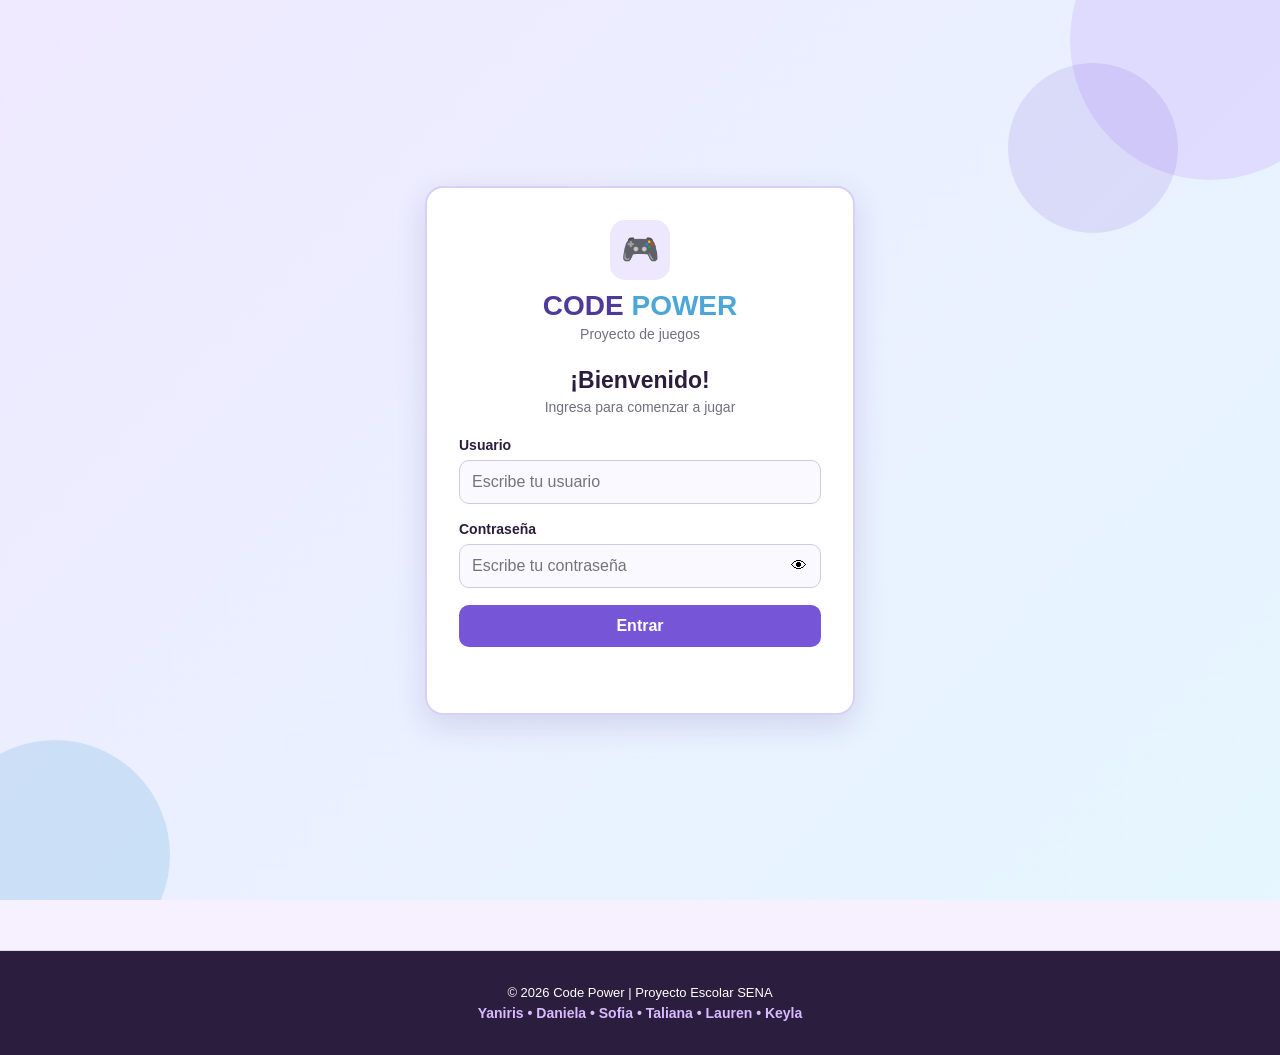
==== commit 6e9bdc5e: "Add files via upload" ====
--- a/index.html
+++ b/index.html
@@ -465,21 +465,7 @@
 
 
 
-        <!-- =================================================
-             PIE DE PÁGINA
-        ================================================== -->
-
-        <footer>
-
-            <p>
-                © 2026 Code Power | Proyecto escolar
-            </p>
-
-            <p>
-                HTML • CSS • JavaScript
-            </p>
-
-        </footer>
+       
 
     </div>
 
@@ -519,11 +505,14 @@
     <script src="script.js"></script>
 
 </body>
+<footer class="footer-interactivo">
+    <p>© 2026 Code Power | Proyecto Escolar SENA</p>
+    <p class="firmas">Yaniris • Daniela • Sofia • Taliana • Lauren • Keyla</p>
+</footer>
 </html>
 
 
-
-
+<!--
 
 
 <!DOCTYPE html>
@@ -535,8 +524,9 @@
     <link rel="stylesheet" href="style.css">
 </head>
 <body>
-
-    <!-- VENTANA 1: SELECCIÓN DE EDAD (Aparece al inicio) -->
+    -->
+
+    <!-- VENTANA 1: SELECCIÓN DE EDAD (Aparece al inicio) 
     <div id="ventana-edad" class="modal-bienvenida">
         <div class="tarjeta-bienvenida antialiased">
             <div class="header-animado">⚡ CODE POWER ⚡</div>
@@ -557,10 +547,11 @@
             </div>
         </div>
     </div>
+-->
 
     <!-- CONTENIDO GENERAL DE LA PLATAFORMA (Oculto al inicio) -->
     <div id="interfaz-plataforma" class="oculto">
-        
+    
         <!-- Barra de Navegación Mecánica -->
         <header class="encabezado-interactivo">
             <div id="logo-dinamico" class="logo-power">💻 CODE POWER</div>
@@ -570,6 +561,7 @@
                 <button id="btn-cambiar-modo" class="tab-link cambio-edad">🔄 Cambiar Edad</button>
             </nav>
         </header>
+    
 
         <!-- SECCIÓN: PLATAFORMA DE JUEGOS -->
         <main id="seccion-juegos" class="vista-seccion container">
@@ -578,18 +570,18 @@
                 <p id="sub-bienvenida">Selecciona tu reto favorito del menú interactivo.</p>
             </div>
 
-            <div class="grid-juegos-animados">
+            <div class="grid-juegos-animados"> 
                 
-                <!-- 1. AHORCADO (Mecánico/Modal interno) -->
+                <!-- 1. AHORCADO (Mecánico/Modal interno) --
                 <div class="card-juego-interactivo c-ahorcado">
                     <div class="burbuja-icono">🔤</div>
                     <h3>Ahorcado</h3>
                     <p class="desc-kids oculto">¡Encuentra la palabra oculta antes de que se acaben los intentos y salva al personaje!</p>
                     <p class="desc-teens">Descubre la palabra secreta mediante lógica y deducción de caracteres alfanuméricos.</p>
                     <button id="btn-jugar-ahorcado" class="btn-accion-juego">¡Jugar Ahora! →</button>
-                </div>
-
-                <!-- 2. ADIVINA EL NÚMERO -->
+                </div> -->
+
+                <!-- 2. ADIVINA EL NÚMERO --
                 <div class="card-juego-interactivo c-adivina">
                     <div class="burbuja-icono">🔢</div>
                     <h3>Adivina el Número</h3>
@@ -597,8 +589,8 @@
                     <p class="desc-teens">Descifra el valor escalar pseudoaleatorio en el rango de 1 a 100 en el menor número de iteraciones.</p>
                     <a href="adivina-el-numero/index.html" class="btn-accion-juego text-center">¡Jugar Ahora! →</a>
                 </div>
-
-                <!-- 3. TIC TAC TOE -->
+            -->
+                <!-- 3. TIC TAC TOE --
                 <div class="card-juego-interactivo c-tictac">
                     <div class="burbuja-icono">❌</div>
                     <h3>Tic Tac Toe</h3>
@@ -606,8 +598,8 @@
                     <p class="desc-teens">Despliega tu estrategia matricial bidimensional para alinear tres vectores antes que tu contrincante.</p>
                     <a href="tic-tac-toe/index.html" class="btn-accion-juego text-center">¡Jugar Ahora! →</a>
                 </div>
-
-                <!-- 4. MEMORIA -->
+            -->
+                <!-- 4. MEMORIA --
                 <div class="card-juego-interactivo c-memoria">
                     <div class="burbuja-icono">🧠</div>
                     <h3>Cartas de Memoria</h3>
@@ -615,8 +607,8 @@
                     <p class="desc-teens">Maximiza tu retención cognitiva localizando los pares de datos idénticos en el tablero indexado.</p>
                     <a href="memoria/index.html" class="btn-accion-juego text-center">¡Jugar Ahora! →</a>
                 </div>
-
-                <!-- 5. BUSCAMINAS -->
+            -->
+                <!-- 5. BUSCAMINAS --
                 <div class="card-juego-interactivo c-buscamina">
                     <div class="burbuja-icono">💣</div>
                     <h3>Buscaminas</h3>
@@ -627,8 +619,8 @@
 
             </div>
         </main>
-
-        <!-- SECCIÓN: ACERCA DE + CRÉDITOS INTEGRANTES -->
+    -->
+        <!-- SECCIÓN: ACERCA DE + CRÉDITOS INTEGRANTES --
         <div id="seccion-acerca" class="vista-seccion container oculto">
             <div class="panel-informacion-creativa">
                 <h2>📚 Acerca de Code Power</h2>
@@ -639,7 +631,7 @@
                     <p>Fomentar el pensamiento lógico-matemático y la resolución de problemas lógicos mediante mecánicas de juego en HTML5, CSS3 y JavaScript moderno.</p>
                 </div>
 
-                <!-- Créditos Animados Especiales -->
+                <!-- Créditos Animados Especiales --
                 <div class="seccion-creditos-equipo">
                     <h3>⭐ Desarrollado con ❤️ por el Equipo:</h3>
                     <div class="grid-integrantes">
@@ -652,17 +644,10 @@
                     </div>
                 </div>
             </div>
-        </div>
+        </div> -->
 
         <!-- Footer -->
-        <footer class="footer-interactivo">
-            <p>© 2026 Code Power | Proyecto Escolar SENA</p>
-            <p class="firmas">Yaniris • Daniela • Sofia • Taliana • Lauren • Keyla</p>
-        </footer>
+       
     </div>
-
    
-
-    <script src="script.js"></script>
-</body>
-</html>
+   
